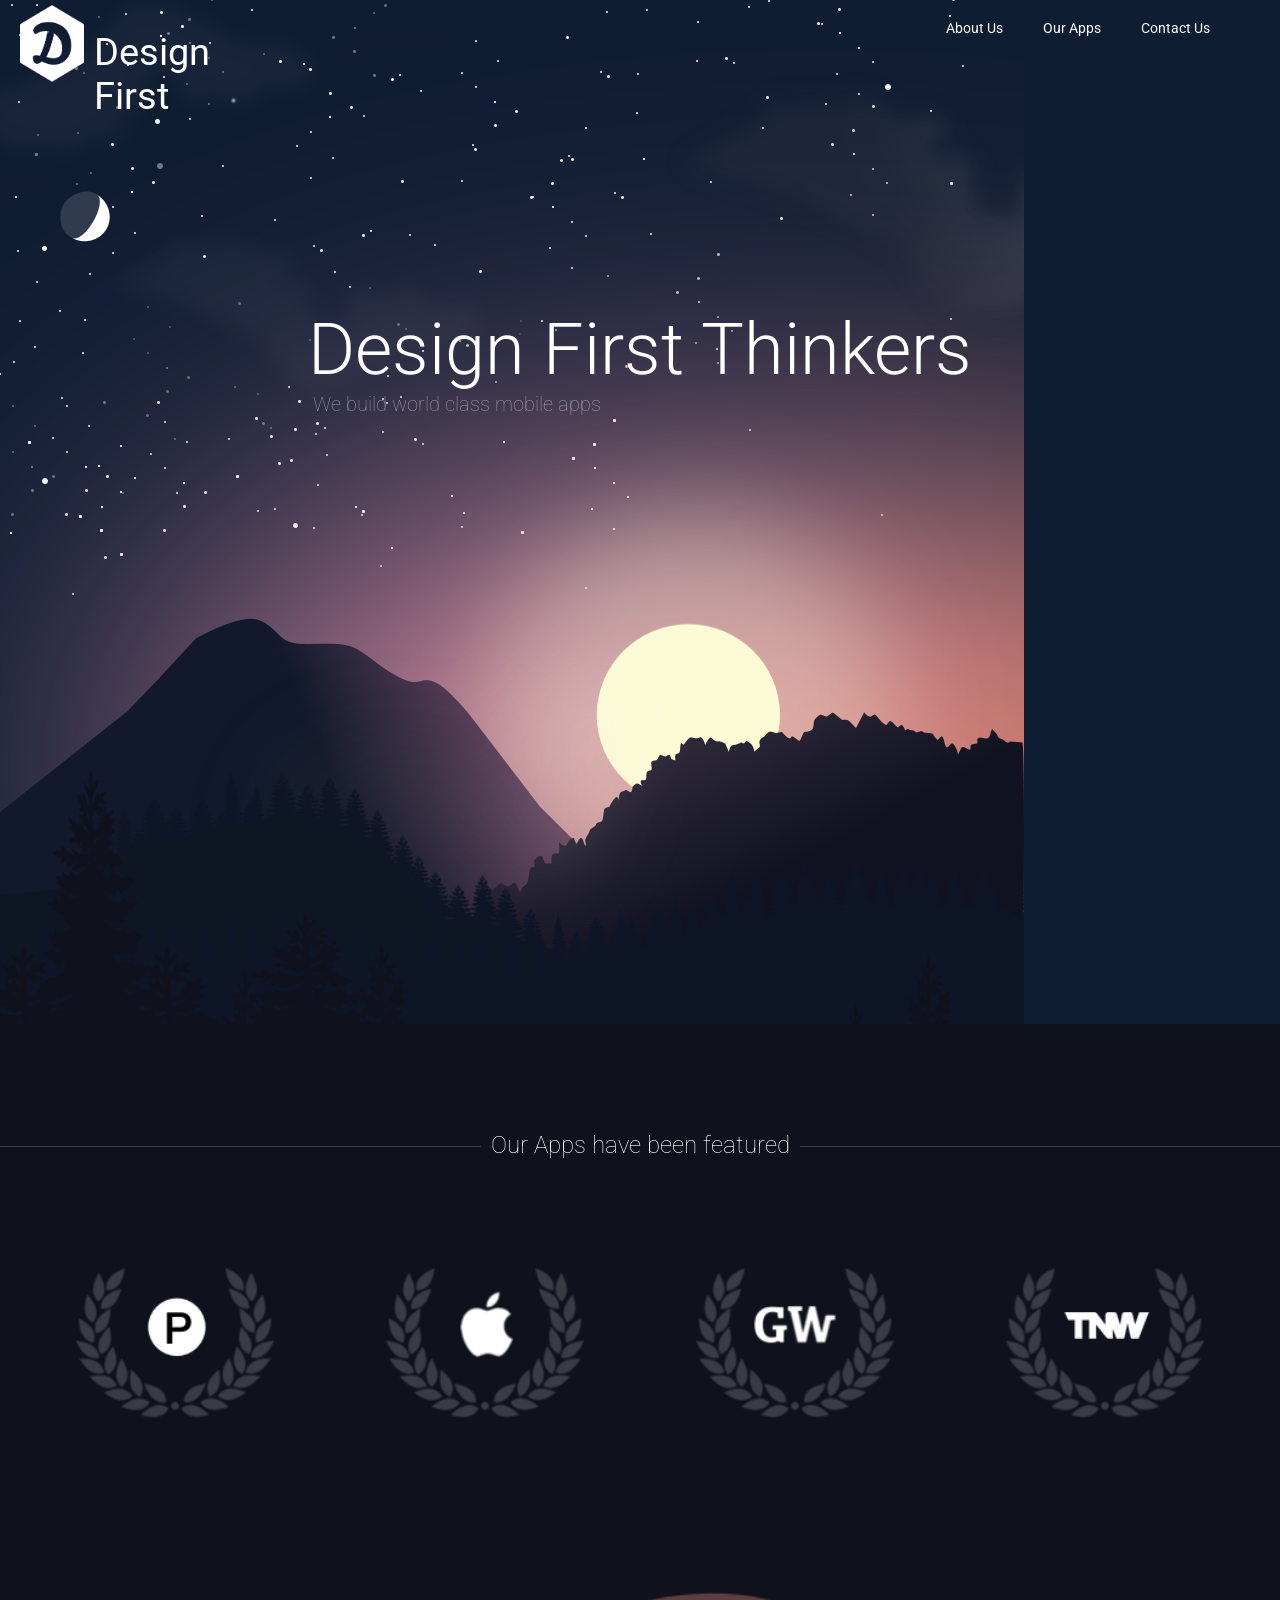
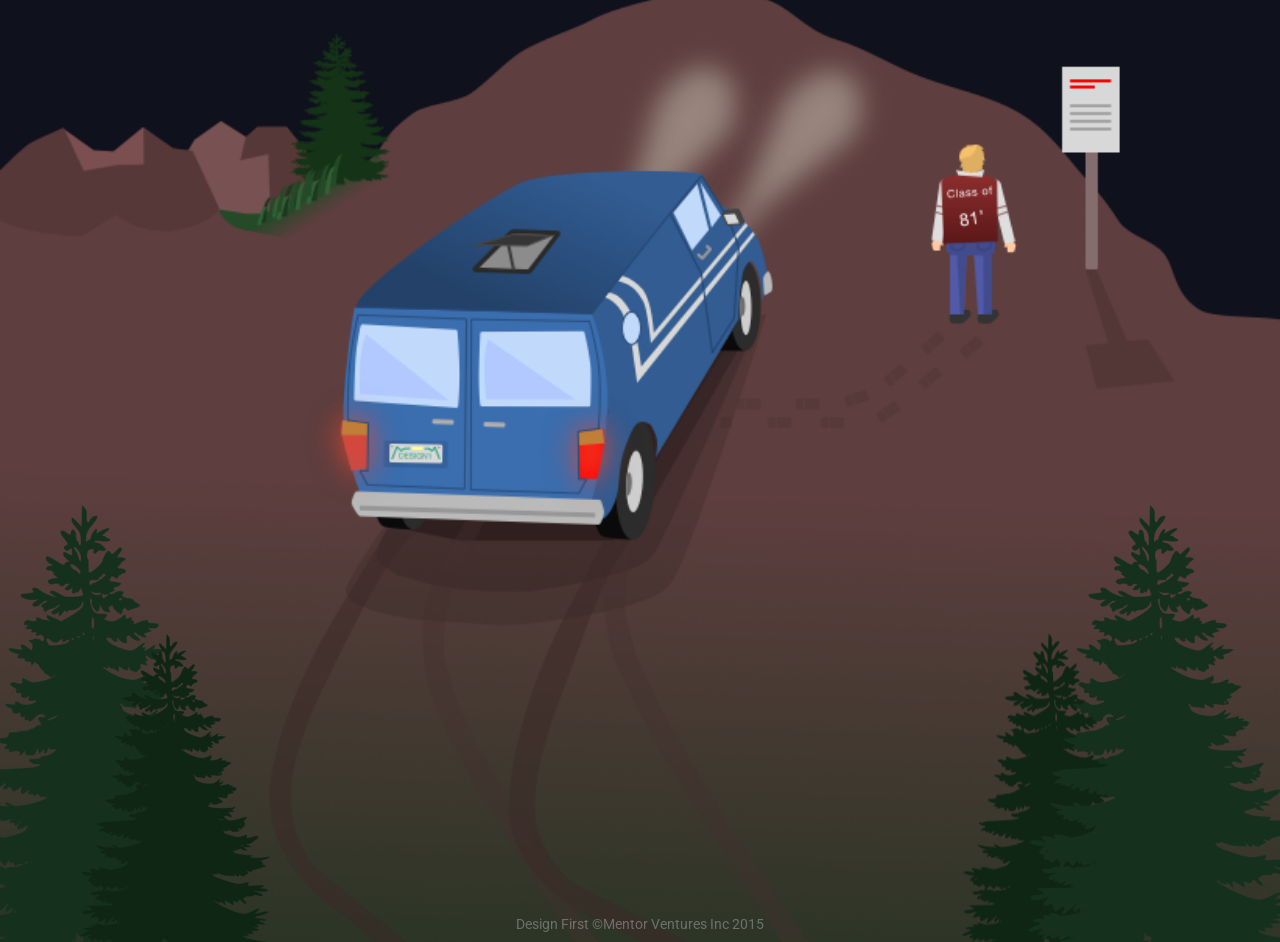
==== index.html @ 2604c964 "finished contact us modal" ====
<!DOCTYPE html>
<html>
  <head>
    <meta charset="utf-8">
<meta http-equiv="X-UA-Compatible" content="IE=edge,chrome=1">
<meta name="viewport" content="width=device-width">
<title>Mentor Ventures | Design First Thinkers</title>
<link rel="stylesheet" href="http://code.ionicframework.com/ionicons/2.0.1/css/ionicons.min.css">
<link rel="stylesheet" href="assets/css/style.css">
<link rel="stylesheet" href="assets/font-awesome/css/font-awesome.min.css">
<link rel="stylesheet" href="http://code.ionicframework.com/ionicons/2.0.1/css/ionicons.min.css">
  </head>
  <body>
    <main id="index">

      <nav>
  <div class="logo">
    <a href="index.html"><img src="assets/img/logo.png" alt="design first logo" id="logo" /></a>
    <h1>Design First</h1>
  </div>
  <div class="desktop-nav">
    <ul>
      <li><a href="about.html">About Us</a></li>
      <li><a href="#">Our Apps</a></li>
      <li class="contactUs"><a href="#">Contact Us</a></li>
    </ul>
  </div>
  <div class="mobile-nav-toggle">
    <span></span>
  </div>
</nav>
<div class="mobile-nav">
  <ul>
    <li><a href="about.html">About Us</a></li>
    <li><a href="#">Our Apps</a></li>
    <li class="contactUs"><a href="#">Contact Us</a></li>
  </ul>
</div>
<div class="overlay">
  <div class="modal">
    <div class="close-btn">
      <i class="ion-ios-close-outline"></i>
    </div>
    <div class="container">
      <h2>Come say hi, or stop by for a beer...</h2>
      <p>
        We love our fans, come by and chat about mobile apps or design. Lets work together, if you need help with your mobile app ping us <a href="mailto:hello@designfirstapps.com">hello@designfirstapps.com</a> or message us below, you can also reach us on <a href="#">Twitter</a> too.  We are located in the beautiful pacific northwest just outside Seattle, WA  in a small town called Kirkland. Our neighbors include Google, Amazon, Facebook, Microsoft, Expedia, Zillow, GoDaddy and many more awesome startups.
      </p>
      <form>
        <div class="formInput">
          <input type="text" name="name" placeholder="Name">
          <input type="email" name="email" placeholder="Email">
          <input type="text" name="phone" placeholder="Phone number">
        </div>
        <div class="formInput">
          <textarea name="message" placeholder="Type your message here dude..."></textarea>
        </div>
        <div class="formBottom">
          <input type="submit" value="SEND">
        </div>
      </form>
    </div>
  </div>
</div>

      <section class="skyline">
        <div class="wrapper">
      			<div class="sky"></div>
            <div class="stars animated flash"></div>
            <div class="sunset" data-stellar-background-ratio="0.85" data-stellar-vertical-offset="150"></div>
            <div class="clouds"></div>
            <div class="title">
              <ul>
                <li class="lead">Design First Thinkers</li>
                <li class="sublead">We build world class mobile apps</li>
              </ul>
            </div>
      			<div class="mountains"></div>
      			<div class="backTrees" data-stellar-background-ratio="1.10" data-stellar-vertical-offset="-250"></div>
      			<div class="midTrees" data-stellar-background-ratio="1.15" data-stellar-vertical-offset="-350"></div>
      			<div class="frontTrees" data-stellar-background-ratio="1.35" data-stellar-vertical-offset="-850"></div>
      	</div>
      </section>

      <section class="baseline">
        <p><span>Our Apps have been featured</span></p>
        <div id="highlights">
          <a href="#"><img class="animated" src="assets/img/laurel-wreath1.png" alt="P" /></a>
          <a href="#"><img class="animated" src="assets/img/laurel-wreath2.png" alt="apple store" /></a>
          <a href="http://www.geekwire.com/2015/founderfox-raises-400k-for-app-that-lets-founders-pitch-investors-with-short-videos/" target="_blank"><img class="animated" src="assets/img/laurel-wreath3.png" alt="geekwire" /></a>
          <a href="#"><img class="animated" src="assets/img/laurel-wreath4.png" alt="the next web" /></a>
        </div>
        <div class="makeout-point">
          <img src="assets/img/tree1.png" alt="tree" id="tree1" class="animated"/>
          <img src="assets/img/tree2.png" alt="tree" id="tree2" class="animated"/>
          <img src="assets/img/tree3.png" alt="tree" id="tree3" class="animated"/>
          <img src="assets/img/tree4.png" alt="tree" id="tree4" class="animated"/>
        </div>
      </section>



    </main>
    <footer>
  <p>
    Design First &copy;Mentor Ventures Inc 2015
  </p>
</footer>
    <script src="https://ajax.googleapis.com/ajax/libs/jquery/2.1.4/jquery.min.js"></script>
<script src="assets/js/parallax.min.js" type="text/javascript"></script>
<script src="assets/js/min/stellar-min.js" type="text/javascript"></script>
<script src="assets/js/functions.js" type="text/javascript"></script>
  </body>
</html>
---- assets/css/style.css ----
@import url(https://fonts.googleapis.com/css?family=Roboto:400,100,300,500);
/*! normalize.css v3.0.2 | MIT License | git.io/normalize */
/**
 * 1. Set default font family to sans-serif.
 * 2. Prevent iOS text size adjust after orientation change, without disabling
 *    user zoom.
 */
html {
  font-family: sans-serif;
  /* 1 */
  -ms-text-size-adjust: 100%;
  /* 2 */
  -webkit-text-size-adjust: 100%;
  /* 2 */
  margin: 0;
  padding: 0; }

/**
 * Remove default margin.
 */
body {
  margin: 0; }

/* HTML5 display definitions
   ========================================================================== */
/**
 * Correct `block` display not defined for any HTML5 element in IE 8/9.
 * Correct `block` display not defined for `details` or `summary` in IE 10/11
 * and Firefox.
 * Correct `block` display not defined for `main` in IE 11.
 */
article,
aside,
details,
figcaption,
figure,
footer,
header,
hgroup,
main,
menu,
nav,
section,
summary {
  display: block; }

/**
 * 1. Correct `inline-block` display not defined in IE 8/9.
 * 2. Normalize vertical alignment of `progress` in Chrome, Firefox, and Opera.
 */
audio,
canvas,
progress,
video {
  display: inline-block;
  /* 1 */
  vertical-align: baseline;
  /* 2 */ }

/**
 * Prevent modern browsers from displaying `audio` without controls.
 * Remove excess height in iOS 5 devices.
 */
audio:not([controls]) {
  display: none;
  height: 0; }

/**
 * Address `[hidden]` styling not present in IE 8/9/10.
 * Hide the `template` element in IE 8/9/11, Safari, and Firefox < 22.
 */
[hidden],
template {
  display: none; }

/* Links
   ========================================================================== */
/**
 * Remove the gray background color from active links in IE 10.
 */
a {
  background-color: transparent; }

/**
 * Improve readability when focused and also mouse hovered in all browsers.
 */
a:active,
a:hover {
  outline: 0; }

/* Text-level semantics
   ========================================================================== */
/**
 * Address styling not present in IE 8/9/10/11, Safari, and Chrome.
 */
abbr[title] {
  border-bottom: 1px dotted; }

/**
 * Address style set to `bolder` in Firefox 4+, Safari, and Chrome.
 */
b,
strong {
  font-weight: bold; }

/**
 * Address styling not present in Safari and Chrome.
 */
dfn {
  font-style: italic; }

/**
 * Address variable `h1` font-size and margin within `section` and `article`
 * contexts in Firefox 4+, Safari, and Chrome.
 */
h1 {
  font-size: 2em;
  margin: 0.67em 0; }

/**
 * Address styling not present in IE 8/9.
 */
mark {
  background: #ff0;
  color: #000; }

/**
 * Address inconsistent and variable font size in all browsers.
 */
small {
  font-size: 80%; }

/**
 * Prevent `sub` and `sup` affecting `line-height` in all browsers.
 */
sub,
sup {
  font-size: 75%;
  line-height: 0;
  position: relative;
  vertical-align: baseline; }

sup {
  top: -0.5em; }

sub {
  bottom: -0.25em; }

/* Embedded content
   ========================================================================== */
/**
 * Remove border when inside `a` element in IE 8/9/10.
 */
img {
  border: 0; }

/**
 * Correct overflow not hidden in IE 9/10/11.
 */
svg:not(:root) {
  overflow: hidden; }

/* Grouping content
   ========================================================================== */
/**
 * Address margin not present in IE 8/9 and Safari.
 */
figure {
  margin: 1em 40px; }

/**
 * Address differences between Firefox and other browsers.
 */
hr {
  -moz-box-sizing: content-box;
  box-sizing: content-box;
  height: 0; }

/**
 * Contain overflow in all browsers.
 */
pre {
  overflow: auto; }

/**
 * Address odd `em`-unit font size rendering in all browsers.
 */
code,
kbd,
pre,
samp {
  font-family: monospace, monospace;
  font-size: 1em; }

/* Forms
   ========================================================================== */
/**
 * Known limitation: by default, Chrome and Safari on OS X allow very limited
 * styling of `select`, unless a `border` property is set.
 */
/**
 * 1. Correct color not being inherited.
 *    Known issue: affects color of disabled elements.
 * 2. Correct font properties not being inherited.
 * 3. Address margins set differently in Firefox 4+, Safari, and Chrome.
 */
button,
input,
optgroup,
select,
textarea {
  color: inherit;
  /* 1 */
  font: inherit;
  /* 2 */
  margin: 0;
  /* 3 */ }

/**
 * Address `overflow` set to `hidden` in IE 8/9/10/11.
 */
button {
  overflow: visible; }

/**
 * Address inconsistent `text-transform` inheritance for `button` and `select`.
 * All other form control elements do not inherit `text-transform` values.
 * Correct `button` style inheritance in Firefox, IE 8/9/10/11, and Opera.
 * Correct `select` style inheritance in Firefox.
 */
button,
select {
  text-transform: none; }

/**
 * 1. Avoid the WebKit bug in Android 4.0.* where (2) destroys native `audio`
 *    and `video` controls.
 * 2. Correct inability to style clickable `input` types in iOS.
 * 3. Improve usability and consistency of cursor style between image-type
 *    `input` and others.
 */
button,
html input[type="button"],
input[type="reset"],
input[type="submit"] {
  -webkit-appearance: button;
  /* 2 */
  cursor: pointer;
  /* 3 */ }

/**
 * Re-set default cursor for disabled elements.
 */
button[disabled],
html input[disabled] {
  cursor: default; }

/**
 * Remove inner padding and border in Firefox 4+.
 */
button::-moz-focus-inner,
input::-moz-focus-inner {
  border: 0;
  padding: 0; }

/**
 * Address Firefox 4+ setting `line-height` on `input` using `!important` in
 * the UA stylesheet.
 */
input {
  line-height: normal; }

/**
 * It's recommended that you don't attempt to style these elements.
 * Firefox's implementation doesn't respect box-sizing, padding, or width.
 *
 * 1. Address box sizing set to `content-box` in IE 8/9/10.
 * 2. Remove excess padding in IE 8/9/10.
 */
input[type="checkbox"],
input[type="radio"] {
  box-sizing: border-box;
  /* 1 */
  padding: 0;
  /* 2 */ }

/**
 * Fix the cursor style for Chrome's increment/decrement buttons. For certain
 * `font-size` values of the `input`, it causes the cursor style of the
 * decrement button to change from `default` to `text`.
 */
input[type="number"]::-webkit-inner-spin-button,
input[type="number"]::-webkit-outer-spin-button {
  height: auto; }

/**
 * 1. Address `appearance` set to `searchfield` in Safari and Chrome.
 * 2. Address `box-sizing` set to `border-box` in Safari and Chrome
 *    (include `-moz` to future-proof).
 */
input[type="search"] {
  -webkit-appearance: textfield;
  /* 1 */
  -moz-box-sizing: content-box;
  -webkit-box-sizing: content-box;
  /* 2 */
  box-sizing: content-box; }

/**
 * Remove inner padding and search cancel button in Safari and Chrome on OS X.
 * Safari (but not Chrome) clips the cancel button when the search input has
 * padding (and `textfield` appearance).
 */
input[type="search"]::-webkit-search-cancel-button,
input[type="search"]::-webkit-search-decoration {
  -webkit-appearance: none; }

/**
 * Define consistent border, margin, and padding.
 */
fieldset {
  border: 1px solid #c0c0c0;
  margin: 0 2px;
  padding: 0.35em 0.625em 0.75em; }

/**
 * 1. Correct `color` not being inherited in IE 8/9/10/11.
 * 2. Remove padding so people aren't caught out if they zero out fieldsets.
 */
legend {
  border: 0;
  /* 1 */
  padding: 0;
  /* 2 */ }

/**
 * Remove default vertical scrollbar in IE 8/9/10/11.
 */
textarea {
  overflow: auto; }

/**
 * Don't inherit the `font-weight` (applied by a rule above).
 * NOTE: the default cannot safely be changed in Chrome and Safari on OS X.
 */
optgroup {
  font-weight: bold; }

/* Tables
   ========================================================================== */
/**
 * Remove most spacing between table cells.
 */
table {
  border-collapse: collapse;
  border-spacing: 0; }

td,
th {
  padding: 0; }

.container {
  max-width: 1024px;
  margin: 0 auto; }

main#about {
  position: relative; }
  main#about section#dudes {
    background-image: url(../img/aboutBG.png);
    height: 900px; }
    main#about section#dudes #workStation {
      position: absolute;
      top: 0;
      left: 0;
      right: 0; }
      main#about section#dudes #workStation .staff {
        position: absolute;
        width: 1024px;
        bottom: 365px;
        left: 0;
        right: 0;
        padding: 0;
        text-align: center; }
        main#about section#dudes #workStation .staff .dude {
          display: inline-block;
          text-align: center;
          margin: 0 80px;
          color: #212121;
          width: 200px; }
          main#about section#dudes #workStation .staff .dude h3,
          main#about section#dudes #workStation .staff .dude p {
            margin: 0;
            line-height: 1.7; }
          main#about section#dudes #workStation .staff .dude h3 {
            font-size: 20px; }
          main#about section#dudes #workStation .staff .dude p {
            font-size: 14px; }
            main#about section#dudes #workStation .staff .dude p i.fa {
              margin: 0 5px; }
          main#about section#dudes #workStation .staff .dude p.icon1 {
            margin-top: 19px;
            margin-bottom: 8px; }
            main#about section#dudes #workStation .staff .dude p.icon1 a {
              color: #999; }
          main#about section#dudes #workStation .staff .dude p.icon2 .fa-twitter {
            color: #0090FF; }
          main#about section#dudes #workStation .staff .dude p.icon2 .fa-github {
            color: #000; }
          main#about section#dudes #workStation .staff .dude p.icon2 .fa-dribbble {
            color: #FF1290; }
          main#about section#dudes #workStation .staff .dude p.icon2 .fa-linkedin {
            color: #2C76B0; }
    main#about section#dudes #mobileStation {
      display: none; }
  main#about section#aboutUs {
    margin: 0;
    padding: 0;
    background: #242C35;
    color: #fff; }
    main#about section#aboutUs #aboutDiv {
      padding: 50px; }
      main#about section#aboutUs #aboutDiv h2,
      main#about section#aboutUs #aboutDiv p {
        margin: 0 0 20px 0; }
      main#about section#aboutUs #aboutDiv h2 {
        font-weight: 100; }
      main#about section#aboutUs #aboutDiv p {
        line-height: 1.5;
        opacity: 0.64;
        font-weight: 100;
        font-size: 16px; }

@media (max-width: 768px) {
  main#about {
    position: relative; }
    main#about section#dudes {
      background: #BFA692;
      height: 950px;
      position: relative; }
      main#about section#dudes #workStation {
        display: none; }
      main#about section#dudes #mobileStation {
        text-align: center;
        padding-top: 130px;
        display: block; }
        main#about section#dudes #mobileStation .dude {
          padding-bottom: 55px; }
          main#about section#dudes #mobileStation .dude h3,
          main#about section#dudes #mobileStation .dude p {
            margin: 0;
            line-height: 1.7; }
          main#about section#dudes #mobileStation .dude p.icons {
            margin-top: 20px; }
            main#about section#dudes #mobileStation .dude p.icons a {
              display: inline-block;
              border-radius: 50%;
              width: 52px;
              height: 52px;
              background: #fff;
              line-height: normal;
              margin: 0 5px; }
              main#about section#dudes #mobileStation .dude p.icons a i {
                padding: 1px;
                margin: 5px; }
              main#about section#dudes #mobileStation .dude p.icons a .fa-twitter {
                color: #0090FF; }
              main#about section#dudes #mobileStation .dude p.icons a .fa-github {
                color: #000; }
              main#about section#dudes #mobileStation .dude p.icons a .fa-dribbble {
                color: #FF1290; }
              main#about section#dudes #mobileStation .dude p.icons a .fa-linkedin {
                color: #2C76B0; }
        main#about section#dudes #mobileStation #darkGrey {
          height: 38px;
          background: #A8A8A8;
          position: absolute;
          right: 0;
          left: 0;
          bottom: 57px; }
        main#about section#dudes #mobileStation #lightGrey {
          height: 57px;
          background: #D8D8D8;
          position: absolute;
          bottom: 0;
          right: 0;
          left: 0; }
    main#about section#aboutUs {
      margin: 0;
      padding: 0;
      background: #242C35;
      color: #fff; }
      main#about section#aboutUs #aboutDiv {
        padding: 50px; }
        main#about section#aboutUs #aboutDiv h2,
        main#about section#aboutUs #aboutDiv p {
          margin: 0 0 20px 0; }
        main#about section#aboutUs #aboutDiv h2 {
          font-weight: 100; }
        main#about section#aboutUs #aboutDiv p {
          line-height: 1.5;
          opacity: 0.64;
          font-weight: 100;
          font-size: 16px; } }
@media (min-width: 500px) and (max-width: 768px) {
  main#about {
    position: relative; }
    main#about section#dudes {
      background: #BFA692;
      height: 650px;
      position: relative; }
      main#about section#dudes #workStation {
        display: none; }
      main#about section#dudes #mobileStation {
        text-align: center;
        padding-top: 130px;
        display: -webkit-box;
        display: -moz-box;
        display: box;
        display: -webkit-flex;
        display: -moz-flex;
        display: -ms-flexbox;
        display: flex;
        -webkit-box-pack: distribute;
        -moz-box-pack: distribute;
        box-pack: distribute;
        -webkit-justify-content: space-around;
        -moz-justify-content: space-around;
        -ms-justify-content: space-around;
        -o-justify-content: space-around;
        justify-content: space-around;
        -ms-flex-pack: distribute; } }
footer {
  position: absolute;
  bottom: 0;
  left: 0;
  right: 0;
  z-index: 999; }
  footer p {
    text-align: center;
    color: rgba(255, 255, 255, 0.3);
    font-size: 14px;
    margin: 0;
    padding: 10px; }
    footer p#inverse {
      color: rgba(0, 0, 0, 0.3); }

body {
  font-family: "Roboto", sans-serif;
  position: relative; }
  body main#index {
    background: #0F132A;
    position: relative; }
    body main#index section.skyline {
      position: relative;
      overflow: hidden;
      margin: 0;
      background-image: url(../img/backBox.png);
      background-size: cover;
      background-position: center; }
      body main#index section.skyline .wrapper {
        height: 1024px; }
        body main#index section.skyline .wrapper .sky {
          background-image: url(../img/sky.png);
          background-repeat: no-repeat;
          width: 100%;
          height: 100%;
          position: absolute; }
        body main#index section.skyline .wrapper .stars {
          background-image: url(../img/stars.png);
          background-repeat: no-repeat;
          width: 100%;
          height: 100%;
          position: absolute; }
        body main#index section.skyline .wrapper .clouds {
          display: block;
          background-image: url(../img/clouds.png);
          background-repeat: no-repeat;
          width: 100%;
          height: 100%;
          position: absolute; }
        body main#index section.skyline .wrapper .sunset {
          background-image: url(../img/sunset.png);
          background-repeat: no-repeat;
          width: 100%;
          height: 100%;
          position: absolute; }
        body main#index section.skyline .wrapper .title {
          color: #fff;
          position: absolute;
          top: 30%;
          left: 0;
          right: 0;
          display: -webkit-box;
          display: -moz-box;
          display: box;
          display: -webkit-flex;
          display: -moz-flex;
          display: -ms-flexbox;
          display: flex;
          -webkit-box-align: center;
          -moz-box-align: center;
          box-align: center;
          -webkit-align-items: center;
          -moz-align-items: center;
          -ms-align-items: center;
          -o-align-items: center;
          align-items: center;
          -ms-flex-align: center;
          -webkit-box-pack: center;
          -moz-box-pack: center;
          box-pack: center;
          -webkit-justify-content: center;
          -moz-justify-content: center;
          -ms-justify-content: center;
          -o-justify-content: center;
          justify-content: center;
          -ms-flex-pack: center; }
          body main#index section.skyline .wrapper .title ul {
            list-style: none;
            margin: 0;
            padding: 0; }
            body main#index section.skyline .wrapper .title ul .lead {
              font-size: 72px;
              font-weight: 300;
              margin: 0; }
            body main#index section.skyline .wrapper .title ul .sublead {
              font-size: 20px;
              opacity: 0.5;
              font-weight: 100;
              margin: 0;
              padding-left: 5px; }
        body main#index section.skyline .wrapper .mountains {
          background-image: url(../img/mountains.png);
          background-repeat: no-repeat;
          width: 100%;
          height: 100%;
          position: absolute;
          top: 75px; }
        body main#index section.skyline .wrapper .backTrees {
          background-image: url(../img/backTrees.png);
          background-repeat: no-repeat;
          width: 100%;
          height: 100%;
          position: absolute;
          top: 75px; }
        body main#index section.skyline .wrapper .midTrees {
          background-image: url(../img/midTrees.png);
          background-repeat: no-repeat;
          width: 100%;
          height: 100%;
          position: absolute;
          top: 50px; }
        body main#index section.skyline .wrapper .frontTrees {
          background-image: url(../img/frontTrees.png);
          background-repeat: no-repeat;
          width: 100%;
          height: 100%;
          position: absolute;
          top: 350px; }
    body main#index section.baseline {
      background: #0F111D;
      margin: 0;
      padding-top: 100px;
      overflow: hidden;
      position: relative; }
      body main#index section.baseline p {
        text-align: center;
        font-size: 24px;
        font-weight: 100;
        color: #fff;
        width: 100%;
        border-bottom: 1px solid rgba(255, 255, 255, 0.2);
        line-height: 0.1em;
        margin: 20px 0 100px; }
        body main#index section.baseline p span {
          background: #0F111D;
          padding: 0 10px; }
      body main#index section.baseline #highlights {
        padding: 20px;
        display: -webkit-box;
        display: -moz-box;
        display: box;
        display: -webkit-flex;
        display: -moz-flex;
        display: -ms-flexbox;
        display: flex;
        -webkit-box-pack: distribute;
        -moz-box-pack: distribute;
        box-pack: distribute;
        -webkit-justify-content: space-around;
        -moz-justify-content: space-around;
        -ms-justify-content: space-around;
        -o-justify-content: space-around;
        justify-content: space-around;
        -ms-flex-pack: distribute; }
        body main#index section.baseline #highlights img {
          background: #0F111D;
          width: 200px; }
        @media (min-width: 776px) {
          body main#index section.baseline #highlights img:hover {
            -webkit-transform: scale(1.25);
            -moz-transform: scale(1.25);
            -ms-transform: scale(1.25);
            -o-transform: scale(1.25);
            transform: scale(1.25);
            transition: all 300ms ease-in-out; } }
      body main#index section.baseline .makeout-point {
        position: relative;
        bottom: 0;
        left: 0;
        right: 0;
        margin-top: 150px;
        padding-top: 50px;
        height: 100vh;
        max-width: 1366px;
        background-image: url(../img/vanGuy.png);
        background-size: cover;
        background-position: center; }
        body main#index section.baseline .makeout-point img#tree1 {
          position: absolute;
          bottom: -1.5em;
          left: -2.5em; }
        body main#index section.baseline .makeout-point img#tree2 {
          position: absolute;
          bottom: -1.2em;
          left: 5em;
          z-index: 1; }
        body main#index section.baseline .makeout-point img#tree3 {
          position: absolute;
          bottom: -1.2em;
          right: 8em; }
        body main#index section.baseline .makeout-point img#tree4 {
          position: absolute;
          bottom: -1.5em;
          right: -1em;
          z-index: 1; }

.animated {
  -webkit-animation-fill-mode: both;
  -moz-animation-fill-mode: both;
  animation-fill-mode: both; }

@-webkit-keyframes treeShake {
  0% {
    -webkit-transform: translate(0, 0) rotate(0deg); }
  20% {
    -webkit-transform: translate(0, 0) rotate(2deg); }
  40% {
    -webkit-transform: translate(0, 0) rotate(-1deg); }
  60% {
    -webkit-transform: translate(0, 0) rotate(0.5deg); }
  80% {
    -webkit-transform: translate(0, 0) rotate(-0.5deg); }
  100% {
    -webkit-transform: translate(0, 0) rotate(0deg); } }
@-moz-keyframes treeShake {
  0% {
    -moz-transform: translate(0, 0) rotate(0deg); }
  20% {
    -moz-transform: translate(0, 0) rotate(2deg); }
  40% {
    -moz-transform: translate(0, 0) rotate(-1deg); }
  60% {
    -moz-transform: translate(0, 0) rotate(0.5deg); }
  80% {
    -moz-transform: translate(0, 0) rotate(-0.5deg); }
  100% {
    -moz-transform: translate(0, 0) rotate(0deg); } }
@keyframes treeShake {
  0% {
    -webkit-transform: translate(0, 0) rotate(0deg);
    -moz-transform: translate(0, 0) rotate(0deg);
    -ms-transform: translate(0, 0) rotate(0deg);
    -o-transform: translate(0, 0) rotate(0deg);
    transform: translate(0, 0) rotate(0deg); }
  20% {
    -webkit-transform: translate(0, 0) rotate(2deg);
    -moz-transform: translate(0, 0) rotate(2deg);
    -ms-transform: translate(0, 0) rotate(2deg);
    -o-transform: translate(0, 0) rotate(2deg);
    transform: translate(0, 0) rotate(2deg); }
  40% {
    -webkit-transform: translate(0, 0) rotate(-1deg);
    -moz-transform: translate(0, 0) rotate(-1deg);
    -ms-transform: translate(0, 0) rotate(-1deg);
    -o-transform: translate(0, 0) rotate(-1deg);
    transform: translate(0, 0) rotate(-1deg); }
  60% {
    -webkit-transform: translate(0, 0) rotate(0.5deg);
    -moz-transform: translate(0, 0) rotate(0.5deg);
    -ms-transform: translate(0, 0) rotate(0.5deg);
    -o-transform: translate(0, 0) rotate(0.5deg);
    transform: translate(0, 0) rotate(0.5deg); }
  80% {
    -webkit-transform: translate(0, 0) rotate(-0.5deg);
    -moz-transform: translate(0, 0) rotate(-0.5deg);
    -ms-transform: translate(0, 0) rotate(-0.5deg);
    -o-transform: translate(0, 0) rotate(-0.5deg);
    transform: translate(0, 0) rotate(-0.5deg); }
  100% {
    -webkit-transform: translate(0, 0) rotate(0deg);
    -moz-transform: translate(0, 0) rotate(0deg);
    -ms-transform: translate(0, 0) rotate(0deg);
    -o-transform: translate(0, 0) rotate(0deg);
    transform: translate(0, 0) rotate(0deg); } }
.treeShake {
  -webkit-animation-name: treeShake;
  -moz-animation-name: treeShake;
  animation-name: treeShake;
  -webkit-transform-origin: bottom;
  -moz-transform-origin: bottom;
  -ms-transform-origin: bottom;
  -o-transform-origin: bottom;
  transform-origin: bottom;
  -webkit-animation-duration: 4s;
  -moz-animation-duration: 4s;
  animation-duration: 4s; }

@-webkit-keyframes bounceIn {
  from, 20%, 40%, 60%, 80%, to {
    -webkit-animation-timing-function: ease-out; }
  0% {
    opacity: 1;
    -webkit-transform: scale3d(0.6, 0.6, 0.6); }
  20% {
    -webkit-transform: scale3d(1.1, 1.1, 1.1); }
  40% {
    -webkit-transform: scale3d(0.9, 0.9, 0.9); }
  60% {
    opacity: 1;
    -webkit-transform: scale3d(1.03, 1.03, 1.03); }
  80% {
    -webkit-transform: scale3d(0.97, 0.97, 0.97); }
  to {
    opacity: 1;
    -webkit-transform: scale3d(1, 1, 1); } }
@-moz-keyframes bounceIn {
  from, 20%, 40%, 60%, 80%, to {
    -moz-animation-timing-function: ease-out; }
  0% {
    opacity: 1;
    -moz-transform: scale3d(0.6, 0.6, 0.6); }
  20% {
    -moz-transform: scale3d(1.1, 1.1, 1.1); }
  40% {
    -moz-transform: scale3d(0.9, 0.9, 0.9); }
  60% {
    opacity: 1;
    -moz-transform: scale3d(1.03, 1.03, 1.03); }
  80% {
    -moz-transform: scale3d(0.97, 0.97, 0.97); }
  to {
    opacity: 1;
    -moz-transform: scale3d(1, 1, 1); } }
@keyframes bounceIn {
  from, 20%, 40%, 60%, 80%, to {
    -webkit-animation-timing-function: ease-out;
    -moz-animation-timing-function: ease-out;
    animation-timing-function: ease-out; }
  0% {
    opacity: 1;
    -webkit-transform: scale3d(0.6, 0.6, 0.6);
    -moz-transform: scale3d(0.6, 0.6, 0.6);
    -ms-transform: scale3d(0.6, 0.6, 0.6);
    -o-transform: scale3d(0.6, 0.6, 0.6);
    transform: scale3d(0.6, 0.6, 0.6); }
  20% {
    -webkit-transform: scale3d(1.1, 1.1, 1.1);
    -moz-transform: scale3d(1.1, 1.1, 1.1);
    -ms-transform: scale3d(1.1, 1.1, 1.1);
    -o-transform: scale3d(1.1, 1.1, 1.1);
    transform: scale3d(1.1, 1.1, 1.1); }
  40% {
    -webkit-transform: scale3d(0.9, 0.9, 0.9);
    -moz-transform: scale3d(0.9, 0.9, 0.9);
    -ms-transform: scale3d(0.9, 0.9, 0.9);
    -o-transform: scale3d(0.9, 0.9, 0.9);
    transform: scale3d(0.9, 0.9, 0.9); }
  60% {
    opacity: 1;
    -webkit-transform: scale3d(1.03, 1.03, 1.03);
    -moz-transform: scale3d(1.03, 1.03, 1.03);
    -ms-transform: scale3d(1.03, 1.03, 1.03);
    -o-transform: scale3d(1.03, 1.03, 1.03);
    transform: scale3d(1.03, 1.03, 1.03); }
  80% {
    -webkit-transform: scale3d(0.97, 0.97, 0.97);
    -moz-transform: scale3d(0.97, 0.97, 0.97);
    -ms-transform: scale3d(0.97, 0.97, 0.97);
    -o-transform: scale3d(0.97, 0.97, 0.97);
    transform: scale3d(0.97, 0.97, 0.97); }
  to {
    opacity: 1;
    -webkit-transform: scale3d(1, 1, 1);
    -moz-transform: scale3d(1, 1, 1);
    -ms-transform: scale3d(1, 1, 1);
    -o-transform: scale3d(1, 1, 1);
    transform: scale3d(1, 1, 1); } }
.bounceIn {
  -webkit-animation-name: bounceIn;
  -moz-animation-name: bounceIn;
  animation-name: bounceIn;
  -webkit-animation-duration: 2s;
  -moz-animation-duration: 2s;
  animation-duration: 2s; }

@-webkit-keyframes flash {
  from, 50%, to {
    opacity: 1; }
  25%, 75% {
    opacity: 0.5; } }
@-moz-keyframes flash {
  from, 50%, to {
    opacity: 1; }
  25%, 75% {
    opacity: 0.5; } }
@keyframes flash {
  from, 50%, to {
    opacity: 1; }
  25%, 75% {
    opacity: 0.5; } }
.flash {
  -webkit-animation-name: flash;
  -moz-animation-name: flash;
  animation-name: flash;
  -webkit-animation-iteration-count: infinite;
  -moz-animation-iteration-count: infinite;
  animation-iteration-count: infinite;
  -webkit-animation-duration: 1s;
  -moz-animation-duration: 1s;
  animation-duration: 1s; }

nav {
  position: relative; }
  nav .logo {
    display: inline-block;
    position: absolute;
    margin: 5px 20px;
    z-index: 1; }
    nav .logo a {
      display: inline-block; }
      nav .logo a img {
        width: 64px; }
    nav .logo h1 {
      display: inline-block;
      margin: 0;
      font-weight: 400;
      font-size: 38px;
      width: 150px;
      position: absolute;
      left: 74px;
      top: 25px;
      color: #fff; }
  nav .desktop-nav {
    padding-right: 50px;
    position: absolute;
    z-index: 1;
    right: 0;
    top: 0; }
    nav .desktop-nav ul {
      list-style-type: none;
      margin: 0;
      padding: 10px 0;
      width: 100%;
      display: -webkit-box;
      display: -moz-box;
      display: box;
      display: -webkit-flex;
      display: -moz-flex;
      display: -ms-flexbox;
      display: flex;
      background: transparent; }
      nav .desktop-nav ul li {
        display: inline-block;
        font-size: 14px; }
        nav .desktop-nav ul li:first-child {
          margin-left: auto; }
        nav .desktop-nav ul li:hover {
          background: rgba(255, 255, 255, 0.2); }
        nav .desktop-nav ul li a {
          text-decoration: none;
          color: #fff;
          display: inline-block;
          padding: 10px 20px; }
  nav .mobile-nav-toggle {
    display: none;
    width: 25px;
    height: 25px;
    margin-right: 20px;
    -webkit-box-align: center;
    -moz-box-align: center;
    box-align: center;
    -webkit-align-items: center;
    -moz-align-items: center;
    -ms-align-items: center;
    -o-align-items: center;
    align-items: center;
    -ms-flex-align: center;
    cursor: pointer;
    background: rgba(255, 255, 255, 0.8);
    border-radius: 50%;
    padding: 7px; }
    nav .mobile-nav-toggle span,
    nav .mobile-nav-toggle span:before,
    nav .mobile-nav-toggle span:after {
      content: "";
      display: block;
      height: 2px;
      width: 100%;
      background: #0F132A;
      position: relative;
      transition: all 200ms ease-in-out; }
    nav .mobile-nav-toggle span:before {
      top: 7px; }
    nav .mobile-nav-toggle span:after {
      top: -9px; }
    nav .mobile-nav-toggle.is-open {
      z-index: 1001; }
    nav .mobile-nav-toggle.is-open span {
      background: transparent; }
    nav .mobile-nav-toggle.is-open span:before, nav .mobile-nav-toggle.is-open span:after {
      -webkit-transform-origin: center;
      -moz-transform-origin: center;
      -ms-transform-origin: center;
      -o-transform-origin: center;
      transform-origin: center;
      -webkit-transform: rotate(45deg);
      -moz-transform: rotate(45deg);
      -ms-transform: rotate(45deg);
      -o-transform: rotate(45deg);
      transform: rotate(45deg);
      top: 0; }
    nav .mobile-nav-toggle.is-open span:after {
      -webkit-transform: rotate(-45deg);
      -moz-transform: rotate(-45deg);
      -ms-transform: rotate(-45deg);
      -o-transform: rotate(-45deg);
      transform: rotate(-45deg); }

.mobile-nav {
  position: absolute;
  top: 0;
  right: 0;
  bottom: 0;
  left: 0;
  background: #0F111D;
  -webkit-transform: translateX(-100%);
  -moz-transform: translateX(-100%);
  -ms-transform: translateX(-100%);
  -o-transform: translateX(-100%);
  transform: translateX(-100%);
  transition: all 300ms ease-in-out; }
  .mobile-nav ul {
    list-style-type: none;
    padding: 0;
    width: 100%;
    display: -webkit-box;
    display: -moz-box;
    display: box;
    display: -webkit-flex;
    display: -moz-flex;
    display: -ms-flexbox;
    display: flex;
    -webkit-box-orient: vertical;
    -moz-box-orient: vertical;
    box-orient: vertical;
    -webkit-box-direction: normal;
    -moz-box-direction: normal;
    box-direction: normal;
    -webkit-flex-direction: column;
    -moz-flex-direction: column;
    flex-direction: column;
    -ms-flex-direction: column;
    -webkit-box-align: center;
    -moz-box-align: center;
    box-align: center;
    -webkit-align-items: center;
    -moz-align-items: center;
    -ms-align-items: center;
    -o-align-items: center;
    align-items: center;
    -ms-flex-align: center; }
    .mobile-nav ul li {
      padding: 10px 20px;
      font-size: 2.5em; }
      .mobile-nav ul li:first-child {
        margin-top: 50px; }
      .mobile-nav ul li:hover {
        background: rgba(255, 255, 255, 0.2); }
      .mobile-nav ul li a {
        text-decoration: none;
        color: #fff; }

.mobile-nav.is-open {
  -webkit-transform: translateX(0%);
  -moz-transform: translateX(0%);
  -ms-transform: translateX(0%);
  -o-transform: translateX(0%);
  transform: translateX(0%);
  position: fixed;
  z-index: 1000; }

.overlay {
  min-height: 550px;
  background: rgba(0, 0, 0, 0.7);
  position: absolute;
  top: 0;
  right: 0;
  bottom: 0;
  left: 0;
  z-index: 2;
  opacity: 0;
  pointer-events: none;
  transition: all 300ms ease-in-out; }
  .overlay.is-open {
    opacity: 1;
    pointer-events: auto; }
    .overlay.is-open .modal {
      transform: translate(0, 0); }

.modal {
  transform: translate(0, -1000px);
  transition: all 600ms ease-in-out;
  max-width: 100%;
  min-height: 550px;
  background: #242C35;
  padding: 30px;
  box-shadow: 0 20px 5px rgba(0, 0, 0, 0.4);
  position: relative;
  color: #fff; }
  .modal .close-btn {
    position: absolute;
    top: 20px;
    right: 5%;
    height: 50px;
    width: 50px;
    font-size: 50px;
    text-align: center;
    color: #fff;
    line-height: 30px;
    cursor: pointer;
    transition: all 100ms ease-in-out; }
    .modal .close-btn:hover {
      transform: scale(1.3); }
  .modal .container {
    padding-top: 20px; }
    .modal .container h2 {
      font-weight: 300; }
    .modal .container p {
      line-height: 1.5;
      font-weight: 100;
      font-size: 18px; }
      .modal .container p a {
        color: #2CFFD6;
        text-decoration: none; }
    .modal .container form {
      color: black;
      position: relative; }
      .modal .container form .formInput {
        display: inline-block;
        vertical-align: top;
        float: right;
        width: 50%; }
        .modal .container form .formInput:first-child {
          float: left;
          width: 40%; }
          .modal .container form .formInput:first-child input {
            display: block;
            margin-bottom: 27px;
            background: #979797;
            width: 100%;
            height: 42px;
            border-radius: 3px;
            border-color: #888;
            padding: 1px 5px; }
            .modal .container form .formInput:first-child input::-webkit-input-placeholder {
              color: #fff;
              font-weight: 100; }
            .modal .container form .formInput:first-child input::-moz-placeholder {
              color: #fff;
              font-weight: 100; }
            .modal .container form .formInput:first-child input:-moz-placeholder {
              color: #fff;
              font-weight: 100; }
            .modal .container form .formInput:first-child input:-ms-input-placeholder {
              color: #fff;
              font-weight: 100; }
        .modal .container form .formInput textarea {
          width: 100%;
          height: 192px;
          border-radius: 3px;
          overflow: scroll;
          padding: 5px; }
          .modal .container form .formInput textarea::-webkit-input-placeholder {
            color: #242C35;
            opacity: 0.8;
            font-weight: 100; }
          .modal .container form .formInput textarea::-moz-placeholder {
            color: #242C35;
            opacity: 0.8;
            font-weight: 100; }
          .modal .container form .formInput textarea:-moz-placeholder {
            color: #242C35;
            opacity: 0.8;
            font-weight: 100; }
          .modal .container form .formInput textarea:-ms-input-placeholder {
            color: #242C35;
            opacity: 0.8;
            font-weight: 100; }
      .modal .container form .formBottom {
        width: 100%;
        text-align: right;
        clear: both; }
        .modal .container form .formBottom input {
          background: #2CFFD6;
          border-radius: 3px;
          border: none;
          line-height: 1.5;
          padding: 7px 50px;
          color: #fff; }

@media (max-width: 775px) {
  nav {
    position: relative; }
    nav .desktop-nav ul {
      display: none; }
    nav .mobile-nav-toggle {
      display: -webkit-box;
      display: -moz-box;
      display: box;
      display: -webkit-flex;
      display: -moz-flex;
      display: -ms-flexbox;
      display: flex;
      position: absolute;
      right: 0;
      top: 10px;
      z-index: 2; }
      nav .mobile-nav-toggle.is-open {
        position: fixed; }

  .modal .container form .formInput {
    display: block;
    width: 100%; }
    .modal .container form .formInput:first-child {
      width: 100%; } }
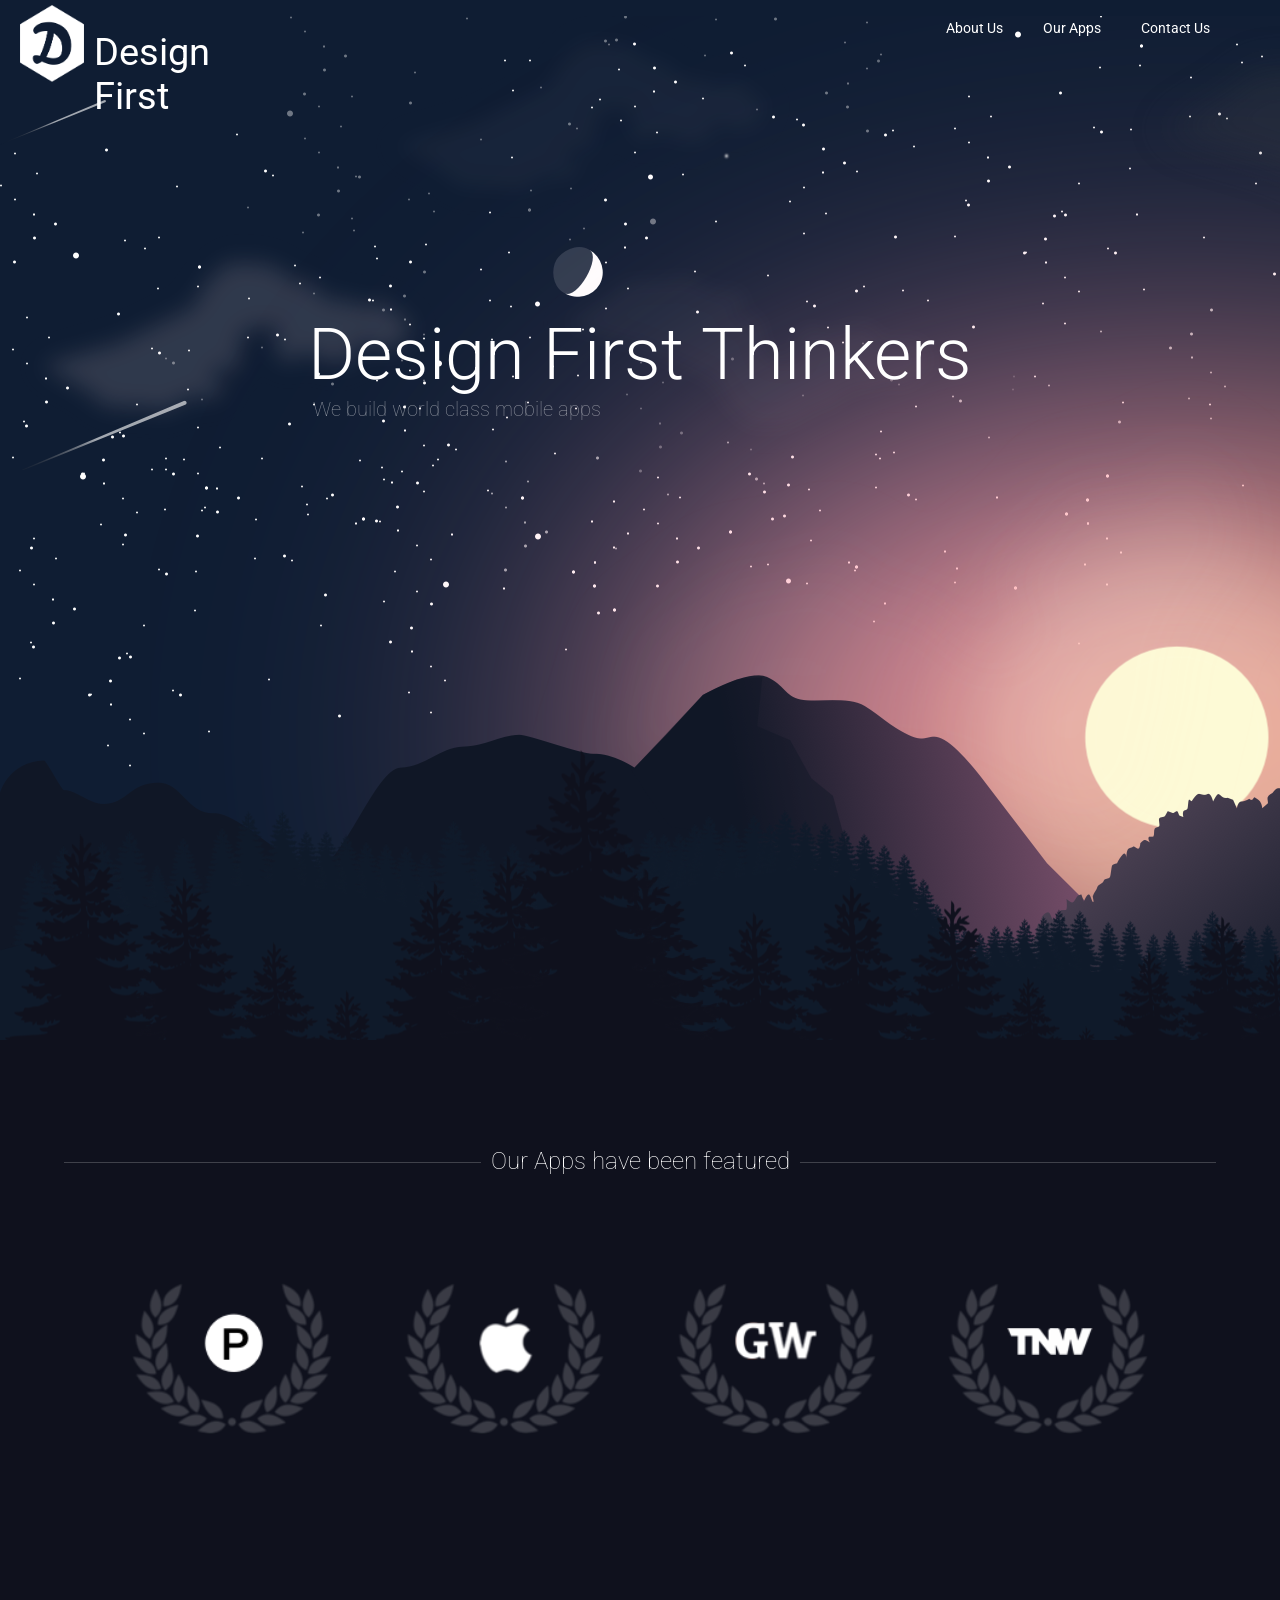
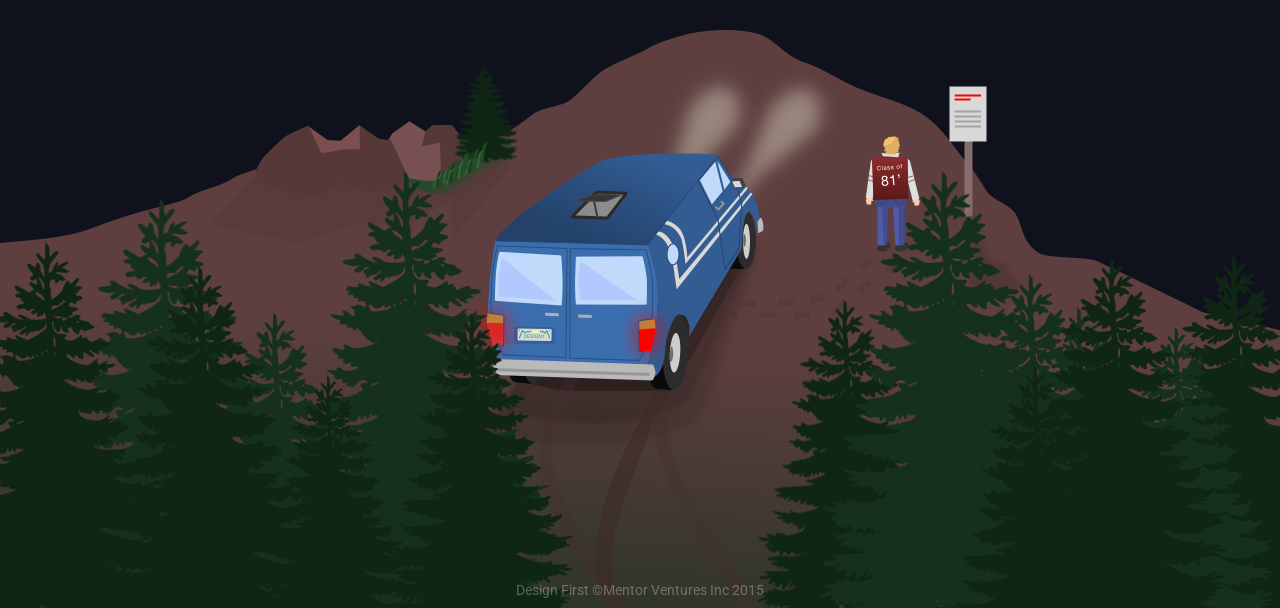
==== commit c61efd2c: "shooting stars" ====
--- a/index.html
+++ b/index.html
@@ -21,7 +21,7 @@
   <div class="desktop-nav">
     <ul>
       <li><a href="about.html">About Us</a></li>
-      <li><a href="#">Our Apps</a></li>
+      <li><a href="apps.html">Our Apps</a></li>
       <li class="contactUs"><a href="#">Contact Us</a></li>
     </ul>
   </div>
@@ -32,7 +32,7 @@
 <div class="mobile-nav">
   <ul>
     <li><a href="about.html">About Us</a></li>
-    <li><a href="#">Our Apps</a></li>
+    <li><a href="apps.html">Our Apps</a></li>
     <li class="contactUs"><a href="#">Contact Us</a></li>
   </ul>
 </div>
@@ -65,20 +65,24 @@
 
       <section class="skyline">
         <div class="wrapper">
+            <div class="comet1 shootingStar"></div>
+            <div class="comet2 shootingStar-slow"></div>
       			<div class="sky"></div>
             <div class="stars animated flash"></div>
-            <div class="sunset" data-stellar-background-ratio="0.85" data-stellar-vertical-offset="150"></div>
-            <div class="clouds"></div>
+            <div class="sunset"></div>
+            <ul id="scene">
+              <li class="layer" data-depth=0.10><div class="clouds"></div></li>
+            </ul>
             <div class="title">
               <ul>
-                <li class="lead">Design First Thinkers</li>
-                <li class="sublead">We build world class mobile apps</li>
+                <li id="lead">Design First Thinkers</li>
+                <li id="sublead">We build world class mobile apps</li>
               </ul>
             </div>
       			<div class="mountains"></div>
-      			<div class="backTrees" data-stellar-background-ratio="1.10" data-stellar-vertical-offset="-250"></div>
-      			<div class="midTrees" data-stellar-background-ratio="1.15" data-stellar-vertical-offset="-350"></div>
-      			<div class="frontTrees" data-stellar-background-ratio="1.35" data-stellar-vertical-offset="-850"></div>
+      			<div class="backTrees"></div>
+      			<div class="midTrees"></div>
+      			<div class="frontTrees"></div>
       	</div>
       </section>
 
@@ -95,6 +99,19 @@
           <img src="assets/img/tree2.png" alt="tree" id="tree2" class="animated"/>
           <img src="assets/img/tree3.png" alt="tree" id="tree3" class="animated"/>
           <img src="assets/img/tree4.png" alt="tree" id="tree4" class="animated"/>
+
+          <img src="assets/img/tree5.png" alt="tree" id="tree5" class="animated"/>
+          <img src="assets/img/tree6.png" alt="tree" id="tree6" class="animated"/>
+          <img src="assets/img/tree7.png" alt="tree" id="tree7" class="animated"/>
+          <img src="assets/img/tree8.png" alt="tree" id="tree8" class="animated"/>
+          <img src="assets/img/tree9.png" alt="tree" id="tree9" class="animated"/>
+          <img src="assets/img/tree10.png" alt="tree" id="tree10" class="animated"/>
+          <img src="assets/img/tree11.png" alt="tree" id="tree11" class="animated"/>
+          <img src="assets/img/tree12.png" alt="tree" id="tree12" class="animated"/>
+          <img src="assets/img/tree13.png" alt="tree" id="tree13" class="animated"/>
+          <img src="assets/img/tree14.png" alt="tree" id="tree14" class="animated"/>
+          <img src="assets/img/tree15.png" alt="tree" id="tree15" class="animated"/>
+          <img src="assets/img/tree16.png" alt="tree" id="tree16" class="animated"/>
         </div>
       </section>
 
--- a/assets/css/style.css
+++ b/assets/css/style.css
@@ -529,212 +529,6 @@
         -o-justify-content: space-around;
         justify-content: space-around;
         -ms-flex-pack: distribute; } }
-footer {
-  position: absolute;
-  bottom: 0;
-  left: 0;
-  right: 0;
-  z-index: 999; }
-  footer p {
-    text-align: center;
-    color: rgba(255, 255, 255, 0.3);
-    font-size: 14px;
-    margin: 0;
-    padding: 10px; }
-    footer p#inverse {
-      color: rgba(0, 0, 0, 0.3); }
-
-body {
-  font-family: "Roboto", sans-serif;
-  position: relative; }
-  body main#index {
-    background: #0F132A;
-    position: relative; }
-    body main#index section.skyline {
-      position: relative;
-      overflow: hidden;
-      margin: 0;
-      background-image: url(../img/backBox.png);
-      background-size: cover;
-      background-position: center; }
-      body main#index section.skyline .wrapper {
-        height: 1024px; }
-        body main#index section.skyline .wrapper .sky {
-          background-image: url(../img/sky.png);
-          background-repeat: no-repeat;
-          width: 100%;
-          height: 100%;
-          position: absolute; }
-        body main#index section.skyline .wrapper .stars {
-          background-image: url(../img/stars.png);
-          background-repeat: no-repeat;
-          width: 100%;
-          height: 100%;
-          position: absolute; }
-        body main#index section.skyline .wrapper .clouds {
-          display: block;
-          background-image: url(../img/clouds.png);
-          background-repeat: no-repeat;
-          width: 100%;
-          height: 100%;
-          position: absolute; }
-        body main#index section.skyline .wrapper .sunset {
-          background-image: url(../img/sunset.png);
-          background-repeat: no-repeat;
-          width: 100%;
-          height: 100%;
-          position: absolute; }
-        body main#index section.skyline .wrapper .title {
-          color: #fff;
-          position: absolute;
-          top: 30%;
-          left: 0;
-          right: 0;
-          display: -webkit-box;
-          display: -moz-box;
-          display: box;
-          display: -webkit-flex;
-          display: -moz-flex;
-          display: -ms-flexbox;
-          display: flex;
-          -webkit-box-align: center;
-          -moz-box-align: center;
-          box-align: center;
-          -webkit-align-items: center;
-          -moz-align-items: center;
-          -ms-align-items: center;
-          -o-align-items: center;
-          align-items: center;
-          -ms-flex-align: center;
-          -webkit-box-pack: center;
-          -moz-box-pack: center;
-          box-pack: center;
-          -webkit-justify-content: center;
-          -moz-justify-content: center;
-          -ms-justify-content: center;
-          -o-justify-content: center;
-          justify-content: center;
-          -ms-flex-pack: center; }
-          body main#index section.skyline .wrapper .title ul {
-            list-style: none;
-            margin: 0;
-            padding: 0; }
-            body main#index section.skyline .wrapper .title ul .lead {
-              font-size: 72px;
-              font-weight: 300;
-              margin: 0; }
-            body main#index section.skyline .wrapper .title ul .sublead {
-              font-size: 20px;
-              opacity: 0.5;
-              font-weight: 100;
-              margin: 0;
-              padding-left: 5px; }
-        body main#index section.skyline .wrapper .mountains {
-          background-image: url(../img/mountains.png);
-          background-repeat: no-repeat;
-          width: 100%;
-          height: 100%;
-          position: absolute;
-          top: 75px; }
-        body main#index section.skyline .wrapper .backTrees {
-          background-image: url(../img/backTrees.png);
-          background-repeat: no-repeat;
-          width: 100%;
-          height: 100%;
-          position: absolute;
-          top: 75px; }
-        body main#index section.skyline .wrapper .midTrees {
-          background-image: url(../img/midTrees.png);
-          background-repeat: no-repeat;
-          width: 100%;
-          height: 100%;
-          position: absolute;
-          top: 50px; }
-        body main#index section.skyline .wrapper .frontTrees {
-          background-image: url(../img/frontTrees.png);
-          background-repeat: no-repeat;
-          width: 100%;
-          height: 100%;
-          position: absolute;
-          top: 350px; }
-    body main#index section.baseline {
-      background: #0F111D;
-      margin: 0;
-      padding-top: 100px;
-      overflow: hidden;
-      position: relative; }
-      body main#index section.baseline p {
-        text-align: center;
-        font-size: 24px;
-        font-weight: 100;
-        color: #fff;
-        width: 100%;
-        border-bottom: 1px solid rgba(255, 255, 255, 0.2);
-        line-height: 0.1em;
-        margin: 20px 0 100px; }
-        body main#index section.baseline p span {
-          background: #0F111D;
-          padding: 0 10px; }
-      body main#index section.baseline #highlights {
-        padding: 20px;
-        display: -webkit-box;
-        display: -moz-box;
-        display: box;
-        display: -webkit-flex;
-        display: -moz-flex;
-        display: -ms-flexbox;
-        display: flex;
-        -webkit-box-pack: distribute;
-        -moz-box-pack: distribute;
-        box-pack: distribute;
-        -webkit-justify-content: space-around;
-        -moz-justify-content: space-around;
-        -ms-justify-content: space-around;
-        -o-justify-content: space-around;
-        justify-content: space-around;
-        -ms-flex-pack: distribute; }
-        body main#index section.baseline #highlights img {
-          background: #0F111D;
-          width: 200px; }
-        @media (min-width: 776px) {
-          body main#index section.baseline #highlights img:hover {
-            -webkit-transform: scale(1.25);
-            -moz-transform: scale(1.25);
-            -ms-transform: scale(1.25);
-            -o-transform: scale(1.25);
-            transform: scale(1.25);
-            transition: all 300ms ease-in-out; } }
-      body main#index section.baseline .makeout-point {
-        position: relative;
-        bottom: 0;
-        left: 0;
-        right: 0;
-        margin-top: 150px;
-        padding-top: 50px;
-        height: 100vh;
-        max-width: 1366px;
-        background-image: url(../img/vanGuy.png);
-        background-size: cover;
-        background-position: center; }
-        body main#index section.baseline .makeout-point img#tree1 {
-          position: absolute;
-          bottom: -1.5em;
-          left: -2.5em; }
-        body main#index section.baseline .makeout-point img#tree2 {
-          position: absolute;
-          bottom: -1.2em;
-          left: 5em;
-          z-index: 1; }
-        body main#index section.baseline .makeout-point img#tree3 {
-          position: absolute;
-          bottom: -1.2em;
-          right: 8em; }
-        body main#index section.baseline .makeout-point img#tree4 {
-          position: absolute;
-          bottom: -1.5em;
-          right: -1em;
-          z-index: 1; }
-
 .animated {
   -webkit-animation-fill-mode: both;
   -moz-animation-fill-mode: both;
@@ -929,6 +723,565 @@
   -webkit-animation-duration: 1s;
   -moz-animation-duration: 1s;
   animation-duration: 1s; }
+
+.shootingStar-slow {
+  -webkit-animation: shootingStar linear 10s;
+  -moz-animation: shootingStar linear 10s;
+  animation: shootingStar linear 10s;
+  -webkit-animation-iteration-count: infinite;
+  -moz-animation-iteration-count: infinite;
+  animation-iteration-count: infinite;
+  -webkit-transform-origin: 100% 100%;
+  -moz-transform-origin: 100% 100%;
+  -ms-transform-origin: 100% 100%;
+  -o-transform-origin: 100% 100%;
+  transform-origin: 100% 100%; }
+
+.shootingStar {
+  -webkit-animation: shootingStar linear 7s;
+  -moz-animation: shootingStar linear 7s;
+  animation: shootingStar linear 7s;
+  -webkit-animation-iteration-count: infinite;
+  -moz-animation-iteration-count: infinite;
+  animation-iteration-count: infinite;
+  -webkit-transform-origin: 100% 100%;
+  -moz-transform-origin: 100% 100%;
+  -ms-transform-origin: 100% 100%;
+  -o-transform-origin: 100% 100%;
+  transform-origin: 100% 100%; }
+
+@-webkit-keyframes shootingStar {
+  0% {
+    -webkit-transform: translate(-2000px, 0px) rotate(20deg); }
+  100% {
+    -webkit-transform: translate(3000px, 20px) rotate(25deg); } }
+@-moz-keyframes shootingStar {
+  0% {
+    -moz-transform: translate(-2000px, 0px) rotate(20deg); }
+  100% {
+    -moz-transform: translate(3000px, 20px) rotate(25deg); } }
+@keyframes shootingStar {
+  0% {
+    -webkit-transform: translate(-2000px, 0px) rotate(20deg);
+    -moz-transform: translate(-2000px, 0px) rotate(20deg);
+    -ms-transform: translate(-2000px, 0px) rotate(20deg);
+    -o-transform: translate(-2000px, 0px) rotate(20deg);
+    transform: translate(-2000px, 0px) rotate(20deg); }
+  100% {
+    -webkit-transform: translate(3000px, 20px) rotate(25deg);
+    -moz-transform: translate(3000px, 20px) rotate(25deg);
+    -ms-transform: translate(3000px, 20px) rotate(25deg);
+    -o-transform: translate(3000px, 20px) rotate(25deg);
+    transform: translate(3000px, 20px) rotate(25deg); } }
+main#apps {
+  background: #0F111D;
+  min-height: 80vh;
+  color: #fff;
+  text-align: center;
+  padding-top: 30vh;
+  padding-bottom: 0; }
+  main#apps p {
+    font-size: 5vw;
+    margin: 0; }
+
+footer {
+  position: absolute;
+  bottom: 0;
+  left: 0;
+  right: 0;
+  z-index: 999; }
+  footer p {
+    text-align: center;
+    color: rgba(255, 255, 255, 0.3);
+    font-size: 14px;
+    margin: 0;
+    padding: 10px; }
+    footer p#inverse {
+      color: rgba(0, 0, 0, 0.3); }
+
+body {
+  font-family: "Roboto", sans-serif;
+  position: relative; }
+  body main#index {
+    background: #0F132A;
+    position: relative; }
+  @media all and (max-width: 1024px) {
+    body section.skyline {
+      position: relative;
+      overflow: hidden;
+      margin: 0;
+      background-image: url(../img/backBox.png);
+      background-size: cover;
+      background-position: center; }
+      body section.skyline .wrapper {
+        height: 1024px; }
+        body section.skyline .wrapper .sky {
+          background-image: url(../img/sky.png);
+          background-repeat: no-repeat;
+          width: 100%;
+          height: 100%;
+          position: absolute; }
+        body section.skyline .wrapper .comet1 {
+          position: absolute;
+          top: 100px;
+          width: 132px;
+          height: 70px;
+          background-image: url(../img/comet1.png);
+          background-repeat: no-repeat; }
+        body section.skyline .wrapper .comet2 {
+          position: absolute;
+          top: 400px;
+          width: 230px;
+          height: 70px;
+          background-image: url(../img/comet2.png);
+          background-repeat: no-repeat; }
+        body section.skyline .wrapper .stars {
+          background-image: url(../img/stars.png);
+          background-repeat: no-repeat;
+          width: 100%;
+          height: 100%;
+          position: absolute; }
+        body section.skyline .wrapper ul li.layer {
+          height: 100vh; }
+          body section.skyline .wrapper ul li.layer .clouds {
+            display: block;
+            background-image: url(../img/cloudsLG.png);
+            background-repeat: no-repeat;
+            width: 150%;
+            height: 100%;
+            position: absolute;
+            top: 0;
+            left: -25%; }
+        body section.skyline .wrapper .sunset {
+          background-image: url(../img/sunset.png);
+          background-repeat: no-repeat;
+          background-attachment: fixed;
+          width: 100%;
+          height: 100%;
+          position: absolute; }
+        body section.skyline .wrapper .title {
+          color: #fff;
+          position: absolute;
+          top: 30%;
+          left: 0;
+          right: 0;
+          display: -webkit-box;
+          display: -moz-box;
+          display: box;
+          display: -webkit-flex;
+          display: -moz-flex;
+          display: -ms-flexbox;
+          display: flex;
+          -webkit-box-align: center;
+          -moz-box-align: center;
+          box-align: center;
+          -webkit-align-items: center;
+          -moz-align-items: center;
+          -ms-align-items: center;
+          -o-align-items: center;
+          align-items: center;
+          -ms-flex-align: center;
+          -webkit-box-pack: center;
+          -moz-box-pack: center;
+          box-pack: center;
+          -webkit-justify-content: center;
+          -moz-justify-content: center;
+          -ms-justify-content: center;
+          -o-justify-content: center;
+          justify-content: center;
+          -ms-flex-pack: center; }
+          body section.skyline .wrapper .title ul {
+            list-style: none;
+            margin: 0;
+            padding: 0; }
+            body section.skyline .wrapper .title ul #lead {
+              font-size: 72px;
+              font-weight: 300;
+              margin: 0; }
+            body section.skyline .wrapper .title ul #sublead {
+              font-size: 20px;
+              opacity: 0.5;
+              font-weight: 100;
+              margin: 0;
+              padding-left: 5px; }
+        body section.skyline .wrapper .mountains {
+          background-image: url(../img/mountains.png);
+          background-repeat: no-repeat;
+          width: 100%;
+          height: 100%;
+          position: absolute;
+          top: 75px; }
+        body section.skyline .wrapper .backTrees {
+          background-image: url(../img/backTrees.png);
+          background-repeat: no-repeat;
+          width: 100%;
+          height: 100%;
+          position: absolute;
+          top: 75px; }
+        body section.skyline .wrapper .midTrees {
+          background-image: url(../img/midTrees.png);
+          background-repeat: no-repeat;
+          width: 100%;
+          height: 100%;
+          position: absolute;
+          top: 50px; }
+        body section.skyline .wrapper .frontTrees {
+          background-image: url(../img/frontTrees.png);
+          background-repeat: no-repeat;
+          width: 100%;
+          height: 100%;
+          position: absolute;
+          top: 300px; }
+    body section.baseline {
+      background: #0F111D;
+      margin: 0;
+      padding-top: 100px;
+      overflow: hidden;
+      position: relative; }
+      body section.baseline p {
+        text-align: center;
+        font-size: 24px;
+        font-weight: 100;
+        color: #fff;
+        width: 100%;
+        border-bottom: 1px solid rgba(255, 255, 255, 0.2);
+        line-height: 0.1em;
+        margin: 20px 0 100px; }
+        body section.baseline p span {
+          background: #0F111D;
+          padding: 0 10px; }
+      body section.baseline #highlights {
+        padding: 20px;
+        display: -webkit-box;
+        display: -moz-box;
+        display: box;
+        display: -webkit-flex;
+        display: -moz-flex;
+        display: -ms-flexbox;
+        display: flex;
+        -webkit-box-pack: distribute;
+        -moz-box-pack: distribute;
+        box-pack: distribute;
+        -webkit-justify-content: space-around;
+        -moz-justify-content: space-around;
+        -ms-justify-content: space-around;
+        -o-justify-content: space-around;
+        justify-content: space-around;
+        -ms-flex-pack: distribute; }
+        body section.baseline #highlights img {
+          background: #0F111D;
+          width: 200px; } }
+    @media all and (max-width: 1024px) and (min-width: 776px) {
+      body section.baseline #highlights img:hover {
+        -webkit-transform: scale(1.25);
+        -moz-transform: scale(1.25);
+        -ms-transform: scale(1.25);
+        -o-transform: scale(1.25);
+        transform: scale(1.25);
+        transition: all 300ms ease-in-out; } }
+  @media all and (max-width: 1024px) {
+      body section.baseline .makeout-point {
+        position: relative;
+        bottom: 0;
+        left: 0;
+        right: 0;
+        margin-top: 150px;
+        padding-top: 50px;
+        height: 100vh;
+        max-width: 1366px;
+        background-image: url(../img/vanGuy.png);
+        background-size: cover;
+        background-position: center; }
+        body section.baseline .makeout-point img#tree1 {
+          position: absolute;
+          bottom: -1.5em;
+          left: -2.5em; }
+        body section.baseline .makeout-point img#tree2 {
+          position: absolute;
+          bottom: -1.2em;
+          left: 5em;
+          z-index: 1; }
+        body section.baseline .makeout-point img#tree3 {
+          position: absolute;
+          bottom: -1.2em;
+          right: 8em; }
+        body section.baseline .makeout-point img#tree4 {
+          position: absolute;
+          bottom: -1.5em;
+          right: -1em;
+          z-index: 1; }
+        body section.baseline .makeout-point img#tree5,
+        body section.baseline .makeout-point img#tree6,
+        body section.baseline .makeout-point img#tree7,
+        body section.baseline .makeout-point img#tree8,
+        body section.baseline .makeout-point img#tree9,
+        body section.baseline .makeout-point img#tree10,
+        body section.baseline .makeout-point img#tree11,
+        body section.baseline .makeout-point img#tree12,
+        body section.baseline .makeout-point img#tree13,
+        body section.baseline .makeout-point img#tree14,
+        body section.baseline .makeout-point img#tree15,
+        body section.baseline .makeout-point img#tree16 {
+          display: none; } }
+  @media all and (min-width: 1025px) {
+    body section.skyline {
+      position: relative;
+      overflow: hidden;
+      margin: 0;
+      background-image: url(../img/backBox.png);
+      background-size: cover;
+      background-position: center; }
+      body section.skyline .wrapper {
+        height: 1024px; }
+        body section.skyline .wrapper .sky {
+          background-image: url(../img/skyLG.png);
+          background-repeat: no-repeat;
+          width: 100%;
+          height: 100%;
+          position: absolute; }
+        body section.skyline .wrapper .comet1 {
+          position: absolute;
+          top: 100px;
+          width: 132px;
+          height: 70px;
+          background-image: url(../img/comet1.png);
+          background-repeat: no-repeat; }
+        body section.skyline .wrapper .comet2 {
+          position: absolute;
+          top: 400px;
+          width: 230px;
+          height: 70px;
+          background-image: url(../img/comet2.png);
+          background-repeat: no-repeat; }
+        body section.skyline .wrapper .stars {
+          display: none;
+          background-image: url(../img/stars.png);
+          background-repeat: no-repeat;
+          width: 100%;
+          height: 100%;
+          position: absolute; }
+        body section.skyline .wrapper ul li.layer {
+          height: 100vh; }
+          body section.skyline .wrapper ul li.layer .clouds {
+            display: block;
+            background-image: url(../img/cloudsLG.png);
+            background-repeat: no-repeat;
+            width: 150%;
+            height: 100%;
+            position: absolute;
+            top: 0;
+            left: -20px; }
+        body section.skyline .wrapper .sunset {
+          background-image: url(../img/sunsetLG.png);
+          background-repeat: no-repeat;
+          width: 100%;
+          height: 100%;
+          position: absolute;
+          left: 150px; }
+        body section.skyline .wrapper .title {
+          color: #fff;
+          position: absolute;
+          top: 30%;
+          left: 0;
+          right: 0;
+          display: -webkit-box;
+          display: -moz-box;
+          display: box;
+          display: -webkit-flex;
+          display: -moz-flex;
+          display: -ms-flexbox;
+          display: flex;
+          -webkit-box-align: center;
+          -moz-box-align: center;
+          box-align: center;
+          -webkit-align-items: center;
+          -moz-align-items: center;
+          -ms-align-items: center;
+          -o-align-items: center;
+          align-items: center;
+          -ms-flex-align: center;
+          -webkit-box-pack: center;
+          -moz-box-pack: center;
+          box-pack: center;
+          -webkit-justify-content: center;
+          -moz-justify-content: center;
+          -ms-justify-content: center;
+          -o-justify-content: center;
+          justify-content: center;
+          -ms-flex-pack: center; }
+          body section.skyline .wrapper .title ul {
+            list-style: none;
+            margin: 0;
+            padding: 0; }
+            body section.skyline .wrapper .title ul #lead {
+              font-size: 72px;
+              font-weight: 300;
+              margin: 0; }
+            body section.skyline .wrapper .title ul #sublead {
+              font-size: 20px;
+              opacity: 0.5;
+              font-weight: 100;
+              margin: 0;
+              padding-left: 5px; }
+        body section.skyline .wrapper .mountains {
+          background-image: url(../img/mountainsLG.png);
+          background-repeat: no-repeat;
+          width: 100%;
+          height: 100%;
+          position: absolute;
+          top: 675px; }
+        body section.skyline .wrapper .backTrees {
+          display: none;
+          background-image: url(../img/backTrees.png);
+          background-repeat: no-repeat;
+          width: 100%;
+          height: 100%;
+          position: absolute;
+          top: 75px; }
+        body section.skyline .wrapper .midTrees {
+          background-image: url(../img/midTreesLG.png);
+          background-repeat: no-repeat;
+          width: 100%;
+          height: 100%;
+          position: absolute;
+          top: 650px; }
+        body section.skyline .wrapper .frontTrees {
+          background-image: url(../img/frontTreesLG.png);
+          background-repeat: no-repeat;
+          width: 100%;
+          height: 100%;
+          position: absolute;
+          top: 400px; }
+    body section.baseline {
+      background: #0F111D;
+      margin: 0;
+      padding-top: 100px;
+      overflow: hidden;
+      position: relative; }
+      body section.baseline p {
+        text-align: center;
+        font-size: 24px;
+        font-weight: 100;
+        color: #fff;
+        max-width: 90%;
+        border-bottom: 1px solid rgba(255, 255, 255, 0.2);
+        line-height: 0.1em;
+        margin: 20px auto 100px; }
+        body section.baseline p span {
+          background: #0F111D;
+          padding: 0 10px; }
+      body section.baseline #highlights {
+        max-width: 85%;
+        margin: 0 auto;
+        padding: 20px;
+        display: -webkit-box;
+        display: -moz-box;
+        display: box;
+        display: -webkit-flex;
+        display: -moz-flex;
+        display: -ms-flexbox;
+        display: flex;
+        -webkit-box-pack: distribute;
+        -moz-box-pack: distribute;
+        box-pack: distribute;
+        -webkit-justify-content: space-around;
+        -moz-justify-content: space-around;
+        -ms-justify-content: space-around;
+        -o-justify-content: space-around;
+        justify-content: space-around;
+        -ms-flex-pack: distribute; }
+        body section.baseline #highlights img {
+          background: #0F111D;
+          width: 200px; } }
+    @media all and (min-width: 1025px) and (min-width: 776px) {
+      body section.baseline #highlights img:hover {
+        -webkit-transform: scale(1.25);
+        -moz-transform: scale(1.25);
+        -ms-transform: scale(1.25);
+        -o-transform: scale(1.25);
+        transform: scale(1.25);
+        transition: all 300ms ease-in-out; } }
+  @media all and (min-width: 1025px) {
+      body section.baseline .makeout-point {
+        height: 800px;
+        width: 100%;
+        margin-bottom: -50px;
+        background-image: url(../img/vanGuyLG.png);
+        background-repeat: no-repeat;
+        background-position: bottom; }
+        body section.baseline .makeout-point img#tree1 {
+          position: absolute;
+          bottom: -1.5em;
+          left: 22%; }
+        body section.baseline .makeout-point img#tree2 {
+          position: absolute;
+          bottom: -2em;
+          left: 30%;
+          z-index: 1; }
+        body section.baseline .makeout-point img#tree3 {
+          position: absolute;
+          bottom: -1.2em;
+          right: 26%; }
+        body section.baseline .makeout-point img#tree4 {
+          position: absolute;
+          bottom: -1.5em;
+          right: 15%;
+          z-index: 1; }
+        body section.baseline .makeout-point img#tree5 {
+          position: absolute;
+          bottom: -1.5em;
+          left: -4.5%;
+          z-index: 1; }
+        body section.baseline .makeout-point img#tree6 {
+          position: absolute;
+          bottom: -0.5em;
+          left: 3%; }
+        body section.baseline .makeout-point img#tree7 {
+          position: absolute;
+          bottom: -1em;
+          left: 7.5%;
+          z-index: 1; }
+        body section.baseline .makeout-point img#tree8 {
+          position: absolute;
+          bottom: -2em;
+          left: 14%; }
+        body section.baseline .makeout-point img#tree9 {
+          position: absolute;
+          bottom: -1.5em;
+          left: 20%;
+          z-index: 1; }
+        body section.baseline .makeout-point img#tree10 {
+          position: absolute;
+          bottom: 0;
+          right: 11%;
+          z-index: 2; }
+        body section.baseline .makeout-point img#tree11 {
+          position: absolute;
+          bottom: 0;
+          right: 10%; }
+        body section.baseline .makeout-point img#tree12 {
+          position: absolute;
+          bottom: 0;
+          right: 7%;
+          z-index: 1; }
+        body section.baseline .makeout-point img#tree13 {
+          position: absolute;
+          bottom: 0;
+          right: 7%; }
+        body section.baseline .makeout-point img#tree14 {
+          position: absolute;
+          bottom: 0;
+          right: 4%;
+          z-index: 2; }
+        body section.baseline .makeout-point img#tree15 {
+          position: absolute;
+          bottom: 0;
+          right: 0.5%;
+          z-index: 1; }
+        body section.baseline .makeout-point img#tree16 {
+          position: absolute;
+          bottom: 0;
+          right: -1em; } }
 
 nav {
   position: relative; }
@@ -1111,15 +1464,23 @@
   z-index: 2;
   opacity: 0;
   pointer-events: none;
-  transition: all 300ms ease-in-out; }
+  transition: all 700ms ease-in-out; }
   .overlay.is-open {
     opacity: 1;
     pointer-events: auto; }
     .overlay.is-open .modal {
-      transform: translate(0, 0); }
+      -webkit-transform: translateY(0);
+      -moz-transform: translateY(0);
+      -ms-transform: translateY(0);
+      -o-transform: translateY(0);
+      transform: translateY(0); }
 
 .modal {
-  transform: translate(0, -1000px);
+  -webkit-transform: translateY(-1000px);
+  -moz-transform: translateY(-1000px);
+  -ms-transform: translateY(-1000px);
+  -o-transform: translateY(-1000px);
+  transform: translateY(-1000px);
   transition: all 600ms ease-in-out;
   max-width: 100%;
   min-height: 550px;
@@ -1141,6 +1502,10 @@
     cursor: pointer;
     transition: all 100ms ease-in-out; }
     .modal .close-btn:hover {
+      -webkit-transform: scale(1.3);
+      -moz-transform: scale(1.3);
+      -ms-transform: scale(1.3);
+      -o-transform: scale(1.3);
       transform: scale(1.3); }
   .modal .container {
     padding-top: 20px; }
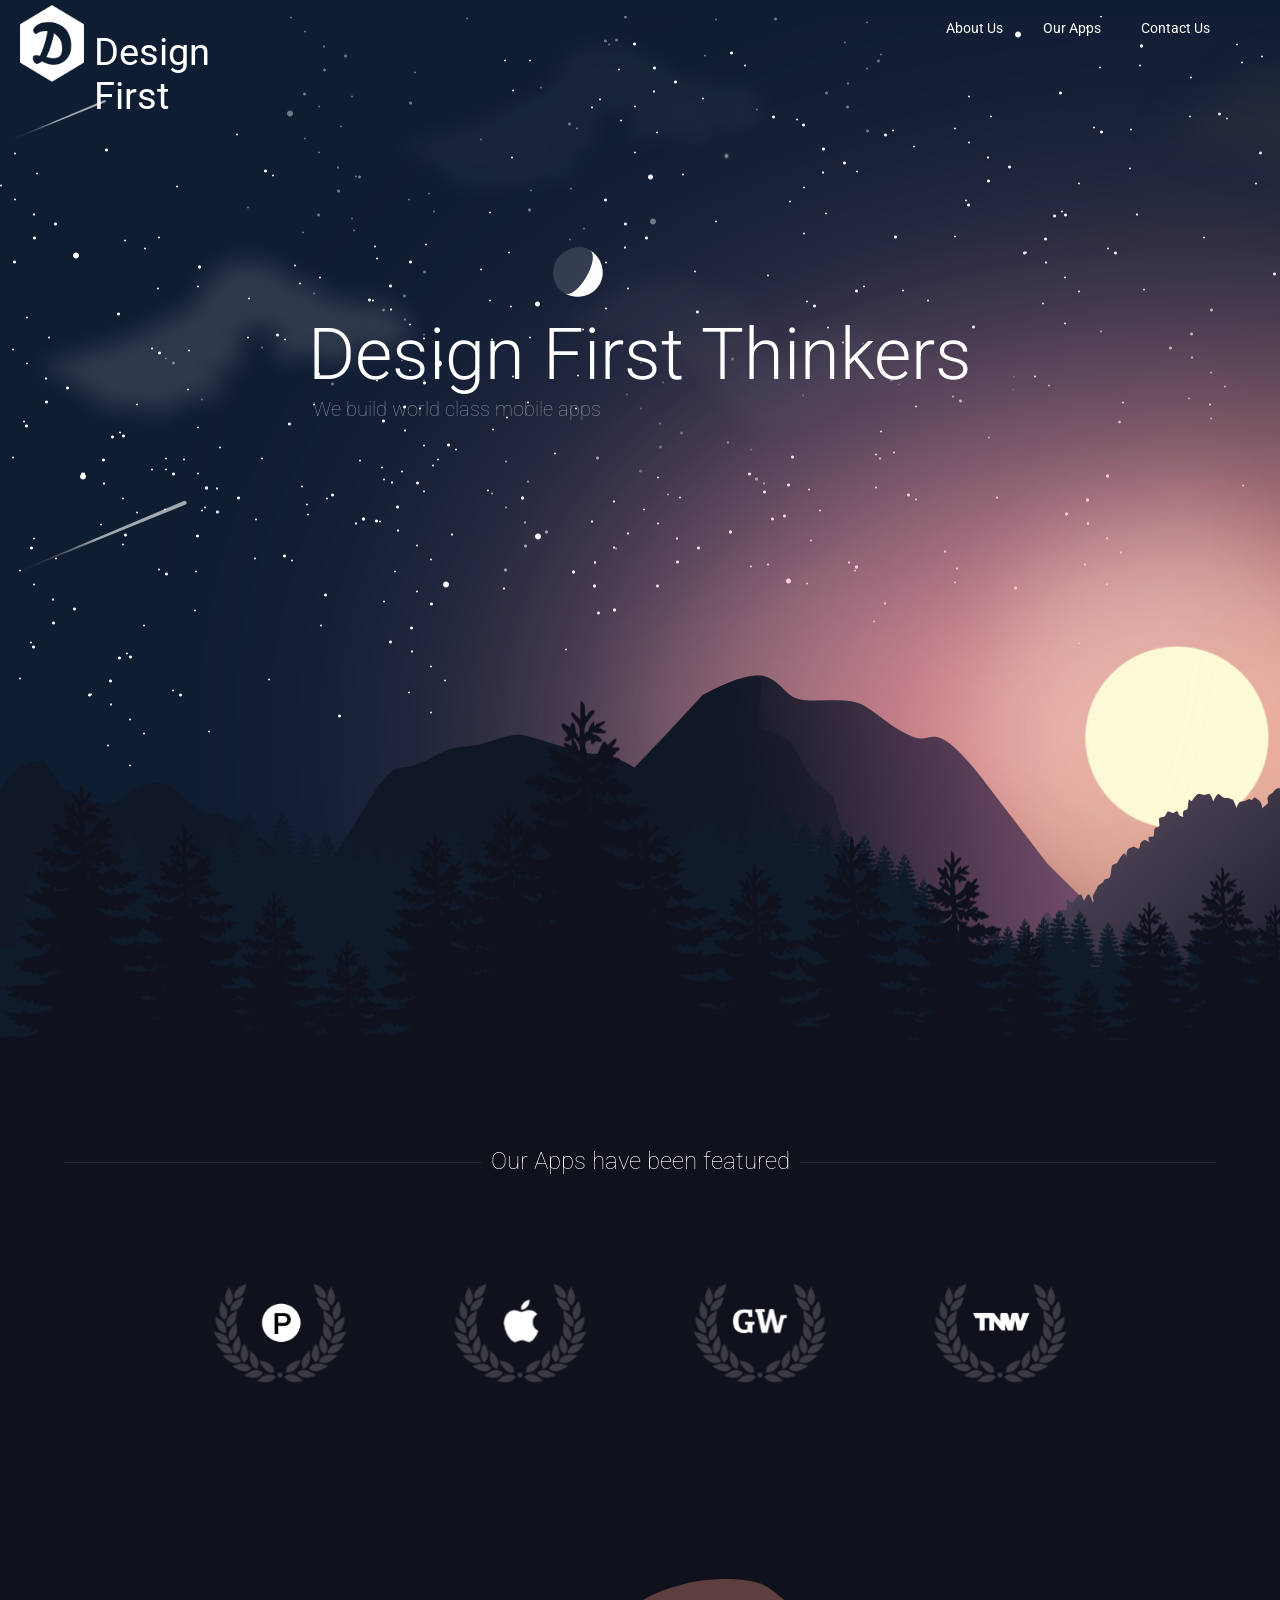
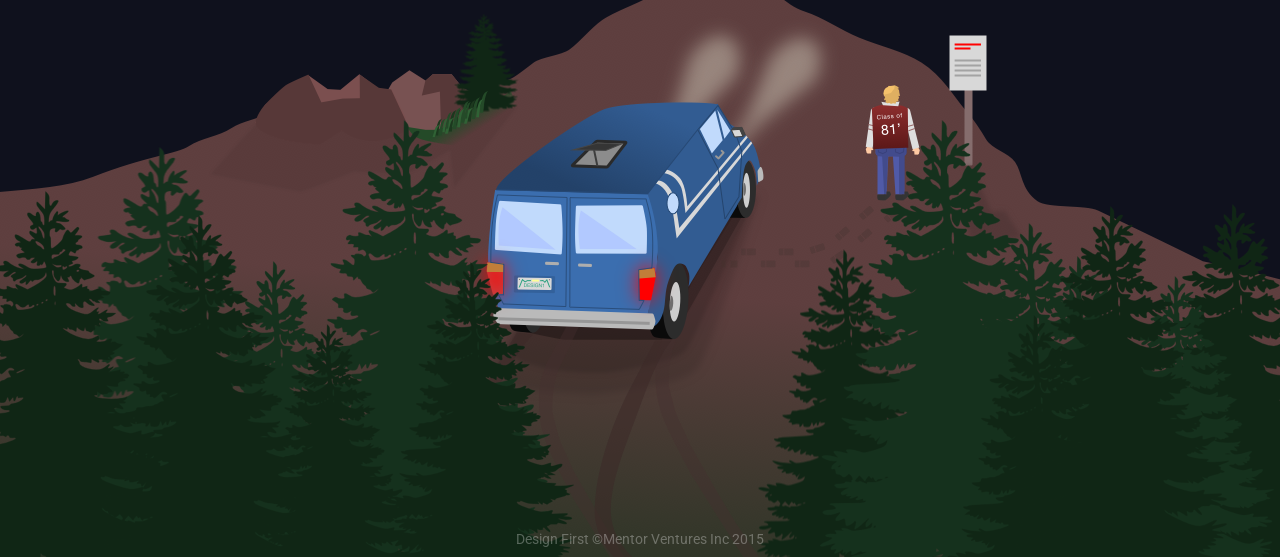
==== commit 41e1a59a: "added some jquery and part of mobile for index" ====
--- a/index.html
+++ b/index.html
@@ -73,7 +73,7 @@
             <ul id="scene">
               <li class="layer" data-depth=0.10><div class="clouds"></div></li>
             </ul>
-            <div class="title">
+            <div class="title animated">
               <ul>
                 <li id="lead">Design First Thinkers</li>
                 <li id="sublead">We build world class mobile apps</li>
--- a/assets/css/style.css
+++ b/assets/css/style.css
@@ -375,7 +375,7 @@
       right: 0; }
       main#about section#dudes #workStation .staff {
         position: absolute;
-        width: 1024px;
+        max-width: 1024px;
         bottom: 365px;
         left: 0;
         right: 0;
@@ -397,19 +397,26 @@
             font-size: 14px; }
             main#about section#dudes #workStation .staff .dude p i.fa {
               margin: 0 5px; }
+              main#about section#dudes #workStation .staff .dude p i.fa:hover {
+                -webkit-transform: scale(1.25);
+                -moz-transform: scale(1.25);
+                -ms-transform: scale(1.25);
+                -o-transform: scale(1.25);
+                transform: scale(1.25);
+                transition: all 200ms ease-in-out; }
+            main#about section#dudes #workStation .staff .dude p .fa-twitter:hover {
+              color: #0090FF; }
+            main#about section#dudes #workStation .staff .dude p .fa-github:hover {
+              color: #000; }
+            main#about section#dudes #workStation .staff .dude p .fa-dribbble:hover {
+              color: #FF1290; }
+            main#about section#dudes #workStation .staff .dude p .fa-linkedin:hover {
+              color: #2C76B0; }
           main#about section#dudes #workStation .staff .dude p.icon1 {
             margin-top: 19px;
             margin-bottom: 8px; }
             main#about section#dudes #workStation .staff .dude p.icon1 a {
               color: #999; }
-          main#about section#dudes #workStation .staff .dude p.icon2 .fa-twitter {
-            color: #0090FF; }
-          main#about section#dudes #workStation .staff .dude p.icon2 .fa-github {
-            color: #000; }
-          main#about section#dudes #workStation .staff .dude p.icon2 .fa-dribbble {
-            color: #FF1290; }
-          main#about section#dudes #workStation .staff .dude p.icon2 .fa-linkedin {
-            color: #2C76B0; }
     main#about section#dudes #mobileStation {
       display: none; }
   main#about section#aboutUs {
@@ -430,7 +437,11 @@
         font-weight: 100;
         font-size: 16px; }
 
-@media (max-width: 768px) {
+@media all and (max-width: 1024px) {
+  main#about section#dudes #workStation img {
+    width: 100vw;
+    height: 1180px; } }
+@media (max-width: 775px) {
   main#about {
     position: relative; }
     main#about section#dudes {
@@ -453,15 +464,13 @@
             margin-top: 20px; }
             main#about section#dudes #mobileStation .dude p.icons a {
               display: inline-block;
-              border-radius: 50%;
-              width: 52px;
-              height: 52px;
-              background: #fff;
               line-height: normal;
               margin: 0 5px; }
               main#about section#dudes #mobileStation .dude p.icons a i {
-                padding: 1px;
-                margin: 5px; }
+                margin: 5px auto;
+                background: #fff;
+                border-radius: 50%;
+                padding: 7.5px 10px; }
               main#about section#dudes #mobileStation .dude p.icons a .fa-twitter {
                 color: #0090FF; }
               main#about section#dudes #mobileStation .dude p.icons a .fa-github {
@@ -501,7 +510,7 @@
           opacity: 0.64;
           font-weight: 100;
           font-size: 16px; } }
-@media (min-width: 500px) and (max-width: 768px) {
+@media (min-width: 500px) and (max-width: 775px) {
   main#about {
     position: relative; }
     main#about section#dudes {
@@ -725,17 +734,12 @@
   animation-duration: 1s; }
 
 .shootingStar-slow {
-  -webkit-animation: shootingStar linear 10s;
-  -moz-animation: shootingStar linear 10s;
-  animation: shootingStar linear 10s;
+  -webkit-animation: shootingStar linear 8s;
+  -moz-animation: shootingStar linear 8s;
+  animation: shootingStar linear 8s;
   -webkit-animation-iteration-count: infinite;
   -moz-animation-iteration-count: infinite;
-  animation-iteration-count: infinite;
-  -webkit-transform-origin: 100% 100%;
-  -moz-transform-origin: 100% 100%;
-  -ms-transform-origin: 100% 100%;
-  -o-transform-origin: 100% 100%;
-  transform-origin: 100% 100%; }
+  animation-iteration-count: infinite; }
 
 .shootingStar {
   -webkit-animation: shootingStar linear 7s;
@@ -743,36 +747,157 @@
   animation: shootingStar linear 7s;
   -webkit-animation-iteration-count: infinite;
   -moz-animation-iteration-count: infinite;
-  animation-iteration-count: infinite;
-  -webkit-transform-origin: 100% 100%;
-  -moz-transform-origin: 100% 100%;
-  -ms-transform-origin: 100% 100%;
-  -o-transform-origin: 100% 100%;
-  transform-origin: 100% 100%; }
+  animation-iteration-count: infinite; }
 
 @-webkit-keyframes shootingStar {
   0% {
-    -webkit-transform: translate(-2000px, 0px) rotate(20deg); }
+    -webkit-transform: translate(-2000px, 1000px); }
   100% {
-    -webkit-transform: translate(3000px, 20px) rotate(25deg); } }
+    -webkit-transform: translate(3000px, -1000px); } }
 @-moz-keyframes shootingStar {
   0% {
-    -moz-transform: translate(-2000px, 0px) rotate(20deg); }
+    -moz-transform: translate(-2000px, 1000px); }
   100% {
-    -moz-transform: translate(3000px, 20px) rotate(25deg); } }
+    -moz-transform: translate(3000px, -1000px); } }
 @keyframes shootingStar {
   0% {
-    -webkit-transform: translate(-2000px, 0px) rotate(20deg);
-    -moz-transform: translate(-2000px, 0px) rotate(20deg);
-    -ms-transform: translate(-2000px, 0px) rotate(20deg);
-    -o-transform: translate(-2000px, 0px) rotate(20deg);
-    transform: translate(-2000px, 0px) rotate(20deg); }
+    -webkit-transform: translate(-2000px, 1000px);
+    -moz-transform: translate(-2000px, 1000px);
+    -ms-transform: translate(-2000px, 1000px);
+    -o-transform: translate(-2000px, 1000px);
+    transform: translate(-2000px, 1000px); }
   100% {
-    -webkit-transform: translate(3000px, 20px) rotate(25deg);
-    -moz-transform: translate(3000px, 20px) rotate(25deg);
-    -ms-transform: translate(3000px, 20px) rotate(25deg);
-    -o-transform: translate(3000px, 20px) rotate(25deg);
-    transform: translate(3000px, 20px) rotate(25deg); } }
+    -webkit-transform: translate(3000px, -1000px);
+    -moz-transform: translate(3000px, -1000px);
+    -ms-transform: translate(3000px, -1000px);
+    -o-transform: translate(3000px, -1000px);
+    transform: translate(3000px, -1000px); } }
+@-webkit-keyframes jello {
+  from, 11.1%, to {
+    -webkit-transform: none; }
+  22.2% {
+    -webkit-transform: skewX(-12.5deg) skewY(-12.5deg); }
+  33.3% {
+    -webkit-transform: skewX(6.25deg) skewY(6.25deg); }
+  44.4% {
+    -webkit-transform: skewX(-3.125deg) skewY(-3.125deg); }
+  55.5% {
+    -webkit-transform: skewX(1.5625deg) skewY(1.5625deg); }
+  66.6% {
+    -webkit-transform: skewX(-0.78125deg) skewY(-0.78125deg); }
+  77.7% {
+    -webkit-transform: skewX(0.390625deg) skewY(0.390625deg); }
+  88.8% {
+    -webkit-transform: skewX(-0.1953125deg) skewY(-0.1953125deg); } }
+@-moz-keyframes jello {
+  from, 11.1%, to {
+    -moz-transform: none; }
+  22.2% {
+    -moz-transform: skewX(-12.5deg) skewY(-12.5deg); }
+  33.3% {
+    -moz-transform: skewX(6.25deg) skewY(6.25deg); }
+  44.4% {
+    -moz-transform: skewX(-3.125deg) skewY(-3.125deg); }
+  55.5% {
+    -moz-transform: skewX(1.5625deg) skewY(1.5625deg); }
+  66.6% {
+    -moz-transform: skewX(-0.78125deg) skewY(-0.78125deg); }
+  77.7% {
+    -moz-transform: skewX(0.390625deg) skewY(0.390625deg); }
+  88.8% {
+    -moz-transform: skewX(-0.1953125deg) skewY(-0.1953125deg); } }
+@keyframes jello {
+  from, 11.1%, to {
+    -webkit-transform: none;
+    -moz-transform: none;
+    -ms-transform: none;
+    -o-transform: none;
+    transform: none; }
+  22.2% {
+    -webkit-transform: skewX(-12.5deg) skewY(-12.5deg);
+    -moz-transform: skewX(-12.5deg) skewY(-12.5deg);
+    -ms-transform: skewX(-12.5deg) skewY(-12.5deg);
+    -o-transform: skewX(-12.5deg) skewY(-12.5deg);
+    transform: skewX(-12.5deg) skewY(-12.5deg); }
+  33.3% {
+    -webkit-transform: skewX(6.25deg) skewY(6.25deg);
+    -moz-transform: skewX(6.25deg) skewY(6.25deg);
+    -ms-transform: skewX(6.25deg) skewY(6.25deg);
+    -o-transform: skewX(6.25deg) skewY(6.25deg);
+    transform: skewX(6.25deg) skewY(6.25deg); }
+  44.4% {
+    -webkit-transform: skewX(-3.125deg) skewY(-3.125deg);
+    -moz-transform: skewX(-3.125deg) skewY(-3.125deg);
+    -ms-transform: skewX(-3.125deg) skewY(-3.125deg);
+    -o-transform: skewX(-3.125deg) skewY(-3.125deg);
+    transform: skewX(-3.125deg) skewY(-3.125deg); }
+  55.5% {
+    -webkit-transform: skewX(1.5625deg) skewY(1.5625deg);
+    -moz-transform: skewX(1.5625deg) skewY(1.5625deg);
+    -ms-transform: skewX(1.5625deg) skewY(1.5625deg);
+    -o-transform: skewX(1.5625deg) skewY(1.5625deg);
+    transform: skewX(1.5625deg) skewY(1.5625deg); }
+  66.6% {
+    -webkit-transform: skewX(-0.78125deg) skewY(-0.78125deg);
+    -moz-transform: skewX(-0.78125deg) skewY(-0.78125deg);
+    -ms-transform: skewX(-0.78125deg) skewY(-0.78125deg);
+    -o-transform: skewX(-0.78125deg) skewY(-0.78125deg);
+    transform: skewX(-0.78125deg) skewY(-0.78125deg); }
+  77.7% {
+    -webkit-transform: skewX(0.390625deg) skewY(0.390625deg);
+    -moz-transform: skewX(0.390625deg) skewY(0.390625deg);
+    -ms-transform: skewX(0.390625deg) skewY(0.390625deg);
+    -o-transform: skewX(0.390625deg) skewY(0.390625deg);
+    transform: skewX(0.390625deg) skewY(0.390625deg); }
+  88.8% {
+    -webkit-transform: skewX(-0.1953125deg) skewY(-0.1953125deg);
+    -moz-transform: skewX(-0.1953125deg) skewY(-0.1953125deg);
+    -ms-transform: skewX(-0.1953125deg) skewY(-0.1953125deg);
+    -o-transform: skewX(-0.1953125deg) skewY(-0.1953125deg);
+    transform: skewX(-0.1953125deg) skewY(-0.1953125deg); } }
+.jello {
+  -webkit-animation-name: jello;
+  -moz-animation-name: jello;
+  animation-name: jello;
+  -webkit-transform-origin: center;
+  -moz-transform-origin: center;
+  -ms-transform-origin: center;
+  -o-transform-origin: center;
+  transform-origin: center;
+  -webkit-animation-duration: 2s;
+  -moz-animation-duration: 2s;
+  animation-duration: 2s; }
+
+@-webkit-keyframes zoomIn {
+  from {
+    opacity: 0;
+    -webkit-transform: scale3d(0.3, 0.3, 0.3); }
+  50% {
+    opacity: 1; } }
+@-moz-keyframes zoomIn {
+  from {
+    opacity: 0;
+    -moz-transform: scale3d(0.3, 0.3, 0.3); }
+  50% {
+    opacity: 1; } }
+@keyframes zoomIn {
+  from {
+    opacity: 0;
+    -webkit-transform: scale3d(0.3, 0.3, 0.3);
+    -moz-transform: scale3d(0.3, 0.3, 0.3);
+    -ms-transform: scale3d(0.3, 0.3, 0.3);
+    -o-transform: scale3d(0.3, 0.3, 0.3);
+    transform: scale3d(0.3, 0.3, 0.3); }
+  50% {
+    opacity: 1; } }
+.zoomIn {
+  -webkit-animation-name: zoomIn;
+  -moz-animation-name: zoomIn;
+  animation-name: zoomIn;
+  -webkit-animation-duration: 1s;
+  -moz-animation-duration: 1s;
+  animation-duration: 1s; }
+
 main#apps {
   background: #0F111D;
   min-height: 80vh;
@@ -970,16 +1095,8 @@
         -ms-flex-pack: distribute; }
         body section.baseline #highlights img {
           background: #0F111D;
-          width: 200px; } }
-    @media all and (max-width: 1024px) and (min-width: 776px) {
-      body section.baseline #highlights img:hover {
-        -webkit-transform: scale(1.25);
-        -moz-transform: scale(1.25);
-        -ms-transform: scale(1.25);
-        -o-transform: scale(1.25);
-        transform: scale(1.25);
-        transition: all 300ms ease-in-out; } }
-  @media all and (max-width: 1024px) {
+          width: 134px;
+          height: 100px; }
       body section.baseline .makeout-point {
         position: relative;
         bottom: 0;
@@ -1009,6 +1126,450 @@
           position: absolute;
           bottom: -1.5em;
           right: -1em;
+          z-index: 1; }
+        body section.baseline .makeout-point img#tree5,
+        body section.baseline .makeout-point img#tree6,
+        body section.baseline .makeout-point img#tree7,
+        body section.baseline .makeout-point img#tree8,
+        body section.baseline .makeout-point img#tree9,
+        body section.baseline .makeout-point img#tree10,
+        body section.baseline .makeout-point img#tree11,
+        body section.baseline .makeout-point img#tree12,
+        body section.baseline .makeout-point img#tree13,
+        body section.baseline .makeout-point img#tree14,
+        body section.baseline .makeout-point img#tree15,
+        body section.baseline .makeout-point img#tree16 {
+          display: none; } }
+  @media all and (max-width: 768px) {
+    body section.skyline {
+      position: relative;
+      overflow: hidden;
+      margin: 0;
+      background-image: url(../img/backBox.png);
+      background-size: cover;
+      background-position: center; }
+      body section.skyline .wrapper {
+        height: 1024px; }
+        body section.skyline .wrapper .sky {
+          background-image: url(../img/sky.png);
+          background-repeat: no-repeat;
+          width: 100%;
+          height: 100%;
+          position: absolute; }
+        body section.skyline .wrapper .comet1 {
+          position: absolute;
+          top: 100px;
+          width: 132px;
+          height: 70px;
+          background-image: url(../img/comet1.png);
+          background-repeat: no-repeat; }
+        body section.skyline .wrapper .comet2 {
+          position: absolute;
+          top: 400px;
+          width: 230px;
+          height: 70px;
+          background-image: url(../img/comet2.png);
+          background-repeat: no-repeat; }
+        body section.skyline .wrapper .stars {
+          background-image: url(../img/stars.png);
+          background-repeat: no-repeat;
+          width: 100%;
+          height: 100%;
+          position: absolute; }
+        body section.skyline .wrapper ul li.layer {
+          height: 100vh; }
+          body section.skyline .wrapper ul li.layer .clouds {
+            display: block;
+            background-image: url(../img/cloudsLG.png);
+            background-repeat: no-repeat;
+            width: 150%;
+            height: 150%;
+            position: absolute;
+            top: 0;
+            left: -25%; }
+        body section.skyline .wrapper .sunset {
+          background-image: url(../img/sunset.png);
+          background-repeat: no-repeat;
+          background-attachment: fixed;
+          width: 100%;
+          height: 100%;
+          position: absolute; }
+        body section.skyline .wrapper .title {
+          color: #fff;
+          position: absolute;
+          top: 30%;
+          left: 0;
+          right: 0;
+          display: -webkit-box;
+          display: -moz-box;
+          display: box;
+          display: -webkit-flex;
+          display: -moz-flex;
+          display: -ms-flexbox;
+          display: flex;
+          -webkit-box-align: center;
+          -moz-box-align: center;
+          box-align: center;
+          -webkit-align-items: center;
+          -moz-align-items: center;
+          -ms-align-items: center;
+          -o-align-items: center;
+          align-items: center;
+          -ms-flex-align: center;
+          -webkit-box-pack: center;
+          -moz-box-pack: center;
+          box-pack: center;
+          -webkit-justify-content: center;
+          -moz-justify-content: center;
+          -ms-justify-content: center;
+          -o-justify-content: center;
+          justify-content: center;
+          -ms-flex-pack: center; }
+          body section.skyline .wrapper .title ul {
+            list-style: none;
+            margin: 0;
+            padding: 0; }
+            body section.skyline .wrapper .title ul #lead {
+              font-size: 6vw;
+              font-weight: 300;
+              margin: 0; }
+            body section.skyline .wrapper .title ul #sublead {
+              font-size: 2.5vw;
+              opacity: 0.5;
+              font-weight: 100;
+              margin: 0;
+              padding-left: 5px; }
+        body section.skyline .wrapper .mountains {
+          background-image: url(../img/mountains.png);
+          background-repeat: no-repeat;
+          width: 100%;
+          height: 100%;
+          position: absolute;
+          top: 75px; }
+        body section.skyline .wrapper .backTrees {
+          background-image: url(../img/backTrees.png);
+          background-repeat: no-repeat;
+          width: 100%;
+          height: 100%;
+          position: absolute;
+          top: 75px; }
+        body section.skyline .wrapper .midTrees {
+          background-image: url(../img/midTrees.png);
+          background-repeat: no-repeat;
+          width: 100%;
+          height: 100%;
+          position: absolute;
+          top: 50px; }
+        body section.skyline .wrapper .frontTrees {
+          background-image: url(../img/frontTrees.png);
+          background-repeat: no-repeat;
+          width: 100%;
+          height: 100%;
+          position: absolute;
+          top: 300px; }
+    body section.baseline {
+      background: #0F111D;
+      margin: 0;
+      padding-top: 100px;
+      overflow: hidden;
+      position: relative; }
+      body section.baseline p {
+        text-align: center;
+        font-size: 24px;
+        font-weight: 100;
+        color: #fff;
+        width: 100%;
+        border-bottom: 1px solid rgba(255, 255, 255, 0.2);
+        line-height: 0.1em;
+        margin: 20px 0 100px; }
+        body section.baseline p span {
+          background: #0F111D;
+          padding: 0 10px; }
+      body section.baseline #highlights {
+        padding: 20px;
+        display: -webkit-box;
+        display: -moz-box;
+        display: box;
+        display: -webkit-flex;
+        display: -moz-flex;
+        display: -ms-flexbox;
+        display: flex;
+        -webkit-box-pack: distribute;
+        -moz-box-pack: distribute;
+        box-pack: distribute;
+        -webkit-justify-content: space-around;
+        -moz-justify-content: space-around;
+        -ms-justify-content: space-around;
+        -o-justify-content: space-around;
+        justify-content: space-around;
+        -ms-flex-pack: distribute; }
+        body section.baseline #highlights img {
+          background: #0F111D;
+          width: 134px;
+          height: 100px; }
+      body section.baseline .makeout-point {
+        position: relative;
+        bottom: 0;
+        left: 0;
+        right: 0;
+        margin-top: 15vh;
+        padding-top: 0px;
+        height: 50vh;
+        max-width: 1366px;
+        background-image: url(../img/vanGuy.png);
+        background-size: calc(1024px - 25vw) auto;
+        background-repeat: no-repeat;
+        background-position: bottom center; }
+        body section.baseline .makeout-point img#tree1 {
+          position: absolute;
+          bottom: -1.5em;
+          left: -2.5em; }
+        body section.baseline .makeout-point img#tree2 {
+          position: absolute;
+          bottom: -1.2em;
+          left: 5em;
+          z-index: 1; }
+        body section.baseline .makeout-point img#tree3 {
+          position: absolute;
+          bottom: -1.2em;
+          right: 8em; }
+        body section.baseline .makeout-point img#tree4 {
+          position: absolute;
+          bottom: -1.5em;
+          right: -1em;
+          z-index: 1; }
+        body section.baseline .makeout-point img#tree5,
+        body section.baseline .makeout-point img#tree6,
+        body section.baseline .makeout-point img#tree7,
+        body section.baseline .makeout-point img#tree8,
+        body section.baseline .makeout-point img#tree9,
+        body section.baseline .makeout-point img#tree10,
+        body section.baseline .makeout-point img#tree11,
+        body section.baseline .makeout-point img#tree12,
+        body section.baseline .makeout-point img#tree13,
+        body section.baseline .makeout-point img#tree14,
+        body section.baseline .makeout-point img#tree15,
+        body section.baseline .makeout-point img#tree16 {
+          display: none; } }
+  @media all and (max-width: 667px) {
+    body section.skyline {
+      position: relative;
+      overflow: hidden;
+      margin: 0;
+      background-image: url(../img/backBox.png);
+      background-size: cover;
+      background-position: center; }
+      body section.skyline .wrapper {
+        height: 1024px; }
+        body section.skyline .wrapper .sky {
+          background-image: url(../img/sky.png);
+          background-repeat: no-repeat;
+          width: 100%;
+          height: 100%;
+          position: absolute; }
+        body section.skyline .wrapper .comet1 {
+          position: absolute;
+          top: 100px;
+          width: 132px;
+          height: 70px;
+          background-image: url(../img/comet1.png);
+          background-repeat: no-repeat; }
+        body section.skyline .wrapper .comet2 {
+          position: absolute;
+          top: 400px;
+          width: 230px;
+          height: 70px;
+          background-image: url(../img/comet2.png);
+          background-repeat: no-repeat; }
+        body section.skyline .wrapper .stars {
+          background-image: url(../img/stars.png);
+          background-repeat: no-repeat;
+          width: 100%;
+          height: 100%;
+          position: absolute; }
+        body section.skyline .wrapper ul li.layer {
+          height: 100vh; }
+          body section.skyline .wrapper ul li.layer .clouds {
+            display: block;
+            background-image: url(../img/cloudsLG.png);
+            background-repeat: no-repeat;
+            width: 150%;
+            height: 150%;
+            position: absolute;
+            top: 0;
+            left: -25%; }
+        body section.skyline .wrapper .sunset {
+          background-image: url(../img/sunset.png);
+          background-repeat: no-repeat;
+          background-attachment: fixed;
+          background-size: 125%;
+          background-position: -50px center;
+          width: 150%;
+          height: 100%;
+          position: absolute;
+          top: 7%;
+          left: 0px; }
+        body section.skyline .wrapper .title {
+          color: #fff;
+          position: absolute;
+          top: 30%;
+          left: 0;
+          right: 0;
+          opacity: 0;
+          display: -webkit-box;
+          display: -moz-box;
+          display: box;
+          display: -webkit-flex;
+          display: -moz-flex;
+          display: -ms-flexbox;
+          display: flex;
+          -webkit-box-align: center;
+          -moz-box-align: center;
+          box-align: center;
+          -webkit-align-items: center;
+          -moz-align-items: center;
+          -ms-align-items: center;
+          -o-align-items: center;
+          align-items: center;
+          -ms-flex-align: center;
+          -webkit-box-pack: center;
+          -moz-box-pack: center;
+          box-pack: center;
+          -webkit-justify-content: center;
+          -moz-justify-content: center;
+          -ms-justify-content: center;
+          -o-justify-content: center;
+          justify-content: center;
+          -ms-flex-pack: center; }
+        body section.skyline .wrapper .title.zoomIn {
+          opacity: 1; }
+          body section.skyline .wrapper .title.zoomIn ul {
+            list-style: none;
+            margin: 0;
+            padding: 0; }
+            body section.skyline .wrapper .title.zoomIn ul #lead {
+              font-size: 6vw;
+              font-weight: 300;
+              margin: 0; }
+            body section.skyline .wrapper .title.zoomIn ul #sublead {
+              font-size: 20px;
+              opacity: 0.5;
+              font-weight: 100;
+              margin: 0;
+              padding-left: 5px; }
+        body section.skyline .wrapper .mountains {
+          background-image: url(../img/mountains.png);
+          background-repeat: no-repeat;
+          width: 150%;
+          height: 100%;
+          position: absolute;
+          top: 75px;
+          left: -25%; }
+        body section.skyline .wrapper .backTrees {
+          background-image: url(../img/backTrees.png);
+          background-repeat: no-repeat;
+          width: 100%;
+          height: 100%;
+          position: absolute;
+          top: 75px;
+          left: -20%; }
+        body section.skyline .wrapper .midTrees {
+          background-image: url(../img/midTrees.png);
+          background-repeat: no-repeat;
+          width: 100%;
+          height: 100%;
+          position: absolute;
+          top: 75px; }
+        body section.skyline .wrapper .frontTrees {
+          background-image: url(../img/frontTrees.png);
+          background-repeat: no-repeat;
+          width: 100%;
+          height: 100%;
+          position: absolute;
+          top: 425px; }
+    body section.baseline {
+      background: #0F111D;
+      margin: 0;
+      padding-top: 100px;
+      overflow: hidden;
+      position: relative; }
+      body section.baseline p {
+        text-align: center;
+        font-size: 24px;
+        font-weight: 100;
+        color: #fff;
+        width: 100%;
+        border-bottom: 1px solid rgba(255, 255, 255, 0.2);
+        line-height: 0.1em;
+        margin: 20px 0 100px; }
+        body section.baseline p span {
+          background: #0F111D;
+          padding: 0 10px; }
+      body section.baseline #highlights {
+        padding: 20px;
+        display: -webkit-box;
+        display: -moz-box;
+        display: box;
+        display: -webkit-flex;
+        display: -moz-flex;
+        display: -ms-flexbox;
+        display: flex;
+        -webkit-box-pack: distribute;
+        -moz-box-pack: distribute;
+        box-pack: distribute;
+        -webkit-justify-content: space-around;
+        -moz-justify-content: space-around;
+        -ms-justify-content: space-around;
+        -o-justify-content: space-around;
+        justify-content: space-around;
+        -ms-flex-pack: distribute;
+        -webkit-box-lines: multiple;
+        -moz-box-lines: multiple;
+        box-lines: multiple;
+        -webkit-flex-wrap: wrap;
+        -moz-flex-wrap: wrap;
+        -ms-flex-wrap: wrap;
+        flex-wrap: wrap; }
+        body section.baseline #highlights img {
+          background: #0F111D;
+          width: 134px;
+          height: 100px;
+          margin: 0 50px 50px; }
+      body section.baseline .makeout-point {
+        position: relative;
+        bottom: 0;
+        left: 0;
+        right: 0;
+        margin-top: 15vh;
+        padding-top: 0px;
+        height: 200vh;
+        max-height: calc(1024px - 75vh);
+        max-width: 1366px;
+        background-image: url(../img/vanGuy.png);
+        background-size: calc(1024px - 25vw) auto;
+        background-repeat: no-repeat;
+        background-position: bottom center; }
+        body section.baseline .makeout-point img#tree1 {
+          height: 47%;
+          position: absolute;
+          bottom: -1.5em;
+          left: -8%; }
+        body section.baseline .makeout-point img#tree2 {
+          height: 37%;
+          position: absolute;
+          bottom: -1.2em;
+          left: 5%;
+          z-index: 1; }
+        body section.baseline .makeout-point img#tree3 {
+          height: 40%;
+          position: absolute;
+          bottom: -1.2em;
+          right: 8%; }
+        body section.baseline .makeout-point img#tree4 {
+          height: 50%;
+          position: absolute;
+          bottom: -1.5em;
+          right: -8%;
           z-index: 1; }
         body section.baseline .makeout-point img#tree5,
         body section.baseline .makeout-point img#tree6,
@@ -1048,7 +1609,7 @@
           background-repeat: no-repeat; }
         body section.skyline .wrapper .comet2 {
           position: absolute;
-          top: 400px;
+          top: 500px;
           width: 230px;
           height: 70px;
           background-image: url(../img/comet2.png);
@@ -1164,14 +1725,14 @@
         font-weight: 100;
         color: #fff;
         max-width: 90%;
-        border-bottom: 1px solid rgba(255, 255, 255, 0.2);
+        border-bottom: 1px solid rgba(255, 255, 255, 0.1);
         line-height: 0.1em;
         margin: 20px auto 100px; }
         body section.baseline p span {
           background: #0F111D;
           padding: 0 10px; }
       body section.baseline #highlights {
-        max-width: 85%;
+        max-width: 75%;
         margin: 0 auto;
         padding: 20px;
         display: -webkit-box;
@@ -1192,16 +1753,8 @@
         -ms-flex-pack: distribute; }
         body section.baseline #highlights img {
           background: #0F111D;
-          width: 200px; } }
-    @media all and (min-width: 1025px) and (min-width: 776px) {
-      body section.baseline #highlights img:hover {
-        -webkit-transform: scale(1.25);
-        -moz-transform: scale(1.25);
-        -ms-transform: scale(1.25);
-        -o-transform: scale(1.25);
-        transform: scale(1.25);
-        transition: all 300ms ease-in-out; } }
-  @media all and (min-width: 1025px) {
+          width: 134px;
+          height: 100px; }
       body section.baseline .makeout-point {
         height: 800px;
         width: 100%;
@@ -1329,7 +1882,7 @@
         nav .desktop-nav ul li:first-child {
           margin-left: auto; }
         nav .desktop-nav ul li:hover {
-          background: rgba(255, 255, 255, 0.2); }
+          border: 1px solid #fff; }
         nav .desktop-nav ul li a {
           text-decoration: none;
           color: #fff;
@@ -1455,7 +2008,7 @@
 
 .overlay {
   min-height: 550px;
-  background: rgba(0, 0, 0, 0.7);
+  background: rgba(0, 0, 0, 0.75);
   position: absolute;
   top: 0;
   right: 0;
@@ -1486,7 +2039,7 @@
   min-height: 550px;
   background: #242C35;
   padding: 30px;
-  box-shadow: 0 20px 5px rgba(0, 0, 0, 0.4);
+  box-shadow: 0 20px 0px rgba(0, 0, 0, 0.4);
   position: relative;
   color: #fff; }
   .modal .close-btn {
@@ -1516,11 +2069,12 @@
       font-weight: 100;
       font-size: 18px; }
       .modal .container p a {
-        color: #2CFFD6;
+        color: #30BD94;
         text-decoration: none; }
     .modal .container form {
       color: black;
-      position: relative; }
+      position: relative;
+      margin-top: 50px; }
       .modal .container form .formInput {
         display: inline-block;
         vertical-align: top;
@@ -1532,12 +2086,13 @@
           .modal .container form .formInput:first-child input {
             display: block;
             margin-bottom: 27px;
-            background: #979797;
+            background: #50575E;
             width: 100%;
-            height: 42px;
+            height: 46px;
             border-radius: 3px;
-            border-color: #888;
-            padding: 1px 5px; }
+            border: none;
+            padding: 1px 10px;
+            box-sizing: border-box; }
             .modal .container form .formInput:first-child input::-webkit-input-placeholder {
               color: #fff;
               font-weight: 100; }
@@ -1554,8 +2109,9 @@
           width: 100%;
           height: 192px;
           border-radius: 3px;
-          overflow: scroll;
-          padding: 5px; }
+          padding: 10px;
+          box-sizing: border-box;
+          border: none; }
           .modal .container form .formInput textarea::-webkit-input-placeholder {
             color: #242C35;
             opacity: 0.8;
@@ -1576,8 +2132,8 @@
         width: 100%;
         text-align: right;
         clear: both; }
-        .modal .container form .formBottom input {
-          background: #2CFFD6;
+        .modal .container form .formBottom input[type="submit"] {
+          background: #30BD94;
           border-radius: 3px;
           border: none;
           line-height: 1.5;
@@ -1606,6 +2162,15 @@
 
   .modal .container form .formInput {
     display: block;
-    width: 100%; }
+    width: 100%;
+    float: none; }
     .modal .container form .formInput:first-child {
+      width: 100%; }
+      .modal .container form .formInput:first-child input {
+        margin-bottom: 25px; }
+  .modal .container form .formBottom {
+    width: 100%;
+    text-align: center;
+    margin-top: 20px; }
+    .modal .container form .formBottom input[type="submit"] {
       width: 100%; } }
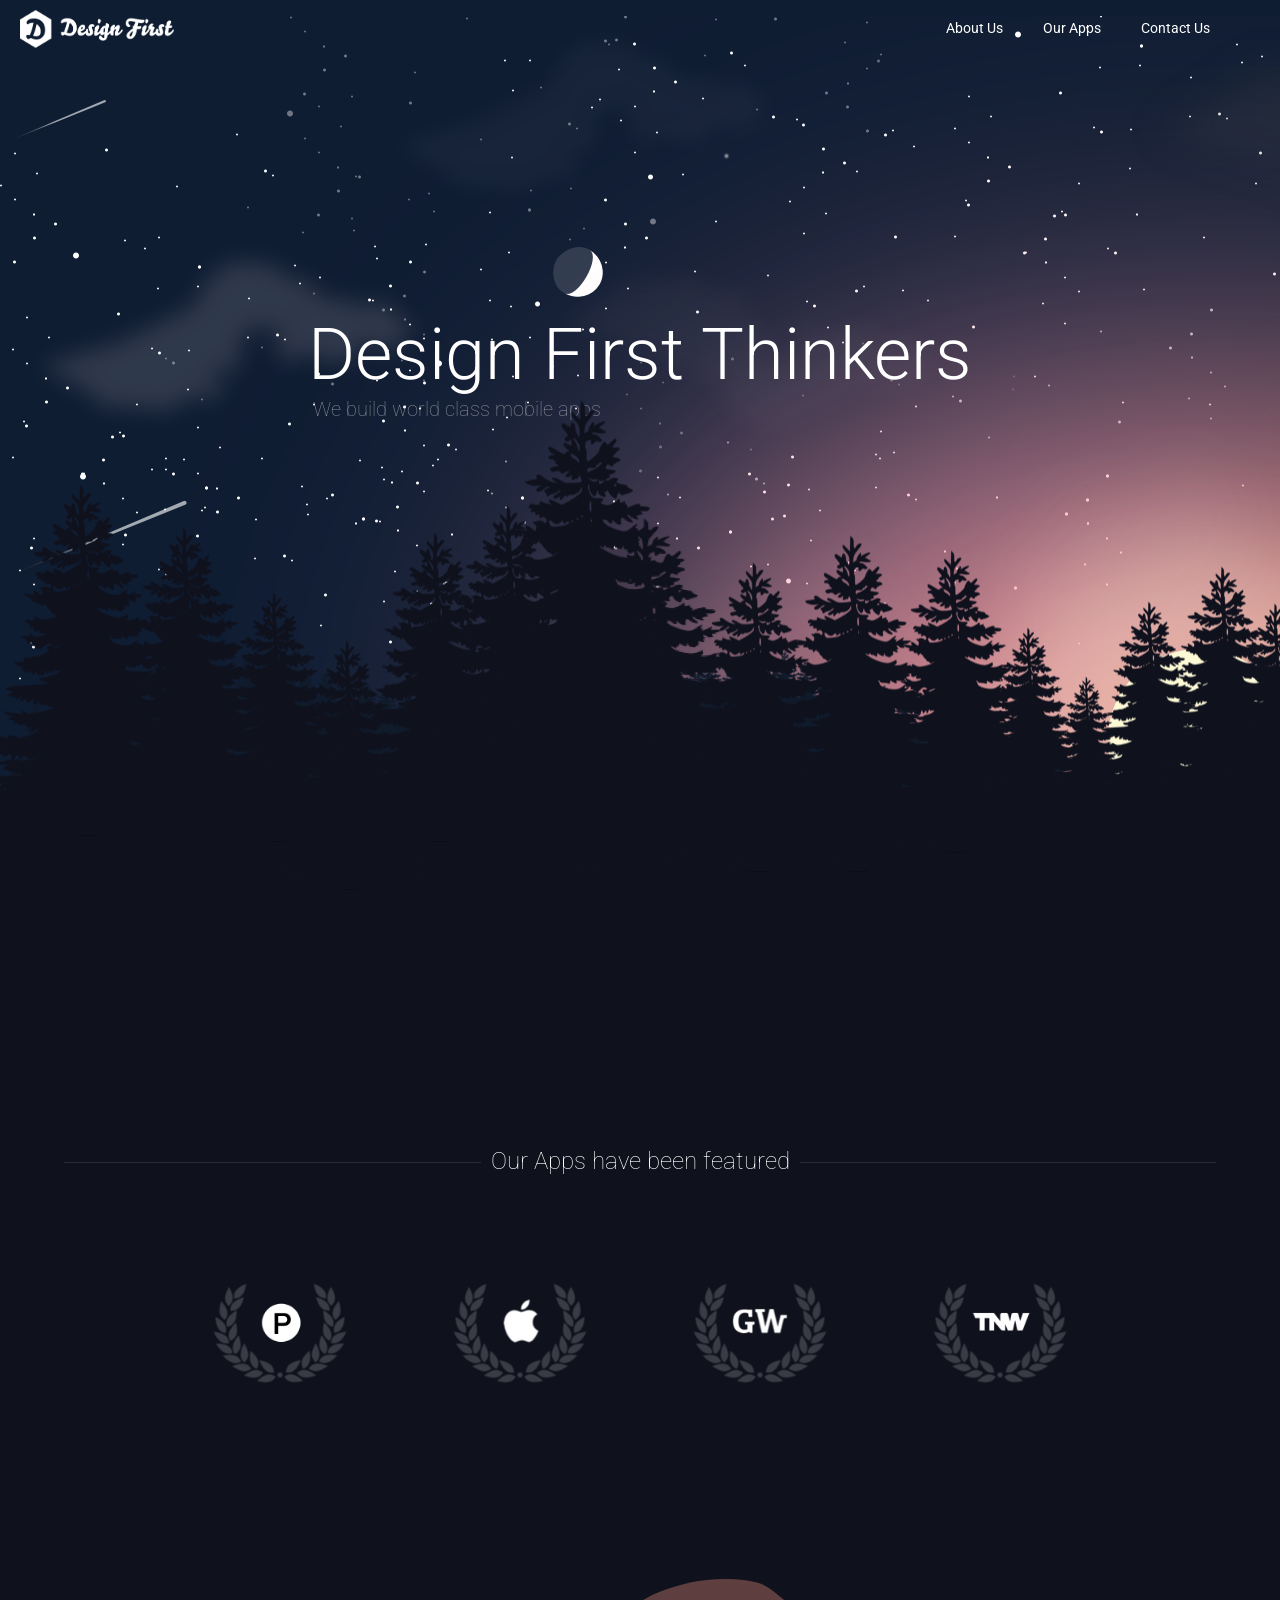
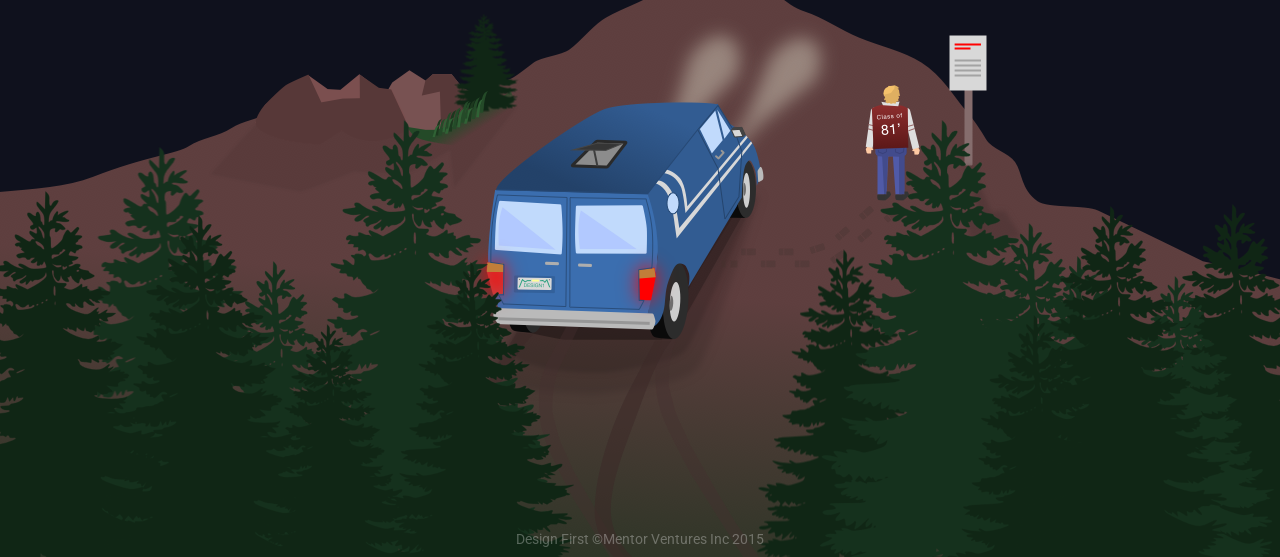
==== commit 4bc4e415: "began work on apps page and tidy up index mobile" ====
--- a/index.html
+++ b/index.html
@@ -4,7 +4,7 @@
     <meta charset="utf-8">
 <meta http-equiv="X-UA-Compatible" content="IE=edge,chrome=1">
 <meta name="viewport" content="width=device-width">
-<title>Mentor Ventures | Design First Thinkers</title>
+<title>Design First Thinkers</title>
 <link rel="stylesheet" href="http://code.ionicframework.com/ionicons/2.0.1/css/ionicons.min.css">
 <link rel="stylesheet" href="assets/css/style.css">
 <link rel="stylesheet" href="assets/font-awesome/css/font-awesome.min.css">
@@ -15,8 +15,8 @@
 
       <nav>
   <div class="logo">
-    <a href="index.html"><img src="assets/img/logo.png" alt="design first logo" id="logo" /></a>
-    <h1>Design First</h1>
+    <a href="index.html"><img src="assets/img/logo.png" alt="design first logo" id="logo1" /></a>
+    <a href="index.html"><img src="assets/img/logo2.png" alt="design first logo" id="logo2" /></a>
   </div>
   <div class="desktop-nav">
     <ul>
--- a/assets/css/style.css
+++ b/assets/css/style.css
@@ -372,7 +372,8 @@
       position: absolute;
       top: 0;
       left: 0;
-      right: 0; }
+      right: 0;
+      overflow: hidden; }
       main#about section#dudes #workStation .staff {
         position: absolute;
         max-width: 1024px;
@@ -741,6 +742,14 @@
   -moz-animation-iteration-count: infinite;
   animation-iteration-count: infinite; }
 
+.shootingStar-low {
+  -webkit-animation: shootingStar-low linear 7s;
+  -moz-animation: shootingStar-low linear 7s;
+  animation: shootingStar-low linear 7s;
+  -webkit-animation-iteration-count: infinite;
+  -moz-animation-iteration-count: infinite;
+  animation-iteration-count: infinite; }
+
 .shootingStar {
   -webkit-animation: shootingStar linear 7s;
   -moz-animation: shootingStar linear 7s;
@@ -772,6 +781,29 @@
     -ms-transform: translate(3000px, -1000px);
     -o-transform: translate(3000px, -1000px);
     transform: translate(3000px, -1000px); } }
+@-webkit-keyframes shootingStar-low {
+  0% {
+    -webkit-transform: translate(-2000px, 800px) rotate(5deg); }
+  100% {
+    -webkit-transform: translate(3000px, -700px) rotate(5deg); } }
+@-moz-keyframes shootingStar-low {
+  0% {
+    -moz-transform: translate(-2000px, 800px) rotate(5deg); }
+  100% {
+    -moz-transform: translate(3000px, -700px) rotate(5deg); } }
+@keyframes shootingStar-low {
+  0% {
+    -webkit-transform: translate(-2000px, 800px) rotate(5deg);
+    -moz-transform: translate(-2000px, 800px) rotate(5deg);
+    -ms-transform: translate(-2000px, 800px) rotate(5deg);
+    -o-transform: translate(-2000px, 800px) rotate(5deg);
+    transform: translate(-2000px, 800px) rotate(5deg); }
+  100% {
+    -webkit-transform: translate(3000px, -700px) rotate(5deg);
+    -moz-transform: translate(3000px, -700px) rotate(5deg);
+    -ms-transform: translate(3000px, -700px) rotate(5deg);
+    -o-transform: translate(3000px, -700px) rotate(5deg);
+    transform: translate(3000px, -700px) rotate(5deg); } }
 @-webkit-keyframes jello {
   from, 11.1%, to {
     -webkit-transform: none; }
@@ -899,15 +931,119 @@
   animation-duration: 1s; }
 
 main#apps {
-  background: #0F111D;
-  min-height: 80vh;
   color: #fff;
   text-align: center;
-  padding-top: 30vh;
-  padding-bottom: 0; }
-  main#apps p {
-    font-size: 5vw;
-    margin: 0; }
+  min-height: 100vh;
+  background: #EEE; }
+  main#apps section#appsHeader {
+    overflow: hidden;
+    height: 678px;
+    width: 100%; }
+    main#apps section#appsHeader .wrapper {
+      height: 100%;
+      overflow: hidden;
+      position: relative;
+      background-color: #0F111D;
+      background-attachment: fixed; }
+      main#apps section#appsHeader .wrapper .sky {
+        background-image: url(../img/appsSky.png);
+        background-repeat: no-repeat;
+        background-attachment: fixed;
+        width: 100%;
+        height: 100%;
+        position: absolute; }
+      main#apps section#appsHeader .wrapper .comet {
+        position: absolute;
+        top: 400px;
+        width: 230px;
+        height: 80px;
+        background-image: url(../img/comet2.png);
+        background-repeat: no-repeat;
+        background-size: 100%; }
+      main#apps section#appsHeader .wrapper .moon {
+        background-image: url(../img/moon.png);
+        background-repeat: no-repeat;
+        background-attachment: fixed;
+        width: 100%;
+        height: 100%;
+        position: absolute; }
+      main#apps section#appsHeader .wrapper ul li.layer {
+        height: 50vh; }
+        main#apps section#appsHeader .wrapper ul li.layer .clouds {
+          display: block;
+          background-image: url(../img/appClouds.png);
+          background-repeat: no-repeat;
+          background-position: top right;
+          width: 100%;
+          height: 100%;
+          position: absolute;
+          top: 129px;
+          right: 0; }
+  main#apps section#appsBody #appsTitle {
+    max-height: 89px;
+    background: #fff;
+    color: #4C4C4C;
+    text-align: left;
+    padding: 25px;
+    margin-bottom: 17px; }
+    main#apps section#appsBody #appsTitle h1 {
+      margin: 0;
+      font-size: 30px;
+      font-weight: 400;
+      display: inline-block; }
+  main#apps section#appsBody .appBox {
+    height: 758px;
+    background: #fff;
+    box-shadow: 0 20px 25px -10px rgba(0, 0, 0, 0.3);
+    margin-bottom: 56px; }
+  main#apps section#appsBody #comingSoon {
+    text-align: center;
+    color: #4C4C4C;
+    position: relative; }
+    main#apps section#appsBody #comingSoon #comingSoonBox {
+      position: absolute;
+      top: 187px;
+      right: 230px;
+      bottom: 187px;
+      left: 230px; }
+      main#apps section#appsBody #comingSoon #comingSoonBox p {
+        margin: 0;
+        font-size: 20px;
+        opacity: 0.6; }
+      main#apps section#appsBody #comingSoon #comingSoonBox p.lead {
+        font-size: 50px;
+        opacity: 1;
+        margin-bottom: 10px; }
+      main#apps section#appsBody #comingSoon #comingSoonBox form input {
+        display: block;
+        text-align: center;
+        border: none;
+        margin: 0 auto;
+        box-sizing: border-box; }
+      main#apps section#appsBody #comingSoon #comingSoonBox form input[type="email"] {
+        margin-top: 90px;
+        font-size: 36px;
+        border-bottom: 1px solid #979797;
+        padding: 5px;
+        width: 100%; }
+      main#apps section#appsBody #comingSoon #comingSoonBox form input[type="submit"] {
+        margin-top: 38px;
+        background: #30BD94;
+        font-size: 24px;
+        font-weight: 300;
+        padding: 15px 164px;
+        border: none;
+        border-radius: 5px;
+        color: #fff; }
+  main#apps section#appsFooter {
+    max-height: 117px;
+    padding: 50px;
+    background: #242C35;
+    text-align: center;
+    color: rgba(255, 255, 255, 0.3);
+    font-size: 14px; }
+    main#apps section#appsFooter p {
+      margin: 0; }
 
 footer {
   position: absolute;
@@ -921,8 +1057,6 @@
     font-size: 14px;
     margin: 0;
     padding: 10px; }
-    footer p#inverse {
-      color: rgba(0, 0, 0, 0.3); }
 
 body {
   font-family: "Roboto", sans-serif;
@@ -1360,7 +1494,8 @@
       background-size: cover;
       background-position: center; }
       body section.skyline .wrapper {
-        height: 1024px; }
+        height: 924px;
+        position: relative; }
         body section.skyline .wrapper .sky {
           background-image: url(../img/sky.png);
           background-repeat: no-repeat;
@@ -1460,6 +1595,7 @@
         body section.skyline .wrapper .mountains {
           background-image: url(../img/mountains.png);
           background-repeat: no-repeat;
+          background-size: 100%;
           width: 150%;
           height: 100%;
           position: absolute;
@@ -1468,7 +1604,8 @@
         body section.skyline .wrapper .backTrees {
           background-image: url(../img/backTrees.png);
           background-repeat: no-repeat;
-          width: 100%;
+          background-size: 100%;
+          width: 150%;
           height: 100%;
           position: absolute;
           top: 75px;
@@ -1476,17 +1613,25 @@
         body section.skyline .wrapper .midTrees {
           background-image: url(../img/midTrees.png);
           background-repeat: no-repeat;
-          width: 100%;
-          height: 100%;
-          position: absolute;
-          top: 75px; }
+          background-size: 100%;
+          width: 150%;
+          height: 100%;
+          position: absolute;
+          top: 50px; }
         body section.skyline .wrapper .frontTrees {
           background-image: url(../img/frontTrees.png);
           background-repeat: no-repeat;
-          width: 100%;
-          height: 100%;
-          position: absolute;
-          top: 425px; }
+          background-size: 100%;
+          width: 120%;
+          height: 100%;
+          position: absolute;
+          top: 425px; } }
+    @media all and (max-width: 667px) and (max-width: 500px) {
+      body section.skyline .wrapper .wrapper {
+        height: 824px; }
+        body section.skyline .wrapper .wrapper .frontTrees {
+          top: 375px; } }
+  @media all and (max-width: 667px) {
     body section.baseline {
       background: #0F111D;
       margin: 0;
@@ -1584,6 +1729,247 @@
         body section.baseline .makeout-point img#tree15,
         body section.baseline .makeout-point img#tree16 {
           display: none; } }
+  @media all and (max-width: 414px) {
+    body section.skyline {
+      position: relative;
+      overflow: hidden;
+      margin: 0;
+      background-image: url(../img/backBox.png);
+      background-size: cover;
+      background-position: center; }
+      body section.skyline .wrapper {
+        height: 110vh;
+        position: relative; }
+        body section.skyline .wrapper .sky {
+          background-image: url(../img/sky.png);
+          background-repeat: no-repeat;
+          background-size: cover;
+          width: 100%;
+          height: 100%;
+          position: absolute; }
+        body section.skyline .wrapper .comet1 {
+          position: absolute;
+          top: 100px;
+          width: 132px;
+          height: 70px;
+          background-image: url(../img/comet1.png);
+          background-repeat: no-repeat; }
+        body section.skyline .wrapper .comet2 {
+          position: absolute;
+          top: 400px;
+          width: 230px;
+          height: 70px;
+          background-image: url(../img/comet2.png);
+          background-repeat: no-repeat; }
+        body section.skyline .wrapper .stars {
+          background-image: url(../img/stars.png);
+          background-repeat: no-repeat;
+          background-size: cover;
+          width: 100%;
+          height: 100%;
+          position: absolute; }
+        body section.skyline .wrapper ul li.layer {
+          height: 100vh; }
+          body section.skyline .wrapper ul li.layer .clouds {
+            display: block;
+            background-image: url(../img/cloudsLG.png);
+            background-repeat: no-repeat;
+            background-size: 125%;
+            width: 150%;
+            height: 100%;
+            position: absolute;
+            top: 100px;
+            left: -25%; }
+        body section.skyline .wrapper .sunset {
+          background-image: url(../img/sunset.png);
+          background-repeat: no-repeat;
+          background-attachment: fixed;
+          background-size: 125%;
+          background-position: -50px center;
+          width: 150%;
+          height: 100%;
+          position: absolute;
+          top: 7%;
+          left: 0px; }
+        body section.skyline .wrapper .title {
+          color: #fff;
+          position: absolute;
+          top: 30%;
+          left: 0;
+          right: 0;
+          opacity: 0;
+          display: -webkit-box;
+          display: -moz-box;
+          display: box;
+          display: -webkit-flex;
+          display: -moz-flex;
+          display: -ms-flexbox;
+          display: flex;
+          -webkit-box-align: center;
+          -moz-box-align: center;
+          box-align: center;
+          -webkit-align-items: center;
+          -moz-align-items: center;
+          -ms-align-items: center;
+          -o-align-items: center;
+          align-items: center;
+          -ms-flex-align: center;
+          -webkit-box-pack: center;
+          -moz-box-pack: center;
+          box-pack: center;
+          -webkit-justify-content: center;
+          -moz-justify-content: center;
+          -ms-justify-content: center;
+          -o-justify-content: center;
+          justify-content: center;
+          -ms-flex-pack: center; }
+        body section.skyline .wrapper .title.zoomIn {
+          opacity: 1; }
+          body section.skyline .wrapper .title.zoomIn ul {
+            list-style: none;
+            margin: 0;
+            padding: 0; }
+            body section.skyline .wrapper .title.zoomIn ul #lead {
+              font-size: 6vw;
+              font-weight: 300;
+              margin: 0; }
+            body section.skyline .wrapper .title.zoomIn ul #sublead {
+              font-size: 20px;
+              opacity: 0.5;
+              font-weight: 100;
+              margin: 0;
+              padding-left: 5px; }
+        body section.skyline .wrapper .mountains {
+          background-image: url(../img/mountains.png);
+          background-repeat: no-repeat;
+          background-size: 100%;
+          width: 150%;
+          height: 100%;
+          position: absolute;
+          top: 75px;
+          left: -25%; }
+        body section.skyline .wrapper .backTrees {
+          background-image: url(../img/backTrees.png);
+          background-repeat: no-repeat;
+          background-size: 100%;
+          width: 150%;
+          height: 100%;
+          position: absolute;
+          top: 75px;
+          left: -20%; }
+        body section.skyline .wrapper .midTrees {
+          background-image: url(../img/midTrees.png);
+          background-repeat: no-repeat;
+          background-size: 100%;
+          width: 150%;
+          height: 100%;
+          position: absolute;
+          top: 50px; }
+        body section.skyline .wrapper .frontTrees {
+          background-image: url(../img/frontTrees.png);
+          background-repeat: no-repeat;
+          background-size: 100%;
+          width: 120%;
+          height: 100%;
+          position: absolute;
+          top: 275px; }
+    body section.baseline {
+      background: #0F111D;
+      margin: 0;
+      padding-top: 100px;
+      overflow: hidden;
+      position: relative; }
+      body section.baseline p {
+        text-align: center;
+        font-size: 24px;
+        font-weight: 100;
+        color: #fff;
+        width: 100%;
+        border-bottom: 1px solid rgba(255, 255, 255, 0.2);
+        line-height: 0.1em;
+        margin: 20px 0 100px; }
+        body section.baseline p span {
+          background: #0F111D;
+          padding: 0 10px; }
+      body section.baseline #highlights {
+        padding: 20px;
+        display: -webkit-box;
+        display: -moz-box;
+        display: box;
+        display: -webkit-flex;
+        display: -moz-flex;
+        display: -ms-flexbox;
+        display: flex;
+        -webkit-box-pack: distribute;
+        -moz-box-pack: distribute;
+        box-pack: distribute;
+        -webkit-justify-content: space-around;
+        -moz-justify-content: space-around;
+        -ms-justify-content: space-around;
+        -o-justify-content: space-around;
+        justify-content: space-around;
+        -ms-flex-pack: distribute;
+        -webkit-box-lines: multiple;
+        -moz-box-lines: multiple;
+        box-lines: multiple;
+        -webkit-flex-wrap: wrap;
+        -moz-flex-wrap: wrap;
+        -ms-flex-wrap: wrap;
+        flex-wrap: wrap; }
+        body section.baseline #highlights img {
+          background: #0F111D;
+          width: 134px;
+          height: 100px;
+          margin: 0 50px 50px; }
+      body section.baseline .makeout-point {
+        position: relative;
+        bottom: 0;
+        left: 0;
+        right: 0;
+        margin-top: 15vh;
+        padding-top: 0px;
+        height: 200vh;
+        max-height: calc(1024px - 75vh);
+        max-width: 1366px;
+        background-image: url(../img/vanGuy.png);
+        background-size: calc(1024px - 25vw) auto;
+        background-repeat: no-repeat;
+        background-position: bottom center; }
+        body section.baseline .makeout-point img#tree1 {
+          height: 47%;
+          position: absolute;
+          bottom: -1.5em;
+          left: -8%; }
+        body section.baseline .makeout-point img#tree2 {
+          height: 37%;
+          position: absolute;
+          bottom: -1.2em;
+          left: 5%;
+          z-index: 1; }
+        body section.baseline .makeout-point img#tree3 {
+          height: 40%;
+          position: absolute;
+          bottom: -1.2em;
+          right: 8%; }
+        body section.baseline .makeout-point img#tree4 {
+          height: 50%;
+          position: absolute;
+          bottom: -1.5em;
+          right: -8%;
+          z-index: 1; }
+        body section.baseline .makeout-point img#tree5,
+        body section.baseline .makeout-point img#tree6,
+        body section.baseline .makeout-point img#tree7,
+        body section.baseline .makeout-point img#tree8,
+        body section.baseline .makeout-point img#tree9,
+        body section.baseline .makeout-point img#tree10,
+        body section.baseline .makeout-point img#tree11,
+        body section.baseline .makeout-point img#tree12,
+        body section.baseline .makeout-point img#tree13,
+        body section.baseline .makeout-point img#tree14,
+        body section.baseline .makeout-point img#tree15,
+        body section.baseline .makeout-point img#tree16 {
+          display: none; } }
   @media all and (min-width: 1025px) {
     body section.skyline {
       position: relative;
@@ -1841,22 +2227,16 @@
   nav .logo {
     display: inline-block;
     position: absolute;
-    margin: 5px 20px;
-    z-index: 1; }
+    z-index: 1;
+    padding: 10px 20px;
+    left: 0;
+    top: 0; }
     nav .logo a {
       display: inline-block; }
       nav .logo a img {
-        width: 64px; }
-    nav .logo h1 {
-      display: inline-block;
-      margin: 0;
-      font-weight: 400;
-      font-size: 38px;
-      width: 150px;
-      position: absolute;
-      left: 74px;
-      top: 25px;
-      color: #fff; }
+        width: 154px; }
+  nav #logo2 {
+    display: none; }
   nav .desktop-nav {
     padding-right: 50px;
     position: absolute;
@@ -1882,7 +2262,7 @@
         nav .desktop-nav ul li:first-child {
           margin-left: auto; }
         nav .desktop-nav ul li:hover {
-          border: 1px solid #fff; }
+          outline: 2px solid #fff; }
         nav .desktop-nav ul li a {
           text-decoration: none;
           color: #fff;
@@ -2174,3 +2554,15 @@
     margin-top: 20px; }
     .modal .container form .formBottom input[type="submit"] {
       width: 100%; } }
+@media (max-width: 500px) {
+  nav {
+    position: relative; }
+    nav .logo {
+      display: inline-block;
+      position: absolute; }
+      nav .logo #logo1 {
+        display: none; }
+      nav .logo #logo2 {
+        display: block;
+        width: 40px;
+        height: 45px; } }
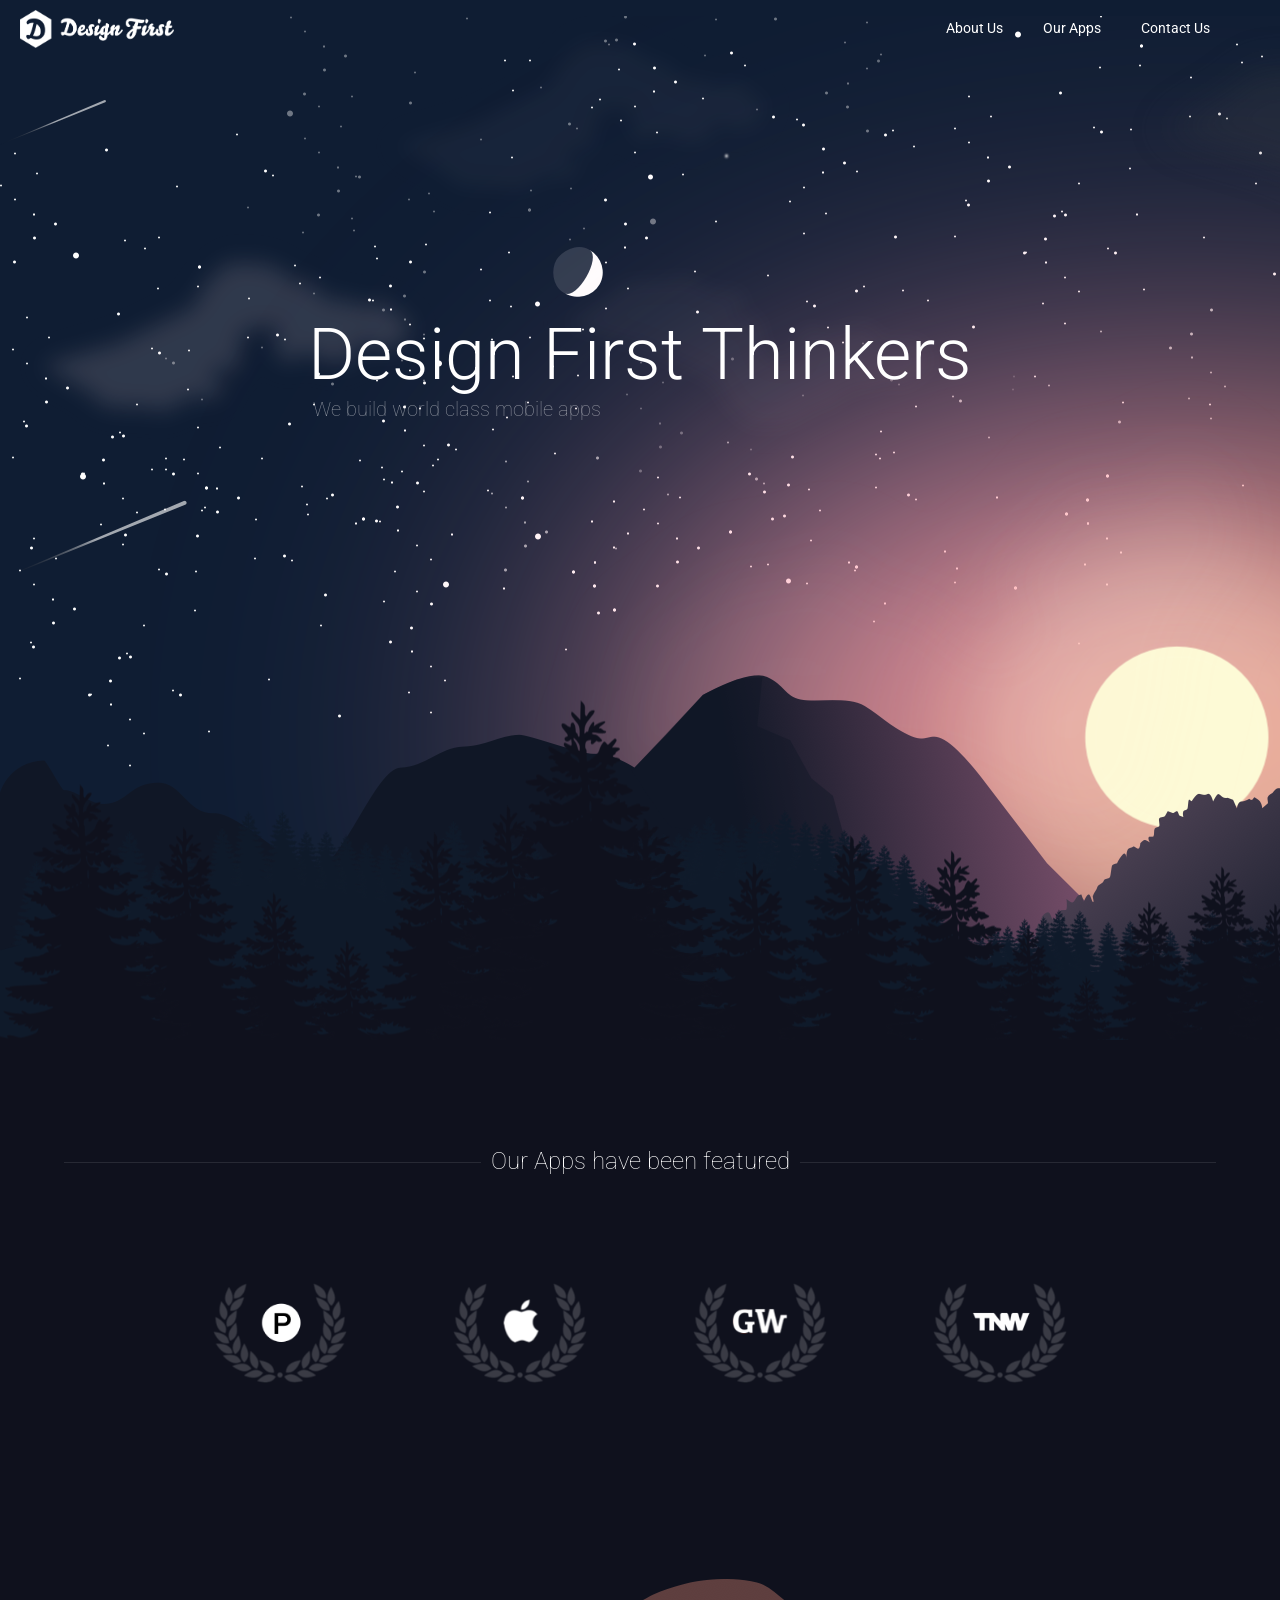
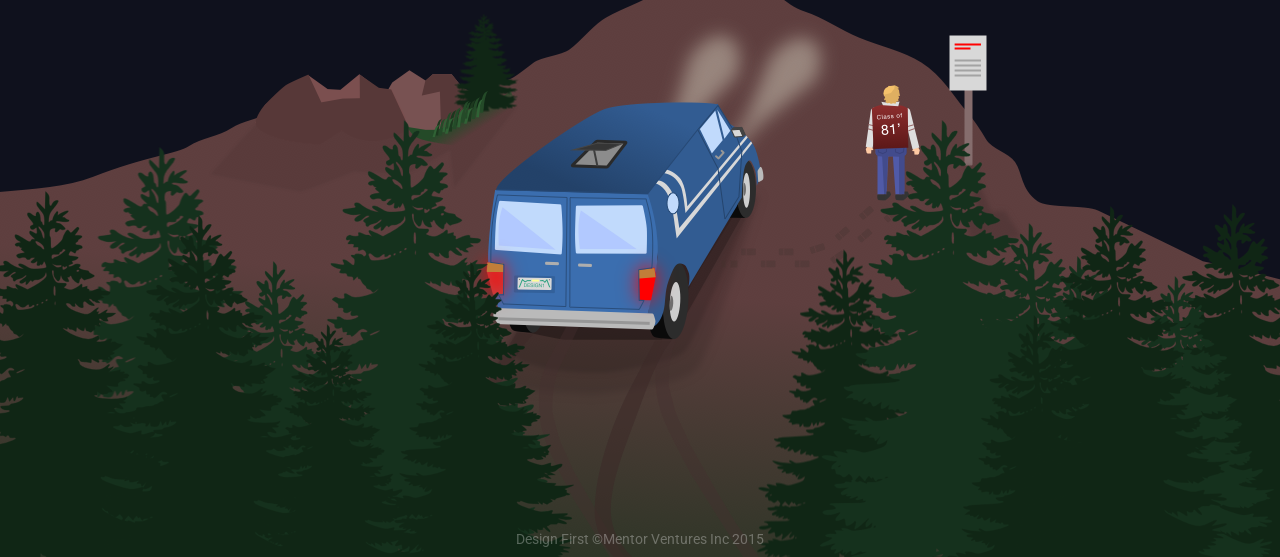
==== commit 8e3a7dc9: "finished apps pg" ====
--- a/index.html
+++ b/index.html
@@ -89,10 +89,10 @@
       <section class="baseline">
         <p><span>Our Apps have been featured</span></p>
         <div id="highlights">
-          <a href="#"><img class="animated" src="assets/img/laurel-wreath1.png" alt="P" /></a>
-          <a href="#"><img class="animated" src="assets/img/laurel-wreath2.png" alt="apple store" /></a>
-          <a href="http://www.geekwire.com/2015/founderfox-raises-400k-for-app-that-lets-founders-pitch-investors-with-short-videos/" target="_blank"><img class="animated" src="assets/img/laurel-wreath3.png" alt="geekwire" /></a>
-          <a href="#"><img class="animated" src="assets/img/laurel-wreath4.png" alt="the next web" /></a>
+          <a href="#"><img class="newsHighlights animated" src="assets/img/laurel-wreath1.png" alt="P" /></a>
+          <a href="#"><img class="newsHighlights animated" src="assets/img/laurel-wreath2.png" alt="apple store" /></a>
+          <a href="http://www.geekwire.com/2015/founderfox-raises-400k-for-app-that-lets-founders-pitch-investors-with-short-videos/" target="_blank"><img class="newsHighlights animated" src="assets/img/laurel-wreath3.png" alt="geekwire" /></a>
+          <a href="#"><img class="newsHighlights animated" src="assets/img/laurel-wreath4.png" alt="the next web" /></a>
         </div>
         <div class="makeout-point">
           <img src="assets/img/tree1.png" alt="tree" id="tree1" class="animated"/>
--- a/assets/css/style.css
+++ b/assets/css/style.css
@@ -945,14 +945,15 @@
       position: relative;
       background-color: #0F111D;
       background-attachment: fixed; }
-      main#apps section#appsHeader .wrapper .sky {
-        background-image: url(../img/appsSky.png);
+    @media (min-width: 1025px) {
+      main#apps section#appsHeader .sky {
+        background-image: url(../img/appsSkyLG.png);
         background-repeat: no-repeat;
         background-attachment: fixed;
         width: 100%;
         height: 100%;
         position: absolute; }
-      main#apps section#appsHeader .wrapper .comet {
+      main#apps section#appsHeader .comet {
         position: absolute;
         top: 400px;
         width: 230px;
@@ -960,16 +961,53 @@
         background-image: url(../img/comet2.png);
         background-repeat: no-repeat;
         background-size: 100%; }
-      main#apps section#appsHeader .wrapper .moon {
+      main#apps section#appsHeader .moon {
+        background-image: url(../img/moonLG.png);
+        background-repeat: no-repeat;
+        background-attachment: fixed;
+        width: 100%;
+        height: 100%;
+        position: absolute; }
+      main#apps section#appsHeader ul li.layer {
+        height: 50vh;
+        width: 1024px; }
+        main#apps section#appsHeader ul li.layer .clouds {
+          display: block;
+          background-image: url(../img/appClouds.png);
+          background-repeat: no-repeat;
+          background-position: top right;
+          width: 100%;
+          height: 100%;
+          position: absolute;
+          top: 129px;
+          right: 0; } }
+    @media (max-width: 1024px) {
+      main#apps section#appsHeader .sky {
+        background-image: url(../img/appsSky.png);
+        background-repeat: no-repeat;
+        background-attachment: fixed;
+        width: 100%;
+        height: 100%;
+        position: absolute; }
+      main#apps section#appsHeader .comet {
+        position: absolute;
+        top: 400px;
+        width: 230px;
+        height: 80px;
+        background-image: url(../img/comet2.png);
+        background-repeat: no-repeat;
+        background-size: 100%; }
+      main#apps section#appsHeader .moon {
         background-image: url(../img/moon.png);
         background-repeat: no-repeat;
         background-attachment: fixed;
         width: 100%;
         height: 100%;
         position: absolute; }
-      main#apps section#appsHeader .wrapper ul li.layer {
-        height: 50vh; }
-        main#apps section#appsHeader .wrapper ul li.layer .clouds {
+      main#apps section#appsHeader ul li.layer {
+        height: 50vh;
+        width: 1024px; }
+        main#apps section#appsHeader ul li.layer .clouds {
           display: block;
           background-image: url(../img/appClouds.png);
           background-repeat: no-repeat;
@@ -978,7 +1016,7 @@
           height: 100%;
           position: absolute;
           top: 129px;
-          right: 0; }
+          right: 0; } }
   main#apps section#appsBody #appsTitle {
     max-height: 89px;
     background: #fff;
@@ -993,9 +1031,120 @@
       display: inline-block; }
   main#apps section#appsBody .appBox {
     height: 758px;
+    max-width: 1024px;
     background: #fff;
     box-shadow: 0 20px 25px -10px rgba(0, 0, 0, 0.3);
-    margin-bottom: 56px; }
+    margin: 0 auto 56px;
+    position: relative; }
+    main#apps section#appsBody .appBox #founderfox {
+      height: 679px;
+      width: 100%;
+      position: absolute;
+      top: 17px;
+      background-image: url(../img/foxBG.png);
+      background-size: cover; }
+      main#apps section#appsBody .appBox #founderfox img.acquired {
+        float: right; }
+      main#apps section#appsBody .appBox #founderfox .aboutAppContainer {
+        width: 411px;
+        height: 100%;
+        position: relative; }
+        main#apps section#appsBody .appBox #founderfox .aboutAppContainer .acquired {
+          display: none; }
+        main#apps section#appsBody .appBox #founderfox .aboutAppContainer .aboutAppBG {
+          position: absolute;
+          top: 0;
+          right: 0;
+          bottom: 0;
+          left: 0;
+          background-position: left;
+          background-image: url(../img/foxBG.png);
+          background-size: cover;
+          -webkit-filter: blur(10px);
+          filter: blur(10px);
+          overflow: hidden; }
+        main#apps section#appsBody .appBox #founderfox .aboutAppContainer .aboutApp {
+          position: relative;
+          background-color: rgba(85, 85, 85, 0.75);
+          width: 100%;
+          height: 100%;
+          padding: 25px;
+          box-sizing: border-box;
+          text-align: left; }
+          main#apps section#appsBody .appBox #founderfox .aboutAppContainer .aboutApp #founderfox-logo {
+            margin-bottom: 61px; }
+          main#apps section#appsBody .appBox #founderfox .aboutAppContainer .aboutApp p {
+            margin-top: 0;
+            font-size: 14px;
+            font-weight: 100; }
+          main#apps section#appsBody .appBox #founderfox .aboutAppContainer .aboutApp .appHighlights {
+            position: absolute;
+            bottom: 148px;
+            left: 30px;
+            right: 30px;
+            display: -webkit-box;
+            display: -moz-box;
+            display: box;
+            display: -webkit-flex;
+            display: -moz-flex;
+            display: -ms-flexbox;
+            display: flex;
+            -webkit-box-pack: justify;
+            -moz-box-pack: justify;
+            box-pack: justify;
+            -webkit-justify-content: space-between;
+            -moz-justify-content: space-between;
+            -ms-justify-content: space-between;
+            -o-justify-content: space-between;
+            justify-content: space-between;
+            -ms-flex-pack: justify; }
+            main#apps section#appsBody .appBox #founderfox .aboutAppContainer .aboutApp .appHighlights img {
+              width: 65px;
+              height: 53px; }
+          main#apps section#appsBody .appBox #founderfox .aboutAppContainer .aboutApp .appStore {
+            background: #FF6363;
+            height: 110px;
+            position: absolute;
+            bottom: 0;
+            left: 0;
+            right: 0;
+            display: -webkit-box;
+            display: -moz-box;
+            display: box;
+            display: -webkit-flex;
+            display: -moz-flex;
+            display: -ms-flexbox;
+            display: flex;
+            -webkit-box-align: center;
+            -moz-box-align: center;
+            box-align: center;
+            -webkit-align-items: center;
+            -moz-align-items: center;
+            -ms-align-items: center;
+            -o-align-items: center;
+            align-items: center;
+            -ms-flex-align: center;
+            -webkit-box-pack: center;
+            -moz-box-pack: center;
+            box-pack: center;
+            -webkit-justify-content: center;
+            -moz-justify-content: center;
+            -ms-justify-content: center;
+            -o-justify-content: center;
+            justify-content: center;
+            -ms-flex-pack: center; }
+            main#apps section#appsBody .appBox #founderfox .aboutAppContainer .aboutApp .appStore img {
+              display: inline-block;
+              margin-right: 28px; }
+            main#apps section#appsBody .appBox #founderfox .aboutAppContainer .aboutApp .appStore a {
+              text-decoration: none;
+              display: inline-block;
+              font-size: 18px;
+              color: #fff;
+              font-weight: 100;
+              background: rgba(0, 0, 0, 0.4);
+              border-radius: 5px;
+              padding: 12px 35px; }
   main#apps section#appsBody #comingSoon {
     text-align: center;
     color: #4C4C4C;
@@ -1003,9 +1152,9 @@
     main#apps section#appsBody #comingSoon #comingSoonBox {
       position: absolute;
       top: 187px;
-      right: 230px;
+      right: 22%;
       bottom: 187px;
-      left: 230px; }
+      left: 22%; }
       main#apps section#appsBody #comingSoon #comingSoonBox p {
         margin: 0;
         font-size: 20px;
@@ -1018,20 +1167,24 @@
         display: block;
         text-align: center;
         border: none;
-        margin: 0 auto;
         box-sizing: border-box; }
       main#apps section#appsBody #comingSoon #comingSoonBox form input[type="email"] {
         margin-top: 90px;
-        font-size: 36px;
+        font-size: 3.5vw;
         border-bottom: 1px solid #979797;
         padding: 5px;
         width: 100%; }
+      @media (min-width: 1024px) {
+        main#apps section#appsBody #comingSoon #comingSoonBox form input[type="email"] {
+          font-size: 36px; } }
       main#apps section#appsBody #comingSoon #comingSoonBox form input[type="submit"] {
-        margin-top: 38px;
+        margin: 38px auto 0;
         background: #30BD94;
         font-size: 24px;
         font-weight: 300;
-        padding: 15px 164px;
+        padding: 15px 0px;
+        width: 100%;
+        max-width: 463px;
         border: none;
         border-radius: 5px;
         color: #fff; }
@@ -1044,6 +1197,237 @@
     font-size: 14px; }
     main#apps section#appsFooter p {
       margin: 0; }
+  @media (max-width: 667px) {
+    main#apps section#appsHeader .wrapper ul li .clouds {
+      display: none; }
+    main#apps section#appsBody #appsTitle {
+      max-height: 89px;
+      background: #fff;
+      color: #4C4C4C;
+      text-align: left;
+      padding: 25px;
+      margin-bottom: 17px; }
+      main#apps section#appsBody #appsTitle h1 {
+        margin: 0;
+        font-size: 30px;
+        font-weight: 400;
+        display: inline-block; }
+    main#apps section#appsBody .appBox {
+      height: 758px;
+      max-width: 1024px;
+      background: #fff;
+      box-shadow: 0 20px 25px -10px rgba(0, 0, 0, 0.3);
+      margin: 0 auto 56px;
+      position: relative; }
+      main#apps section#appsBody .appBox #founderfox {
+        min-height: 579px;
+        width: 100%;
+        position: absolute;
+        top: 17px;
+        background: none; }
+        main#apps section#appsBody .appBox #founderfox img.acquired {
+          display: none; }
+        main#apps section#appsBody .appBox #founderfox .aboutAppContainer {
+          width: 100%;
+          height: 100%;
+          position: relative; }
+          main#apps section#appsBody .appBox #founderfox .aboutAppContainer .acquired {
+            display: block;
+            background: #37A8DC;
+            height: 47px; }
+            main#apps section#appsBody .appBox #founderfox .aboutAppContainer .acquired p {
+              margin: 0;
+              padding: 15px;
+              font-size: 14px;
+              font-weight: 100; }
+          main#apps section#appsBody .appBox #founderfox .aboutAppContainer .aboutAppBG {
+            position: absolute;
+            top: 47px;
+            right: 0;
+            bottom: 0;
+            left: 0;
+            background-position: left;
+            background-image: url(../img/foxBG.png);
+            background-size: cover;
+            -webkit-filter: blur(10px);
+            filter: blur(10px);
+            overflow: hidden; }
+          main#apps section#appsBody .appBox #founderfox .aboutAppContainer .aboutApp {
+            position: relative;
+            background-color: rgba(85, 85, 85, 0.75);
+            width: 100%;
+            height: 100%;
+            padding: 25px;
+            box-sizing: border-box;
+            text-align: left; }
+            main#apps section#appsBody .appBox #founderfox .aboutAppContainer .aboutApp #founderfox-logo {
+              margin-bottom: 61px;
+              width: 100%; }
+            main#apps section#appsBody .appBox #founderfox .aboutAppContainer .aboutApp p {
+              margin-top: 0;
+              font-size: 14px;
+              font-weight: 100; }
+            main#apps section#appsBody .appBox #founderfox .aboutAppContainer .aboutApp .appHighlights {
+              position: relative;
+              top: 50px;
+              left: 0px;
+              right: 0px;
+              display: -webkit-box;
+              display: -moz-box;
+              display: box;
+              display: -webkit-flex;
+              display: -moz-flex;
+              display: -ms-flexbox;
+              display: flex;
+              -webkit-box-pack: distribute;
+              -moz-box-pack: distribute;
+              box-pack: distribute;
+              -webkit-justify-content: space-around;
+              -moz-justify-content: space-around;
+              -ms-justify-content: space-around;
+              -o-justify-content: space-around;
+              justify-content: space-around;
+              -ms-flex-pack: distribute;
+              -webkit-box-lines: multiple;
+              -moz-box-lines: multiple;
+              box-lines: multiple;
+              -webkit-flex-wrap: wrap;
+              -moz-flex-wrap: wrap;
+              -ms-flex-wrap: wrap;
+              flex-wrap: wrap; }
+              main#apps section#appsBody .appBox #founderfox .aboutAppContainer .aboutApp .appHighlights img {
+                width: 91px;
+                height: 74px;
+                padding-bottom: 30px; }
+            main#apps section#appsBody .appBox #founderfox .aboutAppContainer .aboutApp .appStore {
+              background: #FF6363;
+              height: 110px;
+              position: absolute;
+              bottom: 0;
+              left: 0;
+              right: 0;
+              display: -webkit-box;
+              display: -moz-box;
+              display: box;
+              display: -webkit-flex;
+              display: -moz-flex;
+              display: -ms-flexbox;
+              display: flex;
+              -webkit-box-align: center;
+              -moz-box-align: center;
+              box-align: center;
+              -webkit-align-items: center;
+              -moz-align-items: center;
+              -ms-align-items: center;
+              -o-align-items: center;
+              align-items: center;
+              -ms-flex-align: center;
+              -webkit-box-pack: center;
+              -moz-box-pack: center;
+              box-pack: center;
+              -webkit-justify-content: center;
+              -moz-justify-content: center;
+              -ms-justify-content: center;
+              -o-justify-content: center;
+              justify-content: center;
+              -ms-flex-pack: center; }
+              main#apps section#appsBody .appBox #founderfox .aboutAppContainer .aboutApp .appStore img {
+                display: inline-block;
+                margin-right: 28px; }
+              main#apps section#appsBody .appBox #founderfox .aboutAppContainer .aboutApp .appStore a {
+                display: none; }
+    main#apps section#appsBody #comingSoon {
+      text-align: center;
+      color: #4C4C4C;
+      position: relative;
+      height: 550px; }
+      main#apps section#appsBody #comingSoon #comingSoonBox {
+        position: absolute;
+        top: 10%;
+        right: 12%;
+        bottom: 0;
+        left: 12%; }
+        main#apps section#appsBody #comingSoon #comingSoonBox p {
+          margin: 0;
+          font-size: 20px;
+          opacity: 0.6; }
+        main#apps section#appsBody #comingSoon #comingSoonBox p.lead {
+          font-size: 36px;
+          opacity: 1;
+          margin-bottom: 10px; }
+        main#apps section#appsBody #comingSoon #comingSoonBox form input {
+          display: block;
+          text-align: center;
+          border: none;
+          box-sizing: border-box; }
+        main#apps section#appsBody #comingSoon #comingSoonBox form input[type="email"] {
+          margin: 50px auto 0;
+          font-size: 18px;
+          border: 1px solid #44C3FF;
+          border-radius: 5px;
+          padding: 10px 5px;
+          width: 100%;
+          max-width: 463px; }
+          main#apps section#appsBody #comingSoon #comingSoonBox form input[type="email"]::-webkit-input-placeholder {
+            color: #44C3FF;
+            font-weight: 100; }
+          main#apps section#appsBody #comingSoon #comingSoonBox form input[type="email"]::-moz-placeholder {
+            color: #44C3FF;
+            font-weight: 100; }
+          main#apps section#appsBody #comingSoon #comingSoonBox form input[type="email"]:-moz-placeholder {
+            color: #44C3FF;
+            font-weight: 100; }
+          main#apps section#appsBody #comingSoon #comingSoonBox form input[type="email"]:-ms-input-placeholder {
+            color: #44C3FF;
+            font-weight: 100; }
+        main#apps section#appsBody #comingSoon #comingSoonBox form input[type="submit"] {
+          margin: 20px auto 0;
+          background: #30BD94;
+          font-size: 24px;
+          font-weight: 300;
+          padding: 15px 0px;
+          width: 100%;
+          max-width: 463px;
+          border: none;
+          border-radius: 5px;
+          color: #fff; } }
+  @media (max-width: 400px) {
+    main#apps section#appsHeader .wrapper .comet {
+      position: absolute;
+      top: 300px;
+      width: 230px;
+      height: 80px;
+      background-image: url(../img/comet2.png);
+      background-repeat: no-repeat;
+      background-size: 100%; }
+    main#apps section#appsHeader .wrapper .moon {
+      background-image: url(../img/moon.png);
+      background-repeat: no-repeat;
+      background-attachment: fixed;
+      background-size: cover;
+      width: 100%;
+      height: 100%; }
+    main#apps section#appsHeader .wrapper ul li .clouds {
+      display: none; }
+    main#apps section#appsBody .appBox {
+      height: 835px; }
+      main#apps section#appsBody .appBox #founderfox {
+        height: 778px;
+        position: static;
+        padding-top: 12px; }
+        main#apps section#appsBody .appBox #founderfox .aboutAppContainer .aboutApp {
+          position: relative;
+          height: 731px; }
+          main#apps section#appsBody .appBox #founderfox .aboutAppContainer .aboutApp .appHighlights {
+            top: 20px; }
+    main#apps section#appsBody #comingSoon {
+      text-align: center;
+      color: #4C4C4C;
+      position: relative; }
+      main#apps section#appsBody #comingSoon #comingSoonBox {
+        top: 20%;
+        right: 5%;
+        left: 5%; } }
 
 footer {
   position: absolute;
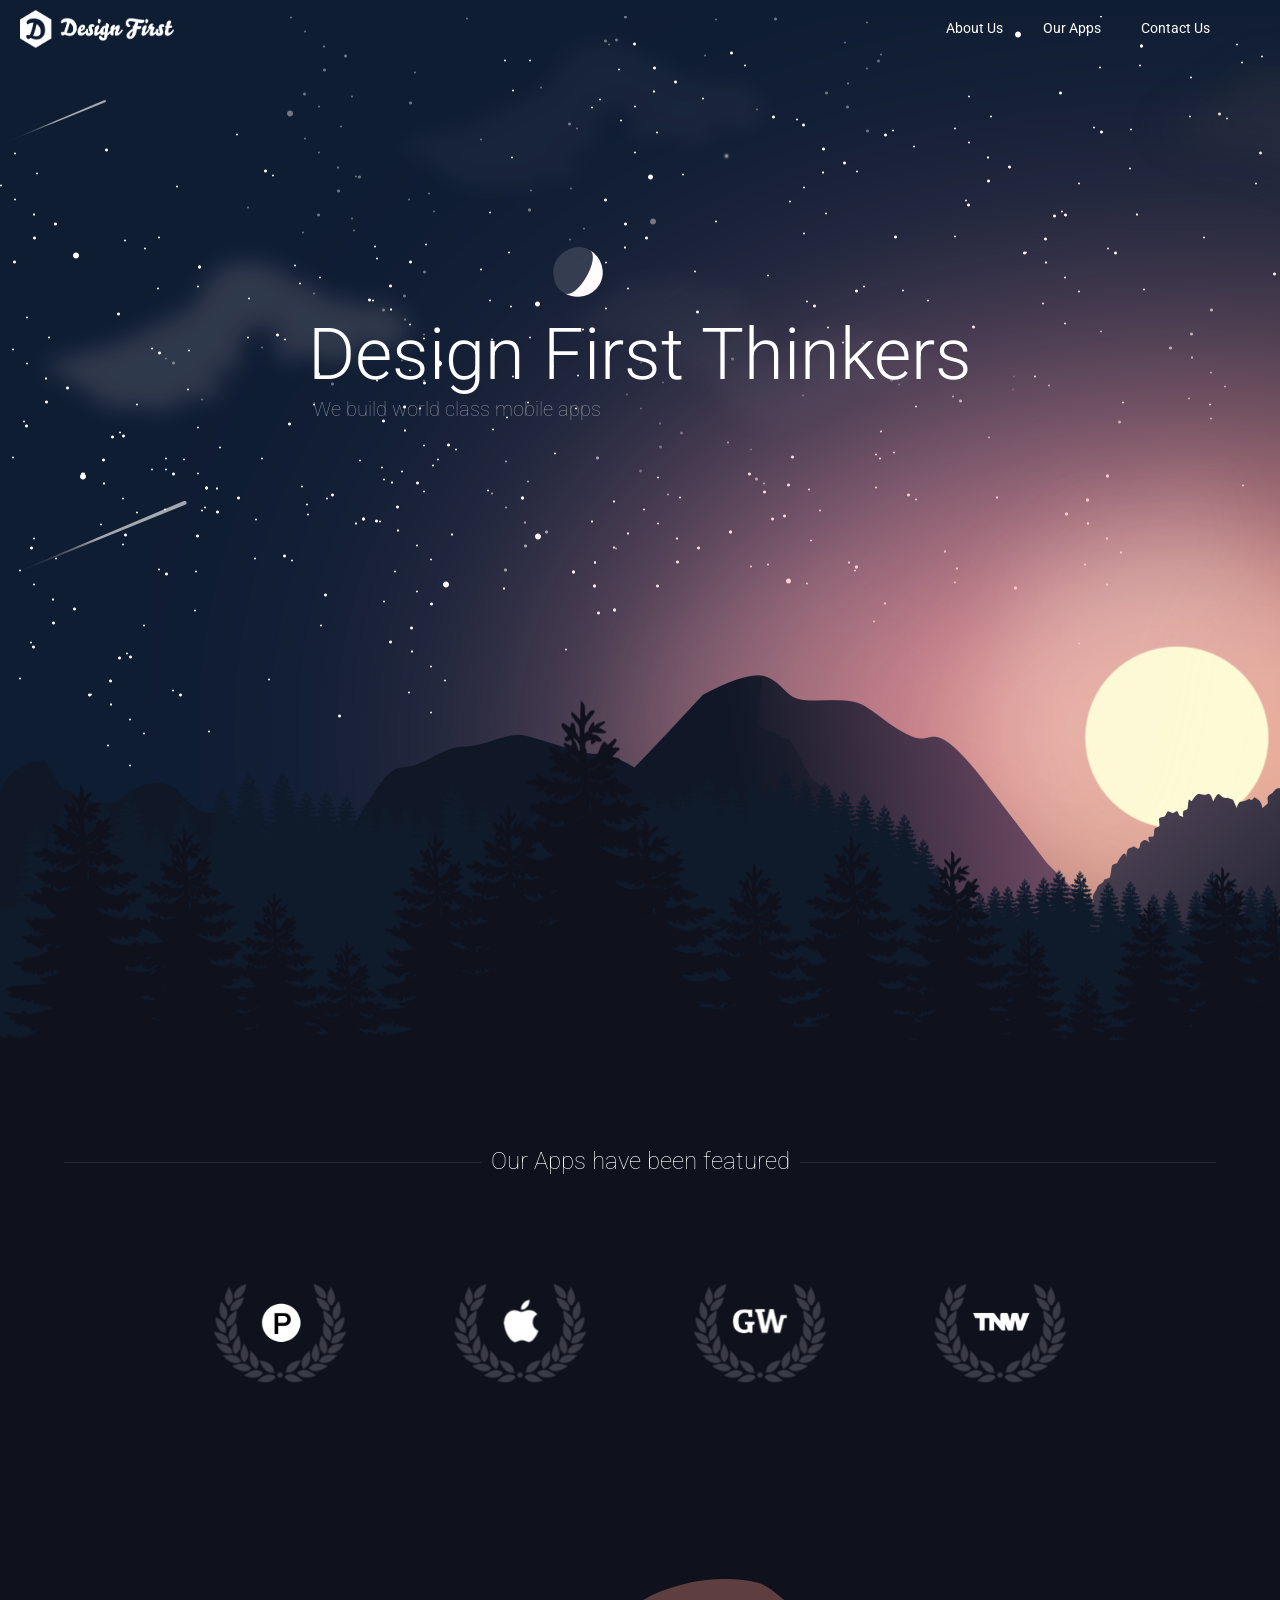
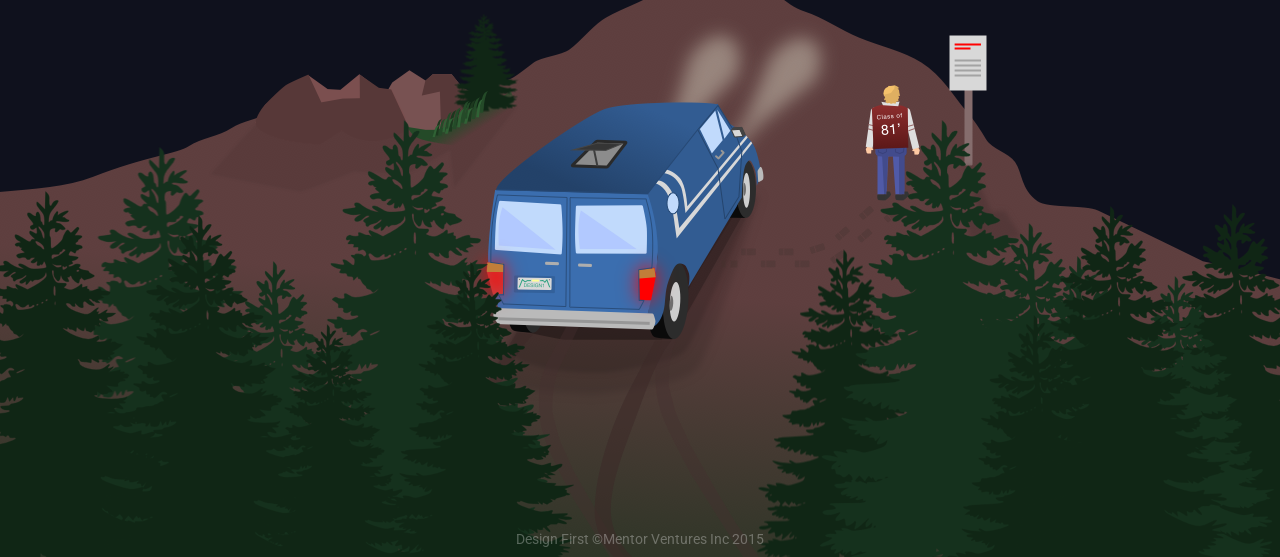
==== commit c17e1f6a: "adjusted mobile version of index" ====
--- a/index.html
+++ b/index.html
@@ -3,7 +3,7 @@
   <head>
     <meta charset="utf-8">
 <meta http-equiv="X-UA-Compatible" content="IE=edge,chrome=1">
-<meta name="viewport" content="width=device-width">
+<meta name="viewport" content="width=device-width, initial-scale=1">
 <title>Design First Thinkers</title>
 <link rel="stylesheet" href="http://code.ionicframework.com/ionicons/2.0.1/css/ionicons.min.css">
 <link rel="stylesheet" href="assets/css/style.css">
@@ -68,7 +68,7 @@
             <div class="comet1 shootingStar"></div>
             <div class="comet2 shootingStar-slow"></div>
       			<div class="sky"></div>
-            <div class="stars animated flash"></div>
+            <div class="stars"></div>
             <div class="sunset"></div>
             <ul id="scene">
               <li class="layer" data-depth=0.10><div class="clouds"></div></li>
--- a/assets/css/style.css
+++ b/assets/css/style.css
@@ -364,7 +364,8 @@
   margin: 0 auto; }
 
 main#about {
-  position: relative; }
+  position: relative;
+  background: #242C35; }
   main#about section#dudes {
     background-image: url(../img/aboutBG.png);
     height: 900px; }
@@ -539,6 +540,11 @@
         -o-justify-content: space-around;
         justify-content: space-around;
         -ms-flex-pack: distribute; } }
+@media (min-height: 1240px) {
+  main#about {
+    position: relative;
+    background: #242C35;
+    min-height: 100vh; } }
 .animated {
   -webkit-animation-fill-mode: both;
   -moz-animation-fill-mode: both;
@@ -1446,7 +1452,7 @@
   font-family: "Roboto", sans-serif;
   position: relative; }
   body main#index {
-    background: #0F132A;
+    background: #0F111D;
     position: relative; }
   @media all and (max-width: 1024px) {
     body section.skyline {
@@ -1508,6 +1514,7 @@
           top: 30%;
           left: 0;
           right: 0;
+          opacity: 0;
           display: -webkit-box;
           display: -moz-box;
           display: box;
@@ -1533,15 +1540,17 @@
           -o-justify-content: center;
           justify-content: center;
           -ms-flex-pack: center; }
-          body section.skyline .wrapper .title ul {
+        body section.skyline .wrapper .title.zoomIn {
+          opacity: 1; }
+          body section.skyline .wrapper .title.zoomIn ul {
             list-style: none;
             margin: 0;
             padding: 0; }
-            body section.skyline .wrapper .title ul #lead {
+            body section.skyline .wrapper .title.zoomIn ul #lead {
               font-size: 72px;
               font-weight: 300;
               margin: 0; }
-            body section.skyline .wrapper .title ul #sublead {
+            body section.skyline .wrapper .title.zoomIn ul #sublead {
               font-size: 20px;
               opacity: 0.5;
               font-weight: 100;
@@ -1718,6 +1727,7 @@
           top: 30%;
           left: 0;
           right: 0;
+          opacity: 0;
           display: -webkit-box;
           display: -moz-box;
           display: box;
@@ -1743,15 +1753,17 @@
           -o-justify-content: center;
           justify-content: center;
           -ms-flex-pack: center; }
-          body section.skyline .wrapper .title ul {
+        body section.skyline .wrapper .title.zoomIn {
+          opacity: 1; }
+          body section.skyline .wrapper .title.zoomIn ul {
             list-style: none;
             margin: 0;
             padding: 0; }
-            body section.skyline .wrapper .title ul #lead {
+            body section.skyline .wrapper .title.zoomIn ul #lead {
               font-size: 6vw;
               font-weight: 300;
               margin: 0; }
-            body section.skyline .wrapper .title ul #sublead {
+            body section.skyline .wrapper .title.zoomIn ul #sublead {
               font-size: 2.5vw;
               opacity: 0.5;
               font-weight: 100;
@@ -1870,6 +1882,319 @@
         body section.baseline .makeout-point img#tree16 {
           display: none; } }
   @media all and (max-width: 667px) {
+    body section.skyline .wrapper {
+      height: 200vh;
+      position: relative; }
+      body section.skyline .wrapper .comet1 {
+        position: absolute;
+        top: 10%;
+        width: 132px;
+        height: 70px;
+        background-image: url(../img/comet1.png);
+        background-repeat: no-repeat; }
+      body section.skyline .wrapper .comet2 {
+        position: absolute;
+        top: 20%;
+        width: 230px;
+        height: 70px;
+        background-image: url(../img/comet2.png);
+        background-repeat: no-repeat; }
+      body section.skyline .wrapper ul li.layer .clouds {
+        display: block;
+        background-image: url(../img/clouds.png);
+        background-repeat: no-repeat;
+        width: 150%;
+        height: 150%;
+        position: absolute;
+        top: 0;
+        left: -25%; }
+      body section.skyline .wrapper .sunset {
+        background-image: url(../img/sunset.png);
+        background-repeat: no-repeat;
+        background-size: cover;
+        width: 100%;
+        height: 100%;
+        position: absolute;
+        top: 0;
+        left: 0px; }
+      body section.skyline .wrapper .title {
+        color: #fff;
+        position: absolute;
+        top: 20%;
+        left: 0;
+        right: 0;
+        opacity: 0;
+        display: -webkit-box;
+        display: -moz-box;
+        display: box;
+        display: -webkit-flex;
+        display: -moz-flex;
+        display: -ms-flexbox;
+        display: flex;
+        -webkit-box-align: center;
+        -moz-box-align: center;
+        box-align: center;
+        -webkit-align-items: center;
+        -moz-align-items: center;
+        -ms-align-items: center;
+        -o-align-items: center;
+        align-items: center;
+        -ms-flex-align: center;
+        -webkit-box-pack: center;
+        -moz-box-pack: center;
+        box-pack: center;
+        -webkit-justify-content: center;
+        -moz-justify-content: center;
+        -ms-justify-content: center;
+        -o-justify-content: center;
+        justify-content: center;
+        -ms-flex-pack: center; }
+      body section.skyline .wrapper .title.zoomIn {
+        opacity: 1; }
+        body section.skyline .wrapper .title.zoomIn ul {
+          list-style: none;
+          margin: 0;
+          padding: 0; }
+          body section.skyline .wrapper .title.zoomIn ul #lead {
+            font-size: 6vw;
+            font-weight: 300;
+            margin: 0; }
+          body section.skyline .wrapper .title.zoomIn ul #sublead {
+            font-size: 20px;
+            opacity: 0.5;
+            font-weight: 100;
+            margin: 0;
+            padding-left: 2px; }
+      body section.skyline .wrapper .mountains {
+        background-size: 100%;
+        width: 100%;
+        height: 100%;
+        position: absolute;
+        top: 0;
+        left: 0; }
+      body section.skyline .wrapper .backTrees {
+        background-size: 100%;
+        width: 100%;
+        height: 100%;
+        position: absolute;
+        top: 0;
+        left: 0; }
+      body section.skyline .wrapper .midTrees {
+        background-size: 100%;
+        width: 100%;
+        height: 100%;
+        position: absolute;
+        top: 0; }
+      body section.skyline .wrapper .frontTrees {
+        background-size: 100%;
+        width: 100%;
+        height: 100%;
+        position: absolute;
+        top: 40%; } }
+  @media all and (max-width: 667px) and (max-width: 500px) {
+    body section.skyline .wrapper .wrapper {
+      height: 824px; }
+      body section.skyline .wrapper .wrapper .frontTrees {
+        top: 375px; } }
+  @media all and (max-width: 667px) {
+    body section.baseline #highlights {
+      padding: 20px;
+      display: -webkit-box;
+      display: -moz-box;
+      display: box;
+      display: -webkit-flex;
+      display: -moz-flex;
+      display: -ms-flexbox;
+      display: flex;
+      -webkit-box-pack: distribute;
+      -moz-box-pack: distribute;
+      box-pack: distribute;
+      -webkit-justify-content: space-around;
+      -moz-justify-content: space-around;
+      -ms-justify-content: space-around;
+      -o-justify-content: space-around;
+      justify-content: space-around;
+      -ms-flex-pack: distribute;
+      -webkit-box-lines: multiple;
+      -moz-box-lines: multiple;
+      box-lines: multiple;
+      -webkit-flex-wrap: wrap;
+      -moz-flex-wrap: wrap;
+      -ms-flex-wrap: wrap;
+      flex-wrap: wrap; }
+      body section.baseline #highlights img {
+        background: #0F111D;
+        width: 134px;
+        height: 100px;
+        margin: 0 50px 50px; }
+    body section.baseline .makeout-point {
+      position: relative;
+      bottom: 0;
+      left: 0;
+      right: 0;
+      margin-top: 15vh;
+      padding-top: 0px;
+      height: 200vh;
+      max-height: calc(1024px - 75vh);
+      max-width: 1366px;
+      background-image: url(../img/vanGuy.png);
+      background-size: calc(1024px - 25vw) auto;
+      background-repeat: no-repeat;
+      background-position: bottom center; }
+      body section.baseline .makeout-point img#tree1 {
+        height: 47%;
+        position: absolute;
+        bottom: -1.5em;
+        left: -8%; }
+      body section.baseline .makeout-point img#tree2 {
+        height: 37%;
+        position: absolute;
+        bottom: -1.2em;
+        left: 5%;
+        z-index: 1; }
+      body section.baseline .makeout-point img#tree3 {
+        height: 40%;
+        position: absolute;
+        bottom: -1.2em;
+        right: 8%; }
+      body section.baseline .makeout-point img#tree4 {
+        height: 50%;
+        position: absolute;
+        bottom: -1.5em;
+        right: -8%;
+        z-index: 1; } }
+  @media all and (max-width: 414px) {
+    body section.skyline .wrapper {
+      height: 100vh;
+      position: relative; }
+      body section.skyline .wrapper .sky {
+        background-image: url(../img/sky.png);
+        background-repeat: no-repeat;
+        background-size: cover;
+        width: 100%;
+        height: 100%;
+        position: absolute; }
+      body section.skyline .wrapper .stars {
+        background-image: url(../img/stars.png);
+        background-repeat: no-repeat;
+        background-size: cover;
+        width: 100%;
+        height: 100%;
+        position: absolute; }
+      body section.skyline .wrapper .sunset {
+        background-image: url(../img/sunset.png);
+        background-repeat: no-repeat;
+        background-size: 100%;
+        background-position: center;
+        width: 100%;
+        height: 100%;
+        position: absolute;
+        top: 0;
+        left: 0; }
+      body section.skyline .wrapper .comet1 {
+        position: absolute;
+        top: 0%;
+        width: 132px;
+        height: 70px;
+        background-image: url(../img/comet1.png);
+        background-repeat: no-repeat; }
+      body section.skyline .wrapper .comet2 {
+        position: absolute;
+        top: 5%;
+        width: 230px;
+        height: 70px;
+        background-image: url(../img/comet2.png);
+        background-repeat: no-repeat; }
+      body section.skyline .wrapper .title {
+        color: #fff;
+        position: absolute;
+        top: 25vh;
+        left: 0;
+        right: 0;
+        opacity: 0;
+        display: -webkit-box;
+        display: -moz-box;
+        display: box;
+        display: -webkit-flex;
+        display: -moz-flex;
+        display: -ms-flexbox;
+        display: flex;
+        -webkit-box-align: center;
+        -moz-box-align: center;
+        box-align: center;
+        -webkit-align-items: center;
+        -moz-align-items: center;
+        -ms-align-items: center;
+        -o-align-items: center;
+        align-items: center;
+        -ms-flex-align: center;
+        -webkit-box-pack: center;
+        -moz-box-pack: center;
+        box-pack: center;
+        -webkit-justify-content: center;
+        -moz-justify-content: center;
+        -ms-justify-content: center;
+        -o-justify-content: center;
+        justify-content: center;
+        -ms-flex-pack: center; }
+      body section.skyline .wrapper .title.zoomIn {
+        opacity: 1; }
+        body section.skyline .wrapper .title.zoomIn ul {
+          list-style: none;
+          margin: 0;
+          padding: 0; }
+          body section.skyline .wrapper .title.zoomIn ul #lead {
+            font-size: 6vw;
+            font-weight: 300;
+            margin: 0; }
+          body section.skyline .wrapper .title.zoomIn ul #sublead {
+            font-size: 4vw;
+            opacity: 0.5;
+            font-weight: 100;
+            margin: 0;
+            padding-left: 2px; }
+      body section.skyline .wrapper ul li.layer .clouds {
+        display: block;
+        background-image: url(../img/cloudsLG.png);
+        background-repeat: no-repeat;
+        background-size: 125%;
+        width: 150%;
+        height: 100%;
+        position: absolute;
+        top: 100px;
+        left: -25%; }
+      body section.skyline .wrapper .mountains {
+        background-size: 100%;
+        width: 150%;
+        height: 100%;
+        position: absolute;
+        top: 0;
+        left: -25%; }
+      body section.skyline .wrapper .backTrees {
+        background-size: 100%;
+        width: 150%;
+        height: 100%;
+        position: absolute;
+        top: 0;
+        left: -20%; }
+      body section.skyline .wrapper .midTrees {
+        background-size: 100%;
+        width: 150%;
+        height: 100%;
+        position: absolute;
+        top: 0; }
+      body section.skyline .wrapper .frontTrees {
+        background-image: url(../img/frontTrees.png);
+        background-repeat: no-repeat;
+        background-size: 100%;
+        width: 100%;
+        height: 100%;
+        position: absolute;
+        top: 50%; }
+    body section.baseline .makeout-point {
+      background-size: cover;
+      background-position: center; } }
+  @media all and (min-width: 1025px) and (max-width: 2000px) {
     body section.skyline {
       position: relative;
       overflow: hidden;
@@ -1878,10 +2203,9 @@
       background-size: cover;
       background-position: center; }
       body section.skyline .wrapper {
-        height: 924px;
-        position: relative; }
+        height: 1024px; }
         body section.skyline .wrapper .sky {
-          background-image: url(../img/sky.png);
+          background-image: url(../img/skyLG.png);
           background-repeat: no-repeat;
           width: 100%;
           height: 100%;
@@ -1895,17 +2219,13 @@
           background-repeat: no-repeat; }
         body section.skyline .wrapper .comet2 {
           position: absolute;
-          top: 400px;
+          top: 500px;
           width: 230px;
           height: 70px;
           background-image: url(../img/comet2.png);
           background-repeat: no-repeat; }
         body section.skyline .wrapper .stars {
-          background-image: url(../img/stars.png);
-          background-repeat: no-repeat;
-          width: 100%;
-          height: 100%;
-          position: absolute; }
+          display: none; }
         body section.skyline .wrapper ul li.layer {
           height: 100vh; }
           body section.skyline .wrapper ul li.layer .clouds {
@@ -1913,21 +2233,17 @@
             background-image: url(../img/cloudsLG.png);
             background-repeat: no-repeat;
             width: 150%;
-            height: 150%;
+            height: 100%;
             position: absolute;
             top: 0;
-            left: -25%; }
+            left: -20px; }
         body section.skyline .wrapper .sunset {
-          background-image: url(../img/sunset.png);
+          background-image: url(../img/sunsetLG.png);
           background-repeat: no-repeat;
-          background-attachment: fixed;
-          background-size: 125%;
-          background-position: -50px center;
-          width: 150%;
+          width: 100%;
           height: 100%;
           position: absolute;
-          top: 7%;
-          left: 0px; }
+          left: 150px; }
         body section.skyline .wrapper .title {
           color: #fff;
           position: absolute;
@@ -1967,488 +2283,10 @@
             margin: 0;
             padding: 0; }
             body section.skyline .wrapper .title.zoomIn ul #lead {
-              font-size: 6vw;
+              font-size: 72px;
               font-weight: 300;
               margin: 0; }
             body section.skyline .wrapper .title.zoomIn ul #sublead {
-              font-size: 20px;
-              opacity: 0.5;
-              font-weight: 100;
-              margin: 0;
-              padding-left: 5px; }
-        body section.skyline .wrapper .mountains {
-          background-image: url(../img/mountains.png);
-          background-repeat: no-repeat;
-          background-size: 100%;
-          width: 150%;
-          height: 100%;
-          position: absolute;
-          top: 75px;
-          left: -25%; }
-        body section.skyline .wrapper .backTrees {
-          background-image: url(../img/backTrees.png);
-          background-repeat: no-repeat;
-          background-size: 100%;
-          width: 150%;
-          height: 100%;
-          position: absolute;
-          top: 75px;
-          left: -20%; }
-        body section.skyline .wrapper .midTrees {
-          background-image: url(../img/midTrees.png);
-          background-repeat: no-repeat;
-          background-size: 100%;
-          width: 150%;
-          height: 100%;
-          position: absolute;
-          top: 50px; }
-        body section.skyline .wrapper .frontTrees {
-          background-image: url(../img/frontTrees.png);
-          background-repeat: no-repeat;
-          background-size: 100%;
-          width: 120%;
-          height: 100%;
-          position: absolute;
-          top: 425px; } }
-    @media all and (max-width: 667px) and (max-width: 500px) {
-      body section.skyline .wrapper .wrapper {
-        height: 824px; }
-        body section.skyline .wrapper .wrapper .frontTrees {
-          top: 375px; } }
-  @media all and (max-width: 667px) {
-    body section.baseline {
-      background: #0F111D;
-      margin: 0;
-      padding-top: 100px;
-      overflow: hidden;
-      position: relative; }
-      body section.baseline p {
-        text-align: center;
-        font-size: 24px;
-        font-weight: 100;
-        color: #fff;
-        width: 100%;
-        border-bottom: 1px solid rgba(255, 255, 255, 0.2);
-        line-height: 0.1em;
-        margin: 20px 0 100px; }
-        body section.baseline p span {
-          background: #0F111D;
-          padding: 0 10px; }
-      body section.baseline #highlights {
-        padding: 20px;
-        display: -webkit-box;
-        display: -moz-box;
-        display: box;
-        display: -webkit-flex;
-        display: -moz-flex;
-        display: -ms-flexbox;
-        display: flex;
-        -webkit-box-pack: distribute;
-        -moz-box-pack: distribute;
-        box-pack: distribute;
-        -webkit-justify-content: space-around;
-        -moz-justify-content: space-around;
-        -ms-justify-content: space-around;
-        -o-justify-content: space-around;
-        justify-content: space-around;
-        -ms-flex-pack: distribute;
-        -webkit-box-lines: multiple;
-        -moz-box-lines: multiple;
-        box-lines: multiple;
-        -webkit-flex-wrap: wrap;
-        -moz-flex-wrap: wrap;
-        -ms-flex-wrap: wrap;
-        flex-wrap: wrap; }
-        body section.baseline #highlights img {
-          background: #0F111D;
-          width: 134px;
-          height: 100px;
-          margin: 0 50px 50px; }
-      body section.baseline .makeout-point {
-        position: relative;
-        bottom: 0;
-        left: 0;
-        right: 0;
-        margin-top: 15vh;
-        padding-top: 0px;
-        height: 200vh;
-        max-height: calc(1024px - 75vh);
-        max-width: 1366px;
-        background-image: url(../img/vanGuy.png);
-        background-size: calc(1024px - 25vw) auto;
-        background-repeat: no-repeat;
-        background-position: bottom center; }
-        body section.baseline .makeout-point img#tree1 {
-          height: 47%;
-          position: absolute;
-          bottom: -1.5em;
-          left: -8%; }
-        body section.baseline .makeout-point img#tree2 {
-          height: 37%;
-          position: absolute;
-          bottom: -1.2em;
-          left: 5%;
-          z-index: 1; }
-        body section.baseline .makeout-point img#tree3 {
-          height: 40%;
-          position: absolute;
-          bottom: -1.2em;
-          right: 8%; }
-        body section.baseline .makeout-point img#tree4 {
-          height: 50%;
-          position: absolute;
-          bottom: -1.5em;
-          right: -8%;
-          z-index: 1; }
-        body section.baseline .makeout-point img#tree5,
-        body section.baseline .makeout-point img#tree6,
-        body section.baseline .makeout-point img#tree7,
-        body section.baseline .makeout-point img#tree8,
-        body section.baseline .makeout-point img#tree9,
-        body section.baseline .makeout-point img#tree10,
-        body section.baseline .makeout-point img#tree11,
-        body section.baseline .makeout-point img#tree12,
-        body section.baseline .makeout-point img#tree13,
-        body section.baseline .makeout-point img#tree14,
-        body section.baseline .makeout-point img#tree15,
-        body section.baseline .makeout-point img#tree16 {
-          display: none; } }
-  @media all and (max-width: 414px) {
-    body section.skyline {
-      position: relative;
-      overflow: hidden;
-      margin: 0;
-      background-image: url(../img/backBox.png);
-      background-size: cover;
-      background-position: center; }
-      body section.skyline .wrapper {
-        height: 110vh;
-        position: relative; }
-        body section.skyline .wrapper .sky {
-          background-image: url(../img/sky.png);
-          background-repeat: no-repeat;
-          background-size: cover;
-          width: 100%;
-          height: 100%;
-          position: absolute; }
-        body section.skyline .wrapper .comet1 {
-          position: absolute;
-          top: 100px;
-          width: 132px;
-          height: 70px;
-          background-image: url(../img/comet1.png);
-          background-repeat: no-repeat; }
-        body section.skyline .wrapper .comet2 {
-          position: absolute;
-          top: 400px;
-          width: 230px;
-          height: 70px;
-          background-image: url(../img/comet2.png);
-          background-repeat: no-repeat; }
-        body section.skyline .wrapper .stars {
-          background-image: url(../img/stars.png);
-          background-repeat: no-repeat;
-          background-size: cover;
-          width: 100%;
-          height: 100%;
-          position: absolute; }
-        body section.skyline .wrapper ul li.layer {
-          height: 100vh; }
-          body section.skyline .wrapper ul li.layer .clouds {
-            display: block;
-            background-image: url(../img/cloudsLG.png);
-            background-repeat: no-repeat;
-            background-size: 125%;
-            width: 150%;
-            height: 100%;
-            position: absolute;
-            top: 100px;
-            left: -25%; }
-        body section.skyline .wrapper .sunset {
-          background-image: url(../img/sunset.png);
-          background-repeat: no-repeat;
-          background-attachment: fixed;
-          background-size: 125%;
-          background-position: -50px center;
-          width: 150%;
-          height: 100%;
-          position: absolute;
-          top: 7%;
-          left: 0px; }
-        body section.skyline .wrapper .title {
-          color: #fff;
-          position: absolute;
-          top: 30%;
-          left: 0;
-          right: 0;
-          opacity: 0;
-          display: -webkit-box;
-          display: -moz-box;
-          display: box;
-          display: -webkit-flex;
-          display: -moz-flex;
-          display: -ms-flexbox;
-          display: flex;
-          -webkit-box-align: center;
-          -moz-box-align: center;
-          box-align: center;
-          -webkit-align-items: center;
-          -moz-align-items: center;
-          -ms-align-items: center;
-          -o-align-items: center;
-          align-items: center;
-          -ms-flex-align: center;
-          -webkit-box-pack: center;
-          -moz-box-pack: center;
-          box-pack: center;
-          -webkit-justify-content: center;
-          -moz-justify-content: center;
-          -ms-justify-content: center;
-          -o-justify-content: center;
-          justify-content: center;
-          -ms-flex-pack: center; }
-        body section.skyline .wrapper .title.zoomIn {
-          opacity: 1; }
-          body section.skyline .wrapper .title.zoomIn ul {
-            list-style: none;
-            margin: 0;
-            padding: 0; }
-            body section.skyline .wrapper .title.zoomIn ul #lead {
-              font-size: 6vw;
-              font-weight: 300;
-              margin: 0; }
-            body section.skyline .wrapper .title.zoomIn ul #sublead {
-              font-size: 20px;
-              opacity: 0.5;
-              font-weight: 100;
-              margin: 0;
-              padding-left: 5px; }
-        body section.skyline .wrapper .mountains {
-          background-image: url(../img/mountains.png);
-          background-repeat: no-repeat;
-          background-size: 100%;
-          width: 150%;
-          height: 100%;
-          position: absolute;
-          top: 75px;
-          left: -25%; }
-        body section.skyline .wrapper .backTrees {
-          background-image: url(../img/backTrees.png);
-          background-repeat: no-repeat;
-          background-size: 100%;
-          width: 150%;
-          height: 100%;
-          position: absolute;
-          top: 75px;
-          left: -20%; }
-        body section.skyline .wrapper .midTrees {
-          background-image: url(../img/midTrees.png);
-          background-repeat: no-repeat;
-          background-size: 100%;
-          width: 150%;
-          height: 100%;
-          position: absolute;
-          top: 50px; }
-        body section.skyline .wrapper .frontTrees {
-          background-image: url(../img/frontTrees.png);
-          background-repeat: no-repeat;
-          background-size: 100%;
-          width: 120%;
-          height: 100%;
-          position: absolute;
-          top: 275px; }
-    body section.baseline {
-      background: #0F111D;
-      margin: 0;
-      padding-top: 100px;
-      overflow: hidden;
-      position: relative; }
-      body section.baseline p {
-        text-align: center;
-        font-size: 24px;
-        font-weight: 100;
-        color: #fff;
-        width: 100%;
-        border-bottom: 1px solid rgba(255, 255, 255, 0.2);
-        line-height: 0.1em;
-        margin: 20px 0 100px; }
-        body section.baseline p span {
-          background: #0F111D;
-          padding: 0 10px; }
-      body section.baseline #highlights {
-        padding: 20px;
-        display: -webkit-box;
-        display: -moz-box;
-        display: box;
-        display: -webkit-flex;
-        display: -moz-flex;
-        display: -ms-flexbox;
-        display: flex;
-        -webkit-box-pack: distribute;
-        -moz-box-pack: distribute;
-        box-pack: distribute;
-        -webkit-justify-content: space-around;
-        -moz-justify-content: space-around;
-        -ms-justify-content: space-around;
-        -o-justify-content: space-around;
-        justify-content: space-around;
-        -ms-flex-pack: distribute;
-        -webkit-box-lines: multiple;
-        -moz-box-lines: multiple;
-        box-lines: multiple;
-        -webkit-flex-wrap: wrap;
-        -moz-flex-wrap: wrap;
-        -ms-flex-wrap: wrap;
-        flex-wrap: wrap; }
-        body section.baseline #highlights img {
-          background: #0F111D;
-          width: 134px;
-          height: 100px;
-          margin: 0 50px 50px; }
-      body section.baseline .makeout-point {
-        position: relative;
-        bottom: 0;
-        left: 0;
-        right: 0;
-        margin-top: 15vh;
-        padding-top: 0px;
-        height: 200vh;
-        max-height: calc(1024px - 75vh);
-        max-width: 1366px;
-        background-image: url(../img/vanGuy.png);
-        background-size: calc(1024px - 25vw) auto;
-        background-repeat: no-repeat;
-        background-position: bottom center; }
-        body section.baseline .makeout-point img#tree1 {
-          height: 47%;
-          position: absolute;
-          bottom: -1.5em;
-          left: -8%; }
-        body section.baseline .makeout-point img#tree2 {
-          height: 37%;
-          position: absolute;
-          bottom: -1.2em;
-          left: 5%;
-          z-index: 1; }
-        body section.baseline .makeout-point img#tree3 {
-          height: 40%;
-          position: absolute;
-          bottom: -1.2em;
-          right: 8%; }
-        body section.baseline .makeout-point img#tree4 {
-          height: 50%;
-          position: absolute;
-          bottom: -1.5em;
-          right: -8%;
-          z-index: 1; }
-        body section.baseline .makeout-point img#tree5,
-        body section.baseline .makeout-point img#tree6,
-        body section.baseline .makeout-point img#tree7,
-        body section.baseline .makeout-point img#tree8,
-        body section.baseline .makeout-point img#tree9,
-        body section.baseline .makeout-point img#tree10,
-        body section.baseline .makeout-point img#tree11,
-        body section.baseline .makeout-point img#tree12,
-        body section.baseline .makeout-point img#tree13,
-        body section.baseline .makeout-point img#tree14,
-        body section.baseline .makeout-point img#tree15,
-        body section.baseline .makeout-point img#tree16 {
-          display: none; } }
-  @media all and (min-width: 1025px) {
-    body section.skyline {
-      position: relative;
-      overflow: hidden;
-      margin: 0;
-      background-image: url(../img/backBox.png);
-      background-size: cover;
-      background-position: center; }
-      body section.skyline .wrapper {
-        height: 1024px; }
-        body section.skyline .wrapper .sky {
-          background-image: url(../img/skyLG.png);
-          background-repeat: no-repeat;
-          width: 100%;
-          height: 100%;
-          position: absolute; }
-        body section.skyline .wrapper .comet1 {
-          position: absolute;
-          top: 100px;
-          width: 132px;
-          height: 70px;
-          background-image: url(../img/comet1.png);
-          background-repeat: no-repeat; }
-        body section.skyline .wrapper .comet2 {
-          position: absolute;
-          top: 500px;
-          width: 230px;
-          height: 70px;
-          background-image: url(../img/comet2.png);
-          background-repeat: no-repeat; }
-        body section.skyline .wrapper .stars {
-          display: none;
-          background-image: url(../img/stars.png);
-          background-repeat: no-repeat;
-          width: 100%;
-          height: 100%;
-          position: absolute; }
-        body section.skyline .wrapper ul li.layer {
-          height: 100vh; }
-          body section.skyline .wrapper ul li.layer .clouds {
-            display: block;
-            background-image: url(../img/cloudsLG.png);
-            background-repeat: no-repeat;
-            width: 150%;
-            height: 100%;
-            position: absolute;
-            top: 0;
-            left: -20px; }
-        body section.skyline .wrapper .sunset {
-          background-image: url(../img/sunsetLG.png);
-          background-repeat: no-repeat;
-          width: 100%;
-          height: 100%;
-          position: absolute;
-          left: 150px; }
-        body section.skyline .wrapper .title {
-          color: #fff;
-          position: absolute;
-          top: 30%;
-          left: 0;
-          right: 0;
-          display: -webkit-box;
-          display: -moz-box;
-          display: box;
-          display: -webkit-flex;
-          display: -moz-flex;
-          display: -ms-flexbox;
-          display: flex;
-          -webkit-box-align: center;
-          -moz-box-align: center;
-          box-align: center;
-          -webkit-align-items: center;
-          -moz-align-items: center;
-          -ms-align-items: center;
-          -o-align-items: center;
-          align-items: center;
-          -ms-flex-align: center;
-          -webkit-box-pack: center;
-          -moz-box-pack: center;
-          box-pack: center;
-          -webkit-justify-content: center;
-          -moz-justify-content: center;
-          -ms-justify-content: center;
-          -o-justify-content: center;
-          justify-content: center;
-          -ms-flex-pack: center; }
-          body section.skyline .wrapper .title ul {
-            list-style: none;
-            margin: 0;
-            padding: 0; }
-            body section.skyline .wrapper .title ul #lead {
-              font-size: 72px;
-              font-weight: 300;
-              margin: 0; }
-            body section.skyline .wrapper .title ul #sublead {
               font-size: 20px;
               opacity: 0.5;
               font-weight: 100;
@@ -2462,13 +2300,7 @@
           position: absolute;
           top: 675px; }
         body section.skyline .wrapper .backTrees {
-          display: none;
-          background-image: url(../img/backTrees.png);
-          background-repeat: no-repeat;
-          width: 100%;
-          height: 100%;
-          position: absolute;
-          top: 75px; }
+          display: none; }
         body section.skyline .wrapper .midTrees {
           background-image: url(../img/midTreesLG.png);
           background-repeat: no-repeat;
@@ -2532,6 +2364,249 @@
         background-image: url(../img/vanGuyLG.png);
         background-repeat: no-repeat;
         background-position: bottom; }
+        body section.baseline .makeout-point img#tree1 {
+          position: absolute;
+          bottom: -1.5em;
+          left: 22%; }
+        body section.baseline .makeout-point img#tree2 {
+          position: absolute;
+          bottom: -2em;
+          left: 30%;
+          z-index: 1; }
+        body section.baseline .makeout-point img#tree3 {
+          position: absolute;
+          bottom: -1.2em;
+          right: 26%; }
+        body section.baseline .makeout-point img#tree4 {
+          position: absolute;
+          bottom: -1.5em;
+          right: 15%;
+          z-index: 1; }
+        body section.baseline .makeout-point img#tree5 {
+          position: absolute;
+          bottom: -1.5em;
+          left: -4.5%;
+          z-index: 1; }
+        body section.baseline .makeout-point img#tree6 {
+          position: absolute;
+          bottom: -0.5em;
+          left: 3%; }
+        body section.baseline .makeout-point img#tree7 {
+          position: absolute;
+          bottom: -1em;
+          left: 7.5%;
+          z-index: 1; }
+        body section.baseline .makeout-point img#tree8 {
+          position: absolute;
+          bottom: -2em;
+          left: 14%; }
+        body section.baseline .makeout-point img#tree9 {
+          position: absolute;
+          bottom: -1.5em;
+          left: 20%;
+          z-index: 1; }
+        body section.baseline .makeout-point img#tree10 {
+          position: absolute;
+          bottom: 0;
+          right: 11%;
+          z-index: 2; }
+        body section.baseline .makeout-point img#tree11 {
+          position: absolute;
+          bottom: 0;
+          right: 10%; }
+        body section.baseline .makeout-point img#tree12 {
+          position: absolute;
+          bottom: 0;
+          right: 7%;
+          z-index: 1; }
+        body section.baseline .makeout-point img#tree13 {
+          position: absolute;
+          bottom: 0;
+          right: 7%; }
+        body section.baseline .makeout-point img#tree14 {
+          position: absolute;
+          bottom: 0;
+          right: 4%;
+          z-index: 2; }
+        body section.baseline .makeout-point img#tree15 {
+          position: absolute;
+          bottom: 0;
+          right: 0.5%;
+          z-index: 1; }
+        body section.baseline .makeout-point img#tree16 {
+          position: absolute;
+          bottom: 0;
+          right: -1em; } }
+  @media all and (min-width: 2001px) {
+    body section.skyline {
+      position: relative;
+      overflow: hidden;
+      margin: 0;
+      background-image: url(../img/backBox.png);
+      background-size: cover;
+      background-position: center; }
+      body section.skyline .wrapper {
+        height: 1024px; }
+        body section.skyline .wrapper .sky {
+          background-image: url(../img/skyXL.png);
+          background-repeat: no-repeat;
+          width: 100%;
+          height: 100%;
+          position: absolute; }
+        body section.skyline .wrapper .comet1 {
+          position: absolute;
+          top: 100px;
+          width: 132px;
+          height: 70px;
+          background-image: url(../img/comet1.png);
+          background-repeat: no-repeat; }
+        body section.skyline .wrapper .comet2 {
+          position: absolute;
+          top: 500px;
+          width: 230px;
+          height: 70px;
+          background-image: url(../img/comet2.png);
+          background-repeat: no-repeat; }
+        body section.skyline .wrapper .stars {
+          display: none; }
+        body section.skyline .wrapper ul li.layer {
+          height: 100vh; }
+          body section.skyline .wrapper ul li.layer .clouds {
+            display: block;
+            background-image: url(../img/cloudsXL.png);
+            background-repeat: no-repeat;
+            width: 150%;
+            height: 100%;
+            position: absolute;
+            top: 0;
+            left: -20px; }
+        body section.skyline .wrapper .sunset {
+          background-image: url(../img/sunsetXL.png);
+          background-repeat: no-repeat;
+          width: 100%;
+          height: 100%;
+          position: absolute;
+          left: 450px; }
+        body section.skyline .wrapper .title {
+          color: #fff;
+          position: absolute;
+          top: 30%;
+          left: 0;
+          right: 0;
+          opacity: 0;
+          display: -webkit-box;
+          display: -moz-box;
+          display: box;
+          display: -webkit-flex;
+          display: -moz-flex;
+          display: -ms-flexbox;
+          display: flex;
+          -webkit-box-align: center;
+          -moz-box-align: center;
+          box-align: center;
+          -webkit-align-items: center;
+          -moz-align-items: center;
+          -ms-align-items: center;
+          -o-align-items: center;
+          align-items: center;
+          -ms-flex-align: center;
+          -webkit-box-pack: center;
+          -moz-box-pack: center;
+          box-pack: center;
+          -webkit-justify-content: center;
+          -moz-justify-content: center;
+          -ms-justify-content: center;
+          -o-justify-content: center;
+          justify-content: center;
+          -ms-flex-pack: center; }
+        body section.skyline .wrapper .title.zoomIn {
+          opacity: 1; }
+          body section.skyline .wrapper .title.zoomIn ul {
+            list-style: none;
+            margin: 0;
+            padding: 0; }
+            body section.skyline .wrapper .title.zoomIn ul #lead {
+              font-size: 72px;
+              font-weight: 300;
+              margin: 0; }
+            body section.skyline .wrapper .title.zoomIn ul #sublead {
+              font-size: 20px;
+              opacity: 0.5;
+              font-weight: 100;
+              margin: 0;
+              padding-left: 5px; }
+        body section.skyline .wrapper .mountains {
+          background-image: url(../img/mountainsXL.png);
+          background-repeat: no-repeat;
+          width: 100%;
+          height: 100%;
+          position: absolute;
+          top: 675px; }
+        body section.skyline .wrapper .backTrees {
+          display: none; }
+        body section.skyline .wrapper .midTrees {
+          background-image: url(../img/midTreesXL.png);
+          background-repeat: no-repeat;
+          width: 100%;
+          height: 100%;
+          position: absolute;
+          top: 700px; }
+        body section.skyline .wrapper .frontTrees {
+          background-image: url(../img/frontTreesXL.png);
+          background-repeat: no-repeat;
+          width: 100%;
+          height: 100%;
+          position: absolute;
+          top: 450px; }
+    body section.baseline {
+      background: #0F111D;
+      margin: 0;
+      padding-top: 100px;
+      overflow: hidden;
+      position: relative; }
+      body section.baseline p {
+        text-align: center;
+        font-size: 24px;
+        font-weight: 100;
+        color: #fff;
+        max-width: 90%;
+        border-bottom: 1px solid rgba(255, 255, 255, 0.1);
+        line-height: 0.1em;
+        margin: 20px auto 100px; }
+        body section.baseline p span {
+          background: #0F111D;
+          padding: 0 10px; }
+      body section.baseline #highlights {
+        max-width: 75%;
+        margin: 0 auto;
+        padding: 20px;
+        display: -webkit-box;
+        display: -moz-box;
+        display: box;
+        display: -webkit-flex;
+        display: -moz-flex;
+        display: -ms-flexbox;
+        display: flex;
+        -webkit-box-pack: distribute;
+        -moz-box-pack: distribute;
+        box-pack: distribute;
+        -webkit-justify-content: space-around;
+        -moz-justify-content: space-around;
+        -ms-justify-content: space-around;
+        -o-justify-content: space-around;
+        justify-content: space-around;
+        -ms-flex-pack: distribute; }
+        body section.baseline #highlights img {
+          background: #0F111D;
+          width: 134px;
+          height: 100px; }
+      body section.baseline .makeout-point {
+        height: 800px;
+        width: 100%;
+        margin-bottom: -50px;
+        background-image: url(../img/vanGuyXL.png);
+        background-repeat: no-repeat;
+        background-position: bottom left; }
         body section.baseline .makeout-point img#tree1 {
           position: absolute;
           bottom: -1.5em;
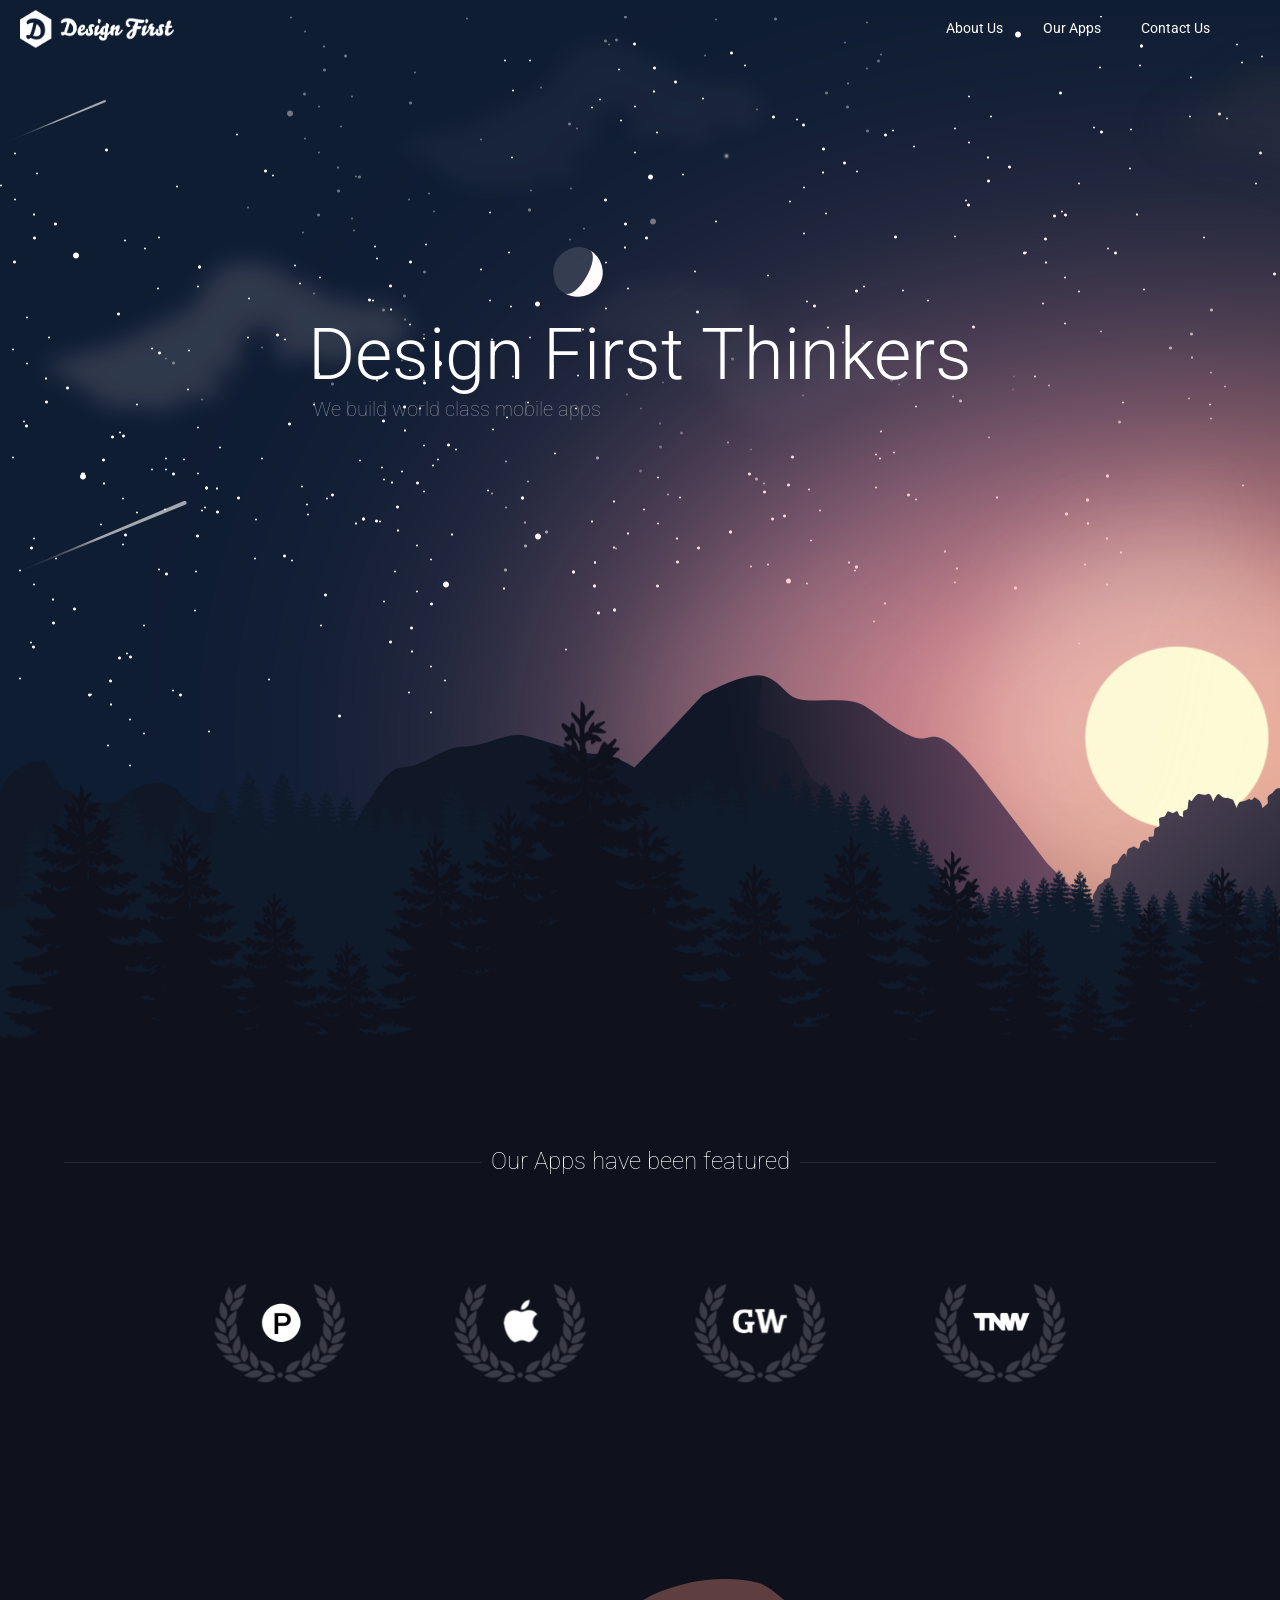
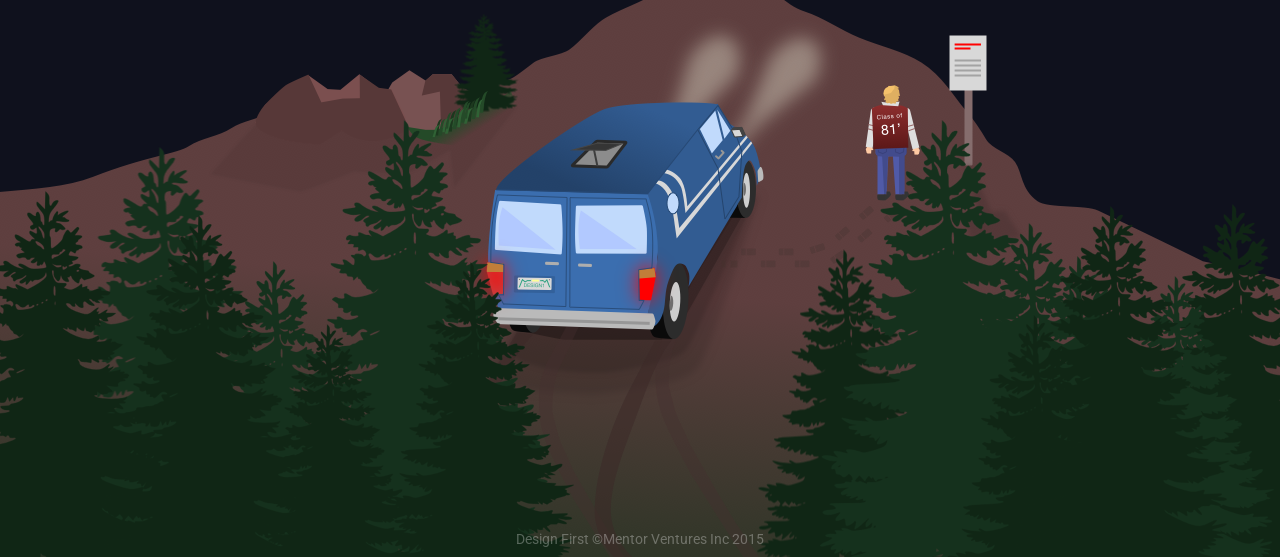
==== commit eb284574: "added formspree" ====
--- a/index.html
+++ b/index.html
@@ -2,66 +2,69 @@
 <html>
   <head>
     <meta charset="utf-8">
-<meta http-equiv="X-UA-Compatible" content="IE=edge,chrome=1">
-<meta name="viewport" content="width=device-width, initial-scale=1">
-<title>Design First Thinkers</title>
-<link rel="stylesheet" href="http://code.ionicframework.com/ionicons/2.0.1/css/ionicons.min.css">
-<link rel="stylesheet" href="assets/css/style.css">
-<link rel="stylesheet" href="assets/font-awesome/css/font-awesome.min.css">
-<link rel="stylesheet" href="http://code.ionicframework.com/ionicons/2.0.1/css/ionicons.min.css">
+    <meta http-equiv="X-UA-Compatible" content="IE=edge,chrome=1">
+    <meta name="viewport" content="width=device-width, initial-scale=1">
+    <meta name="description" content="We are the Mobile Dudes, we work out of my garage deep in the woods of Kirkland, Washington. We build our own apps, they get some press, maybe even featured by Apple in the app store, but we can also build apps for other startups, larger companies and famous people.">
+    <title>Design First Thinkers</title>
+    <link rel="stylesheet" href="http://code.ionicframework.com/ionicons/2.0.1/css/ionicons.min.css">
+    <link rel="stylesheet" href="assets/css/style.css">
+    <link rel="stylesheet" href="assets/font-awesome/css/font-awesome.min.css">
+    <link rel="stylesheet" href="http://code.ionicframework.com/ionicons/2.0.1/css/ionicons.min.css">
   </head>
   <body>
     <main id="index">
 
       <nav>
-  <div class="logo">
-    <a href="index.html"><img src="assets/img/logo.png" alt="design first logo" id="logo1" /></a>
-    <a href="index.html"><img src="assets/img/logo2.png" alt="design first logo" id="logo2" /></a>
-  </div>
-  <div class="desktop-nav">
-    <ul>
-      <li><a href="about.html">About Us</a></li>
-      <li><a href="apps.html">Our Apps</a></li>
-      <li class="contactUs"><a href="#">Contact Us</a></li>
-    </ul>
-  </div>
-  <div class="mobile-nav-toggle">
-    <span></span>
-  </div>
-</nav>
-<div class="mobile-nav">
-  <ul>
-    <li><a href="about.html">About Us</a></li>
-    <li><a href="apps.html">Our Apps</a></li>
-    <li class="contactUs"><a href="#">Contact Us</a></li>
-  </ul>
-</div>
-<div class="overlay">
-  <div class="modal">
-    <div class="close-btn">
-      <i class="ion-ios-close-outline"></i>
-    </div>
-    <div class="container">
-      <h2>Come say hi, or stop by for a beer...</h2>
-      <p>
-        We love our fans, come by and chat about mobile apps or design. Lets work together, if you need help with your mobile app ping us <a href="mailto:hello@designfirstapps.com">hello@designfirstapps.com</a> or message us below, you can also reach us on <a href="#">Twitter</a> too.  We are located in the beautiful pacific northwest just outside Seattle, WA  in a small town called Kirkland. Our neighbors include Google, Amazon, Facebook, Microsoft, Expedia, Zillow, GoDaddy and many more awesome startups.
-      </p>
-      <form>
-        <div class="formInput">
-          <input type="text" name="name" placeholder="Name">
-          <input type="email" name="email" placeholder="Email">
-          <input type="text" name="phone" placeholder="Phone number">
+        <div class="logo">
+          <a href="index.html"><img src="assets/img/logo.png" alt="design first logo" id="logo1" /></a>
+          <a href="index.html"><img src="assets/img/logo2.png" alt="design first logo" id="logo2" /></a>
         </div>
-        <div class="formInput">
-          <textarea name="message" placeholder="Type your message here dude..."></textarea>
+        <div class="desktop-nav">
+          <ul>
+            <li><a href="about.html">About Us</a></li>
+            <li><a href="apps.html">Our Apps</a></li>
+            <li class="contactUs"><a href="#">Contact Us</a></li>
+          </ul>
         </div>
-        <div class="formBottom">
-          <input type="submit" value="SEND">
+        <div class="mobile-nav-toggle">
+          <span></span>
         </div>
-      </form>
-    </div>
-  </div>
-</div>
+      </nav>
+      <div class="mobile-nav">
+        <ul>
+          <li><a href="about.html">About Us</a></li>
+          <li><a href="apps.html">Our Apps</a></li>
+          <li class="contactUs"><a href="#">Contact Us</a></li>
+        </ul>
+      </div>
+      <div class="overlay">
+        <div class="modal">
+          <div class="close-btn">
+            <i class="ion-ios-close-outline"></i>
+          </div>
+          <div class="container">
+            <h2>Come say hi, or stop by for a beer...</h2>
+            <p>
+              We love our fans, come by and chat about mobile apps or design. Lets work together, if you need help with your mobile app ping us <a href="mailto:hello@designfirstapps.com">hello@designfirstapps.com</a> or message us below, you can also reach us on <a href="#">Twitter</a> too.  We are located in the beautiful pacific northwest just outside Seattle, WA  in a small town called Kirkland. Our neighbors include Google, Amazon, Facebook, Microsoft, Expedia, Zillow, GoDaddy and many more awesome startups.
+            </p>
+            <form action="http://formspree.io/hello@designfirstapps.com" method="post">
+              <div class="formInput">
+                <input type="hidden" name="_subject" value="New email from Design First Apps website" />
+                <input type="text" name="name" placeholder="Name" required>
+                <input type="email" name="_replyto" placeholder="Email" required>
+                <input type="text" name="phone" placeholder="Phone number">
+                <input type="text" name="_gotcha" style="display:none">
+              </div>
+              <div class="formInput">
+                <textarea name="message" placeholder="Type your message here dude..." required></textarea>
+              </div>
+              <div class="formBottom">
+                <input type="submit" value="SEND">
+              </div>
+            </form>
+          </div>
+        </div>
+      </div>
 
       <section class="skyline">
         <div class="wrapper">
@@ -89,10 +92,10 @@
       <section class="baseline">
         <p><span>Our Apps have been featured</span></p>
         <div id="highlights">
-          <a href="#"><img class="newsHighlights animated" src="assets/img/laurel-wreath1.png" alt="P" /></a>
-          <a href="#"><img class="newsHighlights animated" src="assets/img/laurel-wreath2.png" alt="apple store" /></a>
+          <a href="http://www.producthunt.com/tech/founderfox-2" target="_blank"><img class="newsHighlights animated" src="assets/img/laurel-wreath1.png" alt="P" /></a>
+          <a href="https://itunes.apple.com/us/app/founderfox/id988960337" target="_blank"><img class="newsHighlights animated" src="assets/img/laurel-wreath2.png" alt="apple store" /></a>
           <a href="http://www.geekwire.com/2015/founderfox-raises-400k-for-app-that-lets-founders-pitch-investors-with-short-videos/" target="_blank"><img class="newsHighlights animated" src="assets/img/laurel-wreath3.png" alt="geekwire" /></a>
-          <a href="#"><img class="newsHighlights animated" src="assets/img/laurel-wreath4.png" alt="the next web" /></a>
+          <a href="http://thenextweb.com/opinion/2015/08/26/the-startup-game-and-why-i-find-founderfoxs-crappy-looking-pitches-refreshing/" target="_blank"><img class="newsHighlights animated" src="assets/img/laurel-wreath4.png" alt="the next web" /></a>
         </div>
         <div class="makeout-point">
           <img src="assets/img/tree1.png" alt="tree" id="tree1" class="animated"/>
@@ -119,13 +122,13 @@
 
     </main>
     <footer>
-  <p>
-    Design First &copy;Mentor Ventures Inc 2015
-  </p>
-</footer>
+      <p>
+        Design First &copy;Mentor Ventures Inc 2015
+      </p>
+    </footer>
     <script src="https://ajax.googleapis.com/ajax/libs/jquery/2.1.4/jquery.min.js"></script>
-<script src="assets/js/parallax.min.js" type="text/javascript"></script>
-<script src="assets/js/min/stellar-min.js" type="text/javascript"></script>
-<script src="assets/js/functions.js" type="text/javascript"></script>
+    <script src="assets/js/parallax.min.js" type="text/javascript"></script>
+    <script src="assets/js/min/stellar-min.js" type="text/javascript"></script>
+    <script src="assets/js/functions.js" type="text/javascript"></script>
   </body>
 </html>
--- a/assets/css/style.css
+++ b/assets/css/style.css
@@ -1142,7 +1142,7 @@
             main#apps section#appsBody .appBox #founderfox .aboutAppContainer .aboutApp .appStore img {
               display: inline-block;
               margin-right: 28px; }
-            main#apps section#appsBody .appBox #founderfox .aboutAppContainer .aboutApp .appStore a {
+            main#apps section#appsBody .appBox #founderfox .aboutAppContainer .aboutApp .appStore button {
               text-decoration: none;
               display: inline-block;
               font-size: 18px;
@@ -1150,7 +1150,12 @@
               font-weight: 100;
               background: rgba(0, 0, 0, 0.4);
               border-radius: 5px;
-              padding: 12px 35px; }
+              padding: 12px 35px;
+              border: none; }
+              main#apps section#appsBody .appBox #founderfox .aboutAppContainer .aboutApp .appStore button:focus {
+                outline: none; }
+              main#apps section#appsBody .appBox #founderfox .aboutAppContainer .aboutApp .appStore button:hover {
+                cursor: no-drop; }
   main#apps section#appsBody #comingSoon {
     text-align: center;
     color: #4C4C4C;
